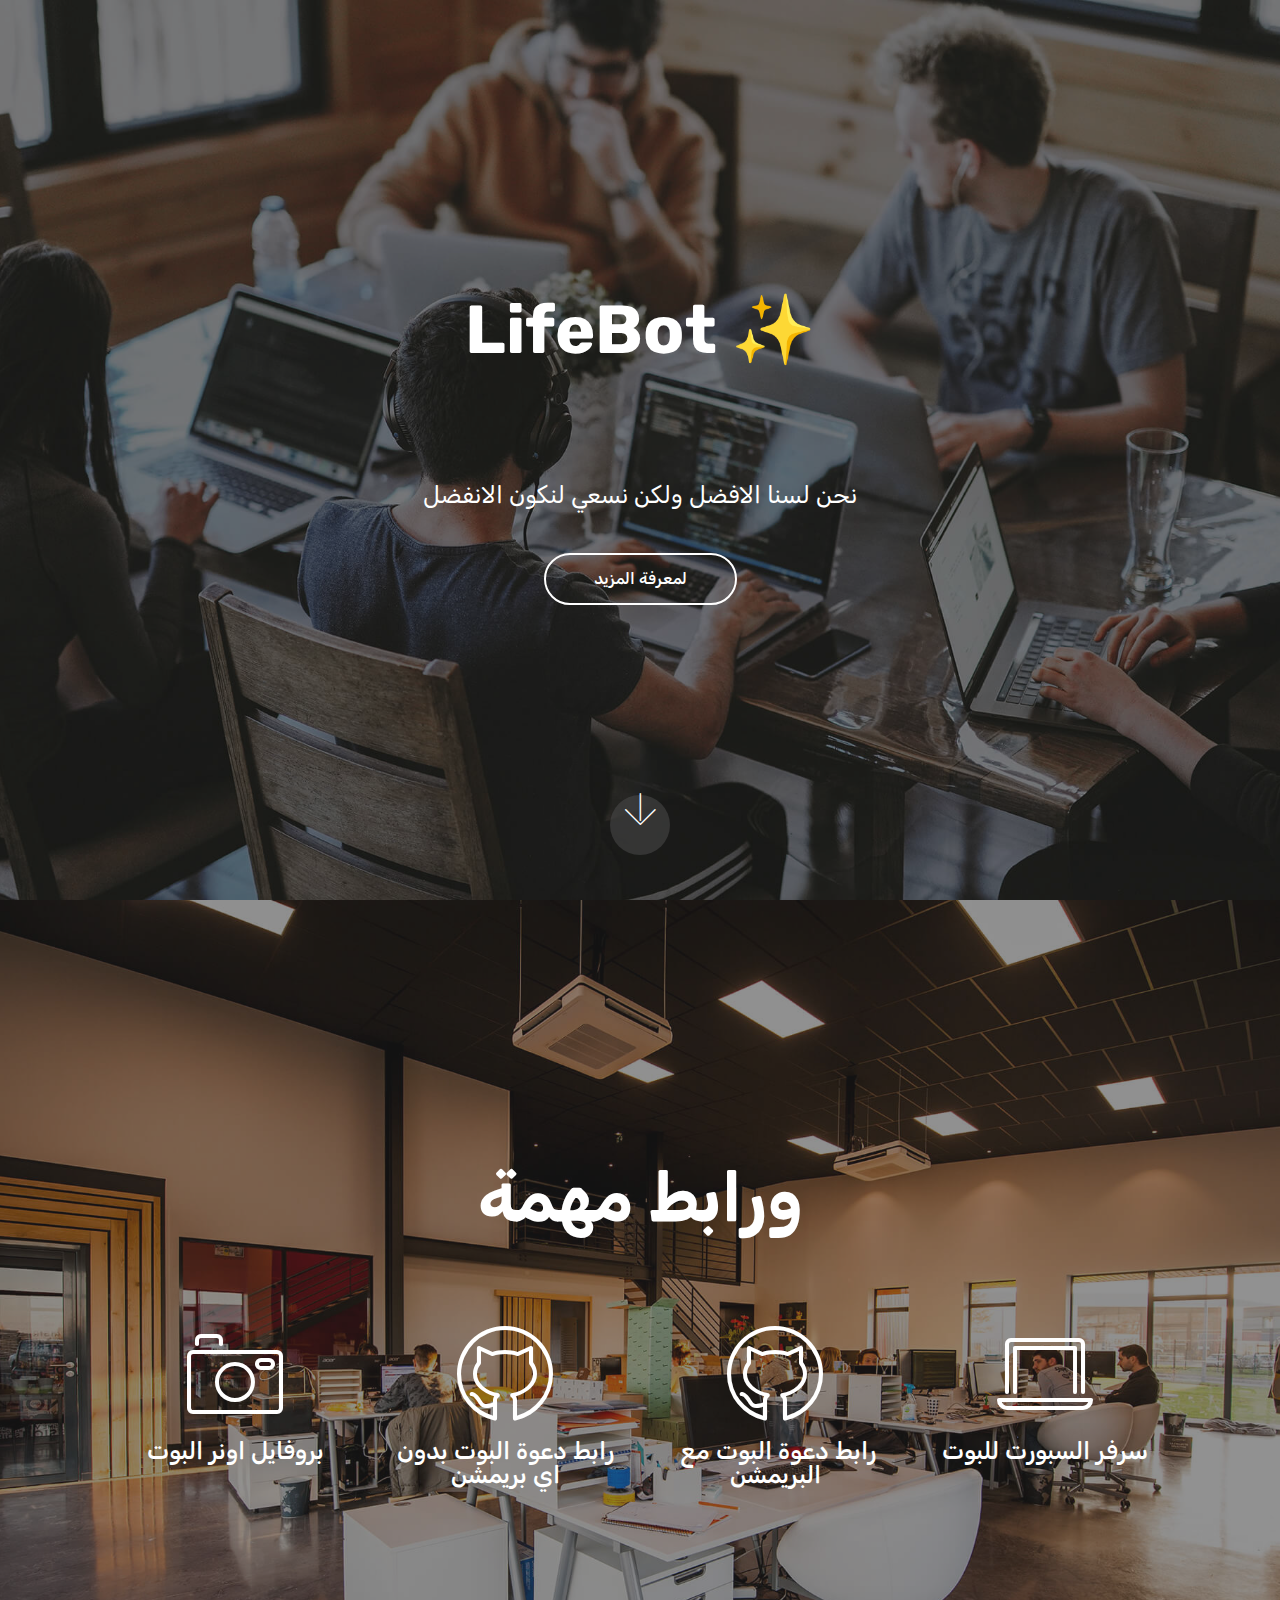
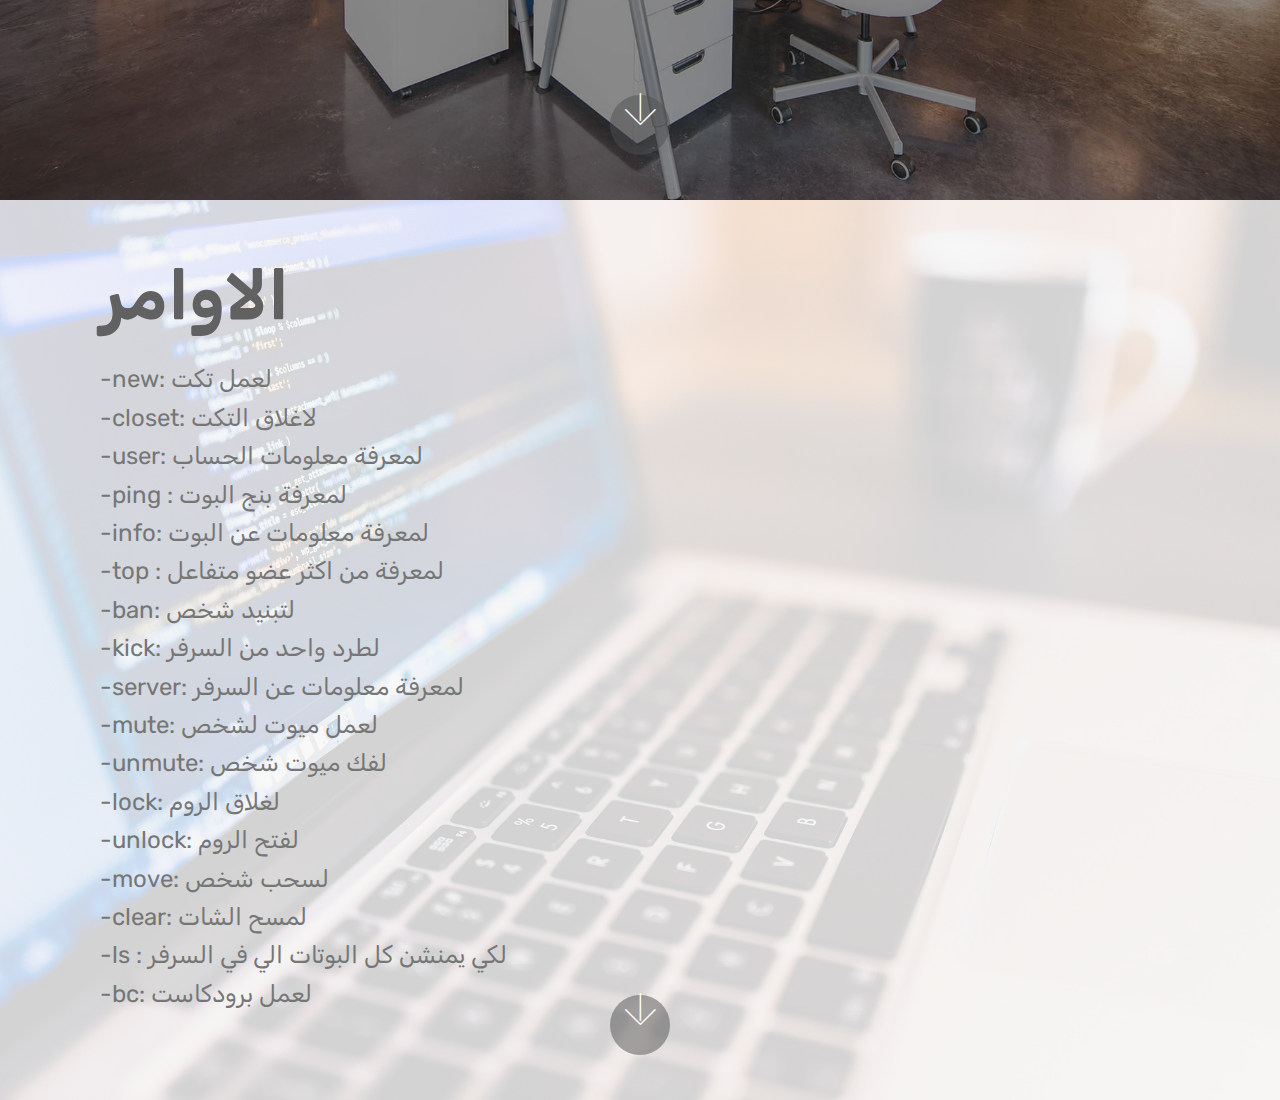
==== index.html @ 0a2ff7d6 "create github pages" ====
<!DOCTYPE html>
<html  >
<head>
  <!-- Site made with Mobirise Website Builder v4.12.4, https://mobirise.com -->
  <meta charset="UTF-8">
  <meta http-equiv="X-UA-Compatible" content="IE=edge">
  <meta name="generator" content="Mobirise v4.12.4, mobirise.com">
  <meta name="viewport" content="width=device-width, initial-scale=1, minimum-scale=1">
  <link rel="shortcut icon" href="assets/images/logo4.png" type="image/x-icon">
  <meta name="description" content="">
  
  
  <title>Home</title>
  <link rel="stylesheet" href="assets/web/assets/mobirise-icons/mobirise-icons.css">
  <link rel="stylesheet" href="assets/bootstrap/css/bootstrap.min.css">
  <link rel="stylesheet" href="assets/bootstrap/css/bootstrap-grid.min.css">
  <link rel="stylesheet" href="assets/bootstrap/css/bootstrap-reboot.min.css">
  <link rel="stylesheet" href="assets/tether/tether.min.css">
  <link rel="stylesheet" href="assets/theme/css/style.css">
  <link rel="preload" as="style" href="assets/mobirise/css/mbr-additional.css"><link rel="stylesheet" href="assets/mobirise/css/mbr-additional.css" type="text/css">
  
  
  
</head>
<body>
  <section class="cid-s3S6bmQqO7 mbr-fullscreen mbr-parallax-background" id="header2-0">

    

    <div class="mbr-overlay" style="opacity: 0.5; background-color: rgb(35, 35, 35);"></div>

    <div class="container align-center">
        <div class="row justify-content-md-center">
            <div class="mbr-white col-md-10">
                <h1 class="mbr-section-title mbr-bold pb-3 mbr-fonts-style display-1">LifeBot ✨
<div><br></div></h1>
                
                <p class="mbr-text pb-3 mbr-fonts-style display-5">نحن لسنا الافضل ولكن نسعي لنكون الانفضل</p>
                <div class="mbr-section-btn"><a class="btn btn-md btn-white-outline display-4" href="https://discord.bots.gg/bots/726767045848465469">لمعرفة المزيد</a></div>
            </div>
        </div>
    </div>
    <div class="mbr-arrow hidden-sm-down" aria-hidden="true">
        <a href="#next">
            <i class="mbri-down mbr-iconfont"></i>
        </a>
    </div>
</section>

<section class="engine"><a href="https://mobirise.info/g">how to build your own site for free</a></section><section class="header12 cid-s3S7OE3vG3 mbr-fullscreen mbr-parallax-background" id="header12-3">

    

    <div class="mbr-overlay" style="opacity: 0.5; background-color: rgb(35, 35, 35);">
    </div>

    <div class="container  ">
            <div class="media-container">
                <div class="col-md-12 align-center">
                    <h1 class="mbr-section-title pb-3 mbr-white mbr-bold mbr-fonts-style display-1">ورابط مهمة</h1>
                    
                    

                    <div class="icons-media-container mbr-white">
                        <div class="card col-12 col-md-6 col-lg-3">
                            <div class="icon-block">
                            <a href="https://discord.bio/p/fdghdfghgdhfdfgd">
                                <span class="mbr-iconfont mbri-camera"></span>
                            </a>
                            </div>
                            <h5 class="mbr-fonts-style display-5">
                                بروفايل اونر البوت</h5>
                        </div>

                        <div class="card col-12 col-md-6 col-lg-3">
                            <div class="icon-block">
                                <a href="https://discord.com/oauth2/authorize?client_id=726767045848465469&permissions=502594167&scope=bot">
                                    <span class="mbr-iconfont mbri-github"></span>
                                </a>
                            </div>
                            <h5 class="mbr-fonts-style display-5">رابط دعوة البوت بدون اي بريمشن
<div><br></div></h5>
                        </div>

                        <div class="card col-12 col-md-6 col-lg-3">
                            <div class="icon-block">
                                <a href="https://discord.com/oauth2/authorize?client_id=726767045848465469&permissions=8&scope=bot">
                                    <span class="mbr-iconfont mbri-github"></span>
                                </a>
                            </div>
                            <h5 class="mbr-fonts-style display-5">&nbsp;رابط دعوة البوت  مع البريمشن 
<div><br></div></h5>
                        </div>

                        <div class="card col-12 col-md-6 col-lg-3">
                            <div class="icon-block">
                                <a href="https://discord.gg/pyYzsMq">
                                    <span class="mbr-iconfont mbri-laptop"></span>
                                </a>
                            </div>
                            <h5 class="mbr-fonts-style display-5">سرفر السبورت للبوت</h5>
                        </div>
                    </div>
                </div>
            </div>
    </div>

    <div class="mbr-arrow hidden-sm-down" aria-hidden="true">
        <a href="#next">
            <i class="mbri-down mbr-iconfont"></i>
        </a>
    </div>
</section>

<section class="header9 cid-s3VFL0XAov mbr-fullscreen mbr-parallax-background" id="header9-4">

    

    <div class="mbr-overlay" style="opacity: 0.8; background-color: rgb(255, 255, 255);">
    </div>

    <div class="container">
        <div class="media-container-column mbr-white col-lg-8 col-md-10">
            <h1 class="mbr-section-title align-left mbr-bold pb-3 mbr-fonts-style display-1">
                الاوامر</h1>
            
            <p class="mbr-text align-left pb-3 mbr-fonts-style display-5">-new: لعمل تكت
<br>-closet: لاغلاق التكت
<br>-user: لمعرفة معلومات الحساب
<br>-ping : لمعرفة بنج البوت
<br>-info: لمعرفة معلومات عن البوت
<br>-top : لمعرفة من اكثر عضو متفاعل
<br>-ban: لتبنيد شخص 
<br>-kick: لطرد واحد من السرفر
<br>-server: لمعرفة معلومات عن السرفر
<br>-mute: لعمل ميوت لشخص
<br>-unmute: لفك ميوت شخص
<br>-lock: لغلاق الروم
<br>-unlock: لفتح الروم
<br>-move: لسحب شخص
<br>-clear: لمسح الشات
<br>-ls : لكي يمنشن كل البوتات الي في السرفر
<br>-bc: لعمل برودكاست&nbsp;<br></p>
            
        </div>
    </div>

    <div class="mbr-arrow hidden-sm-down" aria-hidden="true">
        <a href="#next">
            <i class="mbri-down mbr-iconfont"></i>
        </a>
    </div>
</section>


  <script src="assets/web/assets/jquery/jquery.min.js"></script>
  <script src="assets/popper/popper.min.js"></script>
  <script src="assets/bootstrap/js/bootstrap.min.js"></script>
  <script src="assets/tether/tether.min.js"></script>
  <script src="assets/smoothscroll/smooth-scroll.js"></script>
  <script src="assets/parallax/jarallax.min.js"></script>
  <script src="assets/vimeoplayer/jquery.mb.vimeo_player.js"></script>
  <script src="assets/theme/js/script.js"></script>
  
  
</body>
</html>
---- assets/web/assets/mobirise-icons/mobirise-icons.css ----
@font-face {
  font-family: 'MobiriseIcons';
  src:  url('mobirise-icons.eot?spat4u');
  src:  url('mobirise-icons.eot?spat4u#iefix') format('embedded-opentype'),
    url('mobirise-icons.ttf?spat4u') format('truetype'),
    url('mobirise-icons.woff?spat4u') format('woff'),
    url('mobirise-icons.svg?spat4u#MobiriseIcons') format('svg');
  font-weight: normal;
  font-style: normal;
  font-display: swap;
}

[class^="mbri-"], [class*=" mbri-"] {
  /* use !important to prevent issues with browser extensions that change fonts */
  font-family: MobiriseIcons !important;
  speak: none;
  font-style: normal;
  font-weight: normal;
  font-variant: normal;
  text-transform: none;
  line-height: 1;

  /* Better Font Rendering =========== */
  -webkit-font-smoothing: antialiased;
  -moz-osx-font-smoothing: grayscale;
}

.mbri-add-submenu:before {
  content: "\e900";
}
.mbri-alert:before {
  content: "\e901";
}
.mbri-align-center:before {
  content: "\e902";
}
.mbri-align-justify:before {
  content: "\e903";
}
.mbri-align-left:before {
  content: "\e904";
}
.mbri-align-right:before {
  content: "\e905";
}
.mbri-android:before {
  content: "\e906";
}
.mbri-apple:before {
  content: "\e907";
}
.mbri-arrow-down:before {
  content: "\e908";
}
.mbri-arrow-next:before {
  content: "\e909";
}
.mbri-arrow-prev:before {
  content: "\e90a";
}
.mbri-arrow-up:before {
  content: "\e90b";
}
.mbri-bold:before {
  content: "\e90c";
}
.mbri-bookmark:before {
  content: "\e90d";
}
.mbri-bootstrap:before {
  content: "\e90e";
}
.mbri-briefcase:before {
  content: "\e90f";
}
.mbri-browse:before {
  content: "\e910";
}
.mbri-bulleted-list:before {
  content: "\e911";
}
.mbri-calendar:before {
  content: "\e912";
}
.mbri-camera:before {
  content: "\e913";
}
.mbri-cart-add:before {
  content: "\e914";
}
.mbri-cart-full:before {
  content: "\e915";
}
.mbri-cash:before {
  content: "\e916";
}
.mbri-change-style:before {
  content: "\e917";
}
.mbri-chat:before {
  content: "\e918";
}
.mbri-clock:before {
  content: "\e919";
}
.mbri-close:before {
  content: "\e91a";
}
.mbri-cloud:before {
  content: "\e91b";
}
.mbri-code:before {
  content: "\e91c";
}
.mbri-contact-form:before {
  content: "\e91d";
}
.mbri-credit-card:before {
  content: "\e91e";
}
.mbri-cursor-click:before {
  content: "\e91f";
}
.mbri-cust-feedback:before {
  content: "\e920";
}
.mbri-database:before {
  content: "\e921";
}
.mbri-delivery:before {
  content: "\e922";
}
.mbri-desktop:before {
  content: "\e923";
}
.mbri-devices:before {
  content: "\e924";
}
.mbri-down:before {
  content: "\e925";
}
.mbri-download:before {
  content: "\e989";
}
.mbri-drag-n-drop:before {
  content: "\e927";
}
.mbri-drag-n-drop2:before {
  content: "\e928";
}
.mbri-edit:before {
  content: "\e929";
}
.mbri-edit2:before {
  content: "\e92a";
}
.mbri-error:before {
  content: "\e92b";
}
.mbri-extension:before {
  content: "\e92c";
}
.mbri-features:before {
  content: "\e92d";
}
.mbri-file:before {
  content: "\e92e";
}
.mbri-flag:before {
  content: "\e92f";
}
.mbri-folder:before {
  content: "\e930";
}
.mbri-gift:before {
  content: "\e931";
}
.mbri-github:before {
  content: "\e932";
}
.mbri-globe:before {
  content: "\e933";
}
.mbri-globe-2:before {
  content: "\e934";
}
.mbri-growing-chart:before {
  content: "\e935";
}
.mbri-hearth:before {
  content: "\e936";
}
.mbri-help:before {
  content: "\e937";
}
.mbri-home:before {
  content: "\e938";
}
.mbri-hot-cup:before {
  content: "\e939";
}
.mbri-idea:before {
  content: "\e93a";
}
.mbri-image-gallery:before {
  content: "\e93b";
}
.mbri-image-slider:before {
  content: "\e93c";
}
.mbri-info:before {
  content: "\e93d";
}
.mbri-italic:before {
  content: "\e93e";
}
.mbri-key:before {
  content: "\e93f";
}
.mbri-laptop:before {
  content: "\e940";
}
.mbri-layers:before {
  content: "\e941";
}
.mbri-left-right:before {
  content: "\e942";
}
.mbri-left:before {
  content: "\e943";
}
.mbri-letter:before {
  content: "\e944";
}
.mbri-like:before {
  content: "\e945";
}
.mbri-link:before {
  content: "\e946";
}
.mbri-lock:before {
  content: "\e947";
}
.mbri-login:before {
  content: "\e948";
}
.mbri-logout:before {
  content: "\e949";
}
.mbri-magic-stick:before {
  content: "\e94a";
}
.mbri-map-pin:before {
  content: "\e94b";
}
.mbri-menu:before {
  content: "\e94c";
}
.mbri-mobile:before {
  content: "\e94d";
}
.mbri-mobile2:before {
  content: "\e94e";
}
.mbri-mobirise:before {
  content: "\e94f";
}
.mbri-more-horizontal:before {
  content: "\e950";
}
.mbri-more-vertical:before {
  content: "\e951";
}
.mbri-music:before {
  content: "\e952";
}
.mbri-new-file:before {
  content: "\e953";
}
.mbri-numbered-list:before {
  content: "\e954";
}
.mbri-opened-folder:before {
  content: "\e955";
}
.mbri-pages:before {
  content: "\e956";
}
.mbri-paper-plane:before {
  content: "\e957";
}
.mbri-paperclip:before {
  content: "\e958";
}
.mbri-photo:before {
  content: "\e959";
}
.mbri-photos:before {
  content: "\e95a";
}
.mbri-pin:before {
  content: "\e95b";
}
.mbri-play:before {
  content: "\e95c";
}
.mbri-plus:before {
  content: "\e95d";
}
.mbri-preview:before {
  content: "\e95e";
}
.mbri-print:before {
  content: "\e95f";
}
.mbri-protect:before {
  content: "\e960";
}
.mbri-question:before {
  content: "\e961";
}
.mbri-quote-left:before {
  content: "\e962";
}
.mbri-quote-right:before {
  content: "\e963";
}
.mbri-refresh:before {
  content: "\e964";
}
.mbri-responsive:before {
  content: "\e965";
}
.mbri-right:before {
  content: "\e966";
}
.mbri-rocket:before {
  content: "\e967";
}
.mbri-sad-face:before {
  content: "\e968";
}
.mbri-sale:before {
  content: "\e969";
}
.mbri-save:before {
  content: "\e96a";
}
.mbri-search:before {
  content: "\e96b";
}
.mbri-setting:before {
  content: "\e96c";
}
.mbri-setting2:before {
  content: "\e96d";
}
.mbri-setting3:before {
  content: "\e96e";
}
.mbri-share:before {
  content: "\e96f";
}
.mbri-shopping-bag:before {
  content: "\e970";
}
.mbri-shopping-basket:before {
  content: "\e971";
}
.mbri-shopping-cart:before {
  content: "\e972";
}
.mbri-sites:before {
  content: "\e973";
}
.mbri-smile-face:before {
  content: "\e974";
}
.mbri-speed:before {
  content: "\e975";
}
.mbri-star:before {
  content: "\e976";
}
.mbri-success:before {
  content: "\e977";
}
.mbri-sun:before {
  content: "\e978";
}
.mbri-sun2:before {
  content: "\e979";
}
.mbri-tablet:before {
  content: "\e97a";
}
.mbri-tablet-vertical:before {
  content: "\e97b";
}
.mbri-target:before {
  content: "\e97c";
}
.mbri-timer:before {
  content: "\e97d";
}
.mbri-to-ftp:before {
  content: "\e97e";
}
.mbri-to-local-drive:before {
  content: "\e97f";
}
.mbri-touch-swipe:before {
  content: "\e980";
}
.mbri-touch:before {
  content: "\e981";
}
.mbri-trash:before {
  content: "\e982";
}
.mbri-underline:before {
  content: "\e983";
}
.mbri-unlink:before {
  content: "\e984";
}
.mbri-unlock:before {
  content: "\e985";
}
.mbri-up-down:before {
  content: "\e986";
}
.mbri-up:before {
  content: "\e987";
}
.mbri-update:before {
  content: "\e988";
}
.mbri-upload:before {
 content: "\e926"; 
}
.mbri-user:before {
  content: "\e98a";
}
.mbri-user2:before {
  content: "\e98b";
}
.mbri-users:before {
  content: "\e98c";
}
.mbri-video:before {
  content: "\e98d";
}
.mbri-video-play:before {
  content: "\e98e";
}
.mbri-watch:before {
  content: "\e98f";
}
.mbri-website-theme:before {
  content: "\e990";
}
.mbri-wifi:before {
  content: "\e991";
}
.mbri-windows:before {
  content: "\e992";
}
.mbri-zoom-out:before {
  content: "\e993";
}
.mbri-redo:before {
  content: "\e994";
}
.mbri-undo:before {
  content: "\e995";
}
---- assets/theme/css/style.css ----
/*!
 * Mobirise v4 theme (https://mobirise.com/)
 * Copyright 2017 Mobirise
 */
section {
  background-color: #eeeeee;
}

.form-control:focus {
  box-shadow: none;
}

:focus {
  outline: none;
}

body {
  font-style: normal;
  line-height: 1.5;
}

section,
.container,
.container-fluid {
  position: relative;
  word-wrap: break-word;
}

a.mbr-iconfont:hover {
  text-decoration: none;
}

.article .lead p,
.article .lead ul,
.article .lead ol,
.article .lead pre,
.article .lead blockquote {
  margin-bottom: 0;
}

ul,
ol,
pre,
blockquote {
  margin-bottom: 2.3125rem;
}

pre {
  background: #f4f4f4;
  padding: 10px 24px;
  white-space: pre-wrap;
}

.inactive {
  -webkit-user-select: none;
  -moz-user-select: none;
  -ms-user-select: none;
  user-select: none;
  pointer-events: none;
  -webkit-user-drag: none;
  user-drag: none;
}

.mbr-section__comments .row {
  justify-content: center;
  -webkit-justify-content: center;
}

a {
  font-style: normal;
  font-weight: 400;
  cursor: pointer;
}

a, a:hover {
  text-decoration: none;
}

figure {
  margin-bottom: 0;
}

body {
  color: #232323;
}

h1,
h2,
h3,
h4,
h5,
h6,
.h1,
.h2,
.h3,
.h4,
.h5,
.h6,
.display-1,
.display-2,
.display-3,
.display-4 {
  line-height: 1;
  word-break: break-word;
  word-wrap: break-word;
}

.mbr-section-title {
  font-style: normal;
  line-height: 1.2;
}

.mbr-section-subtitle {
  line-height: 1.3;
}

.mbr-text {
  font-style: normal;
  line-height: 1.6;
}

b,
strong {
  font-weight: bold;
}

blockquote {
  padding: 10px 0 10px 20px;
  position: relative;
  border-left: 2px solid;
  border-color: #ff3366;
}

input:-webkit-autofill, input:-webkit-autofill:hover, input:-webkit-autofill:focus, input:-webkit-autofill:active {
  transition-delay: 9999s;
  transition-property: background-color, color;
}

textarea[type='hidden'] {
  display: none;
}

body {
  position: relative;
}

section {
  background-position: 50% 50%;
  background-repeat: no-repeat;
  background-size: cover;
}

section .mbr-background-video,
section .mbr-background-video-preview {
  position: absolute;
  bottom: 0;
  left: 0;
  right: 0;
  top: 0;
}

.hidden {
  visibility: hidden;
}

.mbr-z-index20 {
  z-index: 20;
}

/*! Base colors */
.mbr-white {
  color: #ffffff;
}

.mbr-black {
  color: #000000;
}

.mbr-bg-white {
  background-color: #ffffff;
}

.mbr-bg-black {
  background-color: #000000;
}

/*! Text-aligns */
.align-left {
  text-align: left;
}

.align-center {
  text-align: center;
}

.align-right {
  text-align: right;
}

@media (max-width: 767px) {
  .align-left,
  .align-center,
  .align-right,
  .mbr-section-btn,
  .mbr-section-title {
    text-align: center;
  }
}

/*! Font-weight  */
.mbr-light {
  font-weight: 300;
}

.mbr-regular {
  font-weight: 400;
}

.mbr-semibold {
  font-weight: 500;
}

.mbr-bold {
  font-weight: 700;
}

/*! Media  */
.media-size-item {
  -moz-flex: 1 1 auto;
  -o-flex: 1 1 auto;
  flex: 1 1 auto;
}

.media-content {
  flex-basis: 100%;
}

.media-container-row {
  display: flex;
  flex-direction: row;
  flex-wrap: wrap;
  justify-content: center;
  align-content: center;
  align-items: start;
}

.media-container-row .media-size-item {
  width: 400px;
}

.media-container-column {
  display: flex;
  flex-direction: column;
  flex-wrap: wrap;
  justify-content: center;
  align-content: center;
  align-items: stretch;
}

.media-container-column > * {
  width: 100%;
}

@media (min-width: 992px) {
  .media-container-row {
    flex-wrap: nowrap;
  }
}

figure {
  overflow: hidden;
}

figure[mbr-media-size] {
  transition: width 0.1s;
}

.mbr-figure img,
.mbr-figure iframe {
  display: block;
  width: 100%;
}

.card {
  background-color: transparent;
  border: none;
}

.card-box {
  width: 100%;
}

.card-img {
  text-align: center;
  flex-shrink: 0;
  -webkit-flex-shrink: 0;
}

.media {
  max-width: 100%;
  margin: 0 auto;
}

.mbr-figure {
  -ms-grid-row-align: center;
  align-self: center;
}

.media-container > div {
  max-width: 100%;
}

.mbr-figure img,
.card-img img {
  width: 100%;
}

@media (max-width: 991px) {
  .media-size-item {
    width: auto !important;
  }
  .media {
    width: auto;
  }
  .mbr-figure {
    width: 100% !important;
  }
}

/*! Buttons */
.btn {
  font-weight: 500;
  border-width: 2px;
  font-style: normal;
  letter-spacing: 1px;
  margin: .4rem .8rem;
  white-space: normal;
  transition: all .3s ease-in-out;
  display: inline-flex;
  align-items: center;
  justify-content: center;
  word-break: break-word;
  -webkit-align-items: center;
  -webkit-justify-content: center;
  display: -webkit-inline-flex;
}

.btn-sm {
  font-weight: 500;
  letter-spacing: 1px;
  transition: all .3s ease-in-out;
}

.btn-md {
  font-weight: 500;
  letter-spacing: 1px;
  margin: .4rem .8rem !important;
  transition: all .3s ease-in-out;
}

.btn-lg {
  font-weight: 500;
  letter-spacing: 1px;
  margin: .4rem .8rem !important;
  transition: all .3s ease-in-out;
}

.mbr-section-btn {
  margin-left: -0.25rem;
  margin-right: -0.25rem;
  font-size: 0;
}

nav .mbr-section-btn {
  margin-left: 0rem;
  margin-right: 0rem;
}

.btn-form {
  border-radius: 0;
}

.btn-form:hover {
  cursor: pointer;
}

/*! Btn icon margin */
.btn .mbr-iconfont,
.btn.btn-sm .mbr-iconfont {
  cursor: pointer;
  margin-right: 0.5rem;
}

.btn.btn-md .mbr-iconfont,
.btn.btn-md .mbr-iconfont {
  margin-right: 0.8rem;
}

.mbr-regular {
  font-weight: 400;
}

.mbr-semibold {
  font-weight: 500;
}

.mbr-bold {
  font-weight: 700;
}

[type='submit'] {
  -webkit-appearance: none;
}

/*! Full-screen */
.mbr-fullscreen .mbr-overlay {
  min-height: 100vh;
}

.mbr-fullscreen {
  display: flex;
  display: -moz-flex;
  display: -ms-flex;
  display: -o-flex;
  align-items: center;
  -webkit-align-items: center;
  min-height: 100vh;
  padding-top: 3rem;
  padding-bottom: 3rem;
}

/*! Map */
.map {
  height: 25rem;
  position: relative;
}

.map iframe {
  width: 100%;
  height: 100%;
}

.mbr-overlay {
  background-color: #000;
  bottom: 0;
  left: 0;
  opacity: .5;
  position: absolute;
  right: 0;
  top: 0;
  z-index: 0;
  pointer-events: none;
}

/* Form */
blockquote {
  font-style: italic;
  padding: 10px 0 10px 20px;
  font-size: 1.09rem;
  position: relative;
  border-width: 3px;
}

.form-control {
  background-color: #f5f5f5;
  box-shadow: none;
  color: #565656;
  line-height: 1.43;
  min-height: 3.5em;
  padding: 1.07em .5em;
}

.form-control, .form-control:focus {
  border: 1px solid #e8e8e8;
}

.form-active .form-control:invalid {
  border-color: red;
}

.form-control-label {
  position: relative;
  cursor: pointer;
  margin-bottom: .357em;
  padding: 0;
}

.alert {
  color: #ffffff;
  border-radius: 0;
  border: 0;
  font-size: .875rem;
  line-height: 1.5;
  margin-bottom: 1.875rem;
  padding: 1.25rem;
  position: relative;
}

.alert.alert-form::after {
  background-color: inherit;
  bottom: -7px;
  content: "";
  display: block;
  height: 14px;
  left: 50%;
  margin-left: -7px;
  position: absolute;
  transform: rotate(45deg);
  width: 14px;
  -webkit-transform: rotate(45deg);
}

.form-asterisk {
  font-family: initial;
  position: absolute;
  top: -2px;
  font-weight: normal;
}

/*! Scroll to top arrow */
#scrollToTop a i:before {
  content: '';
  position: absolute;
  height: 40%;
  top: 25%;
  background: #fff;
  width: 2px;
  left: calc(50% - 1px);
}

#scrollToTop a i:after {
  content: '';
  position: absolute;
  display: block;
  border-top: 2px solid #fff;
  border-right: 2px solid #fff;
  width: 40%;
  height: 40%;
  left: 30%;
  bottom: 30%;
  transform: rotate(135deg);
  -webkit-transform: rotate(135deg);
}

.mbr-arrow-up {
  bottom: 25px;
  right: 90px;
  position: fixed;
  text-align: right;
  z-index: 5000;
  color: #ffffff;
  font-size: 32px;
  transform: rotate(180deg);
  -webkit-transform: rotate(180deg);
}

.mbr-arrow-up a {
  background: rgba(0, 0, 0, 0.2);
  border-radius: 3px;
  color: #fff;
  display: inline-block;
  height: 60px;
  width: 60px;
  outline-style: none !important;
  position: relative;
  text-decoration: none;
  transition: all 0.3s ease-in-out;
  cursor: pointer;
  text-align: center;
}

.mbr-arrow-up a:hover {
  background-color: rgba(0, 0, 0, 0.4);
}

.mbr-arrow-up a i {
  line-height: 60px;
}

.mbr-arrow-up-icon {
  display: block;
  color: #fff;
}

.mbr-arrow-up-icon::before {
  content: '\203a';
  display: inline-block;
  font-family: serif;
  font-size: 32px;
  line-height: 1;
  font-style: normal;
  position: relative;
  top: 6px;
  left: -4px;
  -webkit-transform: rotate(-90deg);
  transform: rotate(-90deg);
}

/*! Arrow Down */
.mbr-arrow {
  position: absolute;
  bottom: 45px;
  left: 50%;
  width: 60px;
  height: 60px;
  cursor: pointer;
  background-color: rgba(80, 80, 80, 0.5);
  border-radius: 50%;
  -webkit-transform: translateX(-50%);
  transform: translateX(-50%);
}

.mbr-arrow > a {
  display: inline-block;
  text-decoration: none;
  outline-style: none;
  -webkit-animation: arrowdown 1.7s ease-in-out infinite;
  animation: arrowdown 1.7s ease-in-out infinite;
}

.mbr-arrow > a > i {
  position: absolute;
  top: -2px;
  left: 15px;
  font-size: 2rem;
}

@keyframes arrowdown {
  0% {
    transform: translateY(0px);
    -webkit-transform: translateY(0px);
  }
  50% {
    transform: translateY(-5px);
    -webkit-transform: translateY(-5px);
  }
  100% {
    transform: translateY(0px);
    -webkit-transform: translateY(0px);
  }
}

@-webkit-keyframes arrowdown {
  0% {
    transform: translateY(0px);
    -webkit-transform: translateY(0px);
  }
  50% {
    transform: translateY(-5px);
    -webkit-transform: translateY(-5px);
  }
  100% {
    transform: translateY(0px);
    -webkit-transform: translateY(0px);
  }
}

@media (max-width: 500px) {
  .mbr-arrow-up {
    left: 50%;
    right: auto;
    transform: translateX(-50%) rotate(180deg);
    -webkit-transform: translateX(-50%) rotate(180deg);
  }
}

/*Gradients animation*/
@keyframes gradient-animation {
  from {
    background-position: 0% 100%;
    -webkit-animation-timing-function: ease-in-out;
            animation-timing-function: ease-in-out;
  }
  to {
    background-position: 100% 0%;
    -webkit-animation-timing-function: ease-in-out;
            animation-timing-function: ease-in-out;
  }
}

@-webkit-keyframes gradient-animation {
  from {
    background-position: 0% 100%;
    -webkit-animation-timing-function: ease-in-out;
            animation-timing-function: ease-in-out;
  }
  to {
    background-position: 100% 0%;
    -webkit-animation-timing-function: ease-in-out;
            animation-timing-function: ease-in-out;
  }
}

.bg-gradient {
  background-size: 200% 200%;
  animation: gradient-animation 5s infinite alternate;
  -webkit-animation: gradient-animation 5s infinite alternate;
}

.menu .navbar-brand {
  display: -webkit-flex;
}

.menu .navbar-brand span {
  display: flex;
  display: -webkit-flex;
}

.menu .navbar-brand .navbar-caption-wrap {
  display: -webkit-flex;
}

.menu .navbar-brand .navbar-logo img {
  display: -webkit-flex;
}

@media (min-width: 768px) and (max-width: 1023px) {
  .menu .navbar-toggleable-sm .navbar-nav {
    display: -ms-flexbox;
  }
}

@media (max-width: 1023px) {
  .menu .navbar-collapse {
    max-height: 93.5vh;
  }
  .menu .navbar-collapse.show {
    overflow: auto;
  }
}

@media (min-width: 1024px) {
  .menu .navbar-nav.nav-dropdown {
    display: -webkit-flex;
  }
  .menu .navbar-toggleable-sm .navbar-collapse {
    display: -webkit-flex !important;
  }
  .menu .collapsed .navbar-collapse {
    max-height: 93.5vh;
  }
  .menu .collapsed .navbar-collapse.show {
    overflow: auto;
  }
}

@media (max-width: 767px) {
  .menu .navbar-collapse {
    max-height: 80vh;
  }
}

/* Others*/
.note-check a[data-value=Rubik] {
  font-style: normal;
}

.mbr-arrow a {
  color: #ffffff;
}

@media (max-width: 767px) {
  .mbr-arrow {
    display: none;
  }
}

.navbar {
  display: -webkit-flex;
  -webkit-flex-wrap: wrap;
  -webkit-align-items: center;
  -webkit-justify-content: space-between;
}

.navbar-collapse {
  -webkit-flex-basis: 100%;
  -webkit-flex-grow: 1;
  -webkit-align-items: center;
}

.nav-dropdown .link {
  padding: 0.667em 1.667em !important;
  margin: 0 !important;
}

.nav {
  display: -webkit-flex;
  -webkit-flex-wrap: wrap;
}

.row {
  display: -webkit-flex;
  -webkit-flex-wrap: wrap;
}

.justify-content-center {
  -webkit-justify-content: center;
}

.form-inline {
  display: -webkit-flex;
  -webkit-align-items: center;
}

.card-wrapper {
  -webkit-flex: 1;
}

.carousel-control {
  z-index: 10;
  display: -webkit-flex;
  -webkit-align-items: center;
  -webkit-justify-content: center;
}

.carousel-controls {
  display: -webkit-flex;
}

.media {
  display: -webkit-flex;
}

.form-group:focus {
  outline: none;
}

.jq-selectbox__select {
  padding: 1.07em 0.5em;
  position: absolute;
  top: 0;
  left: 0;
  width: 100%;
}

.jq-selectbox__dropdown {
  position: absolute;
  top: 100%;
  left: 0 !important;
  width: 100% !important;
}

.jq-selectbox__trigger-arrow {
  -webkit-transform: translateY(-50%);
          transform: translateY(-50%);
}

.jq-selectbox li {
  padding: 1.07em 0.5em;
}

input[type='range'] {
  padding-left: 0 !important;
  padding-right: 0 !important;
}

.modal-dialog,
.modal-content {
  height: 100%;
}

.modal-dialog .carousel-inner {
  height: calc(100vh - 1.75rem);
}

@media (max-width: 575px) {
  .modal-dialog .carousel-inner {
    height: calc(100vh - 1rem);
  }
}

.carousel-item {
  text-align: center;
}

.carousel-item img {
  margin: auto;
}

.navbar-toggler {
  align-self: flex-start;
  padding: 0.25rem 0.75rem;
  font-size: 1.25rem;
  line-height: 1;
  background: transparent;
  border: 1px solid transparent;
  border-radius: 0.25rem;
}

.navbar-toggler:focus,
.navbar-toggler:hover {
  text-decoration: none;
}

.navbar-toggler-icon {
  display: inline-block;
  width: 1.5em;
  height: 1.5em;
  vertical-align: middle;
  content: '';
  background: no-repeat center center;
  background-size: 100% 100%;
}

.navbar-toggler-left {
  position: absolute;
  left: 1rem;
}

.navbar-toggler-right {
  position: absolute;
  right: 1rem;
}

@media (max-width: 575px) {
  .navbar-toggleable .navbar-nav .dropdown-menu {
    position: static;
    float: none;
  }
  .navbar-toggleable > .container {
    padding-right: 0;
    padding-left: 0;
  }
}

@media (min-width: 576px) {
  .navbar-toggleable {
    flex-direction: row;
    flex-wrap: nowrap;
    align-items: center;
  }
  .navbar-toggleable .navbar-nav {
    flex-direction: row;
  }
  .navbar-toggleable .navbar-nav .nav-link {
    padding-right: 0.5rem;
    padding-left: 0.5rem;
  }
  .navbar-toggleable > .container {
    display: flex;
    flex-wrap: nowrap;
    align-items: center;
  }
  .navbar-toggleable .navbar-collapse {
    display: flex !important;
    width: 100%;
  }
  .navbar-toggleable .navbar-toggler {
    display: none;
  }
}

@media (max-width: 767px) {
  .navbar-toggleable-sm .navbar-nav .dropdown-menu {
    position: static;
    float: none;
  }
  .navbar-toggleable-sm > .container {
    padding-right: 0;
    padding-left: 0;
  }
}

@media (min-width: 768px) {
  .navbar-toggleable-sm {
    flex-direction: row;
    flex-wrap: nowrap;
    align-items: center;
  }
  .navbar-toggleable-sm .navbar-nav {
    flex-direction: row;
  }
  .navbar-toggleable-sm .navbar-nav .nav-link {
    padding-right: 0.5rem;
    padding-left: 0.5rem;
  }
  .navbar-toggleable-sm > .container {
    display: flex;
    flex-wrap: nowrap;
    align-items: center;
  }
  .navbar-toggleable-sm .navbar-collapse {
    display: none;
    width: 100%;
  }
  .navbar-toggleable-sm .navbar-toggler {
    display: none;
  }
}

@media (max-width: 1023px) {
  .navbar-toggleable-md .navbar-nav .dropdown-menu {
    position: static;
    float: none;
  }
  .navbar-toggleable-md > .container {
    padding-right: 0;
    padding-left: 0;
  }
}

@media (min-width: 1024px) {
  .navbar-toggleable-md {
    flex-direction: row;
    flex-wrap: nowrap;
    align-items: center;
  }
  .navbar-toggleable-md .navbar-nav {
    flex-direction: row;
  }
  .navbar-toggleable-md .navbar-nav .nav-link {
    padding-right: 0.5rem;
    padding-left: 0.5rem;
  }
  .navbar-toggleable-md > .container {
    display: flex;
    flex-wrap: nowrap;
    align-items: center;
  }
  .navbar-toggleable-md .navbar-collapse {
    display: flex !important;
    width: 100%;
  }
  .navbar-toggleable-md .navbar-toggler {
    display: none;
  }
}

@media (max-width: 1199px) {
  .navbar-toggleable-lg .navbar-nav .dropdown-menu {
    position: static;
    float: none;
  }
  .navbar-toggleable-lg > .container {
    padding-right: 0;
    padding-left: 0;
  }
}

@media (min-width: 1200px) {
  .navbar-toggleable-lg {
    flex-direction: row;
    flex-wrap: nowrap;
    align-items: center;
  }
  .navbar-toggleable-lg .navbar-nav {
    flex-direction: row;
  }
  .navbar-toggleable-lg .navbar-nav .nav-link {
    padding-right: 0.5rem;
    padding-left: 0.5rem;
  }
  .navbar-toggleable-lg > .container {
    display: flex;
    flex-wrap: nowrap;
    align-items: center;
  }
  .navbar-toggleable-lg .navbar-collapse {
    display: flex !important;
    width: 100%;
  }
  .navbar-toggleable-lg .navbar-toggler {
    display: none;
  }
}

.navbar-toggleable-xl {
  flex-direction: row;
  flex-wrap: nowrap;
  align-items: center;
}

.navbar-toggleable-xl .navbar-nav .dropdown-menu {
  position: static;
  float: none;
}

.navbar-toggleable-xl > .container {
  padding-right: 0;
  padding-left: 0;
}

.navbar-toggleable-xl .navbar-nav {
  flex-direction: row;
}

.navbar-toggleable-xl .navbar-nav .nav-link {
  padding-right: 0.5rem;
  padding-left: 0.5rem;
}

.navbar-toggleable-xl > .container {
  display: flex;
  flex-wrap: nowrap;
  align-items: center;
}

.navbar-toggleable-xl .navbar-collapse {
  display: flex !important;
  width: 100%;
}

.navbar-toggleable-xl .navbar-toggler {
  display: none;
}

.card-img {
  width: auto;
}

.menu .navbar.collapsed:not(.beta-menu) {
  flex-direction: column;
}

.carousel-item.active,
.carousel-item-next,
.carousel-item-prev {
  display: flex;
}

.note-air-layout .dropup .dropdown-menu,
.note-air-layout .navbar-fixed-bottom .dropdown .dropdown-menu {
  bottom: initial !important;
}

html,
body {
  height: auto;
  min-height: 100vh;
}

.dropup .dropdown-toggle::after {
  display: none;
}
.engine {
	position: absolute;
	text-indent: -2400px;
	text-align: center;
	padding: 0;
	top: 0;
	left: -2400px;
}
---- assets/mobirise/css/mbr-additional.css ----
@import url(https://fonts.googleapis.com/css?family=Rubik:300,300i,400,400i,500,500i,700,700i,900,900i&display=swap);





body {
  font-family: Rubik;
}
.display-1 {
  font-family: 'Rubik', sans-serif;
  font-size: 4.25rem;
  font-display: swap;
}
.display-1 > .mbr-iconfont {
  font-size: 6.8rem;
}
.display-2 {
  font-family: 'Rubik', sans-serif;
  font-size: 3rem;
  font-display: swap;
}
.display-2 > .mbr-iconfont {
  font-size: 4.8rem;
}
.display-4 {
  font-family: 'Rubik', sans-serif;
  font-size: 1rem;
  font-display: swap;
}
.display-4 > .mbr-iconfont {
  font-size: 1.6rem;
}
.display-5 {
  font-family: 'Rubik', sans-serif;
  font-size: 1.5rem;
  font-display: swap;
}
.display-5 > .mbr-iconfont {
  font-size: 2.4rem;
}
.display-7 {
  font-family: 'Rubik', sans-serif;
  font-size: 1rem;
  font-display: swap;
}
.display-7 > .mbr-iconfont {
  font-size: 1.6rem;
}
/* ---- Fluid typography for mobile devices ---- */
/* 1.4 - font scale ratio ( bootstrap == 1.42857 ) */
/* 100vw - current viewport width */
/* (48 - 20)  48 == 48rem == 768px, 20 == 20rem == 320px(minimal supported viewport) */
/* 0.65 - min scale variable, may vary */
@media (max-width: 768px) {
  .display-1 {
    font-size: 3.4rem;
    font-size: calc( 2.1374999999999997rem + (4.25 - 2.1374999999999997) * ((100vw - 20rem) / (48 - 20)));
    line-height: calc( 1.4 * (2.1374999999999997rem + (4.25 - 2.1374999999999997) * ((100vw - 20rem) / (48 - 20))));
  }
  .display-2 {
    font-size: 2.4rem;
    font-size: calc( 1.7rem + (3 - 1.7) * ((100vw - 20rem) / (48 - 20)));
    line-height: calc( 1.4 * (1.7rem + (3 - 1.7) * ((100vw - 20rem) / (48 - 20))));
  }
  .display-4 {
    font-size: 0.8rem;
    font-size: calc( 1rem + (1 - 1) * ((100vw - 20rem) / (48 - 20)));
    line-height: calc( 1.4 * (1rem + (1 - 1) * ((100vw - 20rem) / (48 - 20))));
  }
  .display-5 {
    font-size: 1.2rem;
    font-size: calc( 1.175rem + (1.5 - 1.175) * ((100vw - 20rem) / (48 - 20)));
    line-height: calc( 1.4 * (1.175rem + (1.5 - 1.175) * ((100vw - 20rem) / (48 - 20))));
  }
}
/* Buttons */
.btn {
  padding: 1rem 3rem;
  border-radius: 3px;
}
.btn-sm {
  padding: 0.6rem 1.5rem;
  border-radius: 3px;
}
.btn-md {
  padding: 1rem 3rem;
  border-radius: 3px;
}
.btn-lg {
  padding: 1.2rem 3.2rem;
  border-radius: 3px;
}
.bg-primary {
  background-color: #149dcc !important;
}
.bg-success {
  background-color: #f7ed4a !important;
}
.bg-info {
  background-color: #82786e !important;
}
.bg-warning {
  background-color: #879a9f !important;
}
.bg-danger {
  background-color: #b1a374 !important;
}
.btn-primary,
.btn-primary:active {
  background-color: #149dcc !important;
  border-color: #149dcc !important;
  color: #ffffff !important;
}
.btn-primary:hover,
.btn-primary:focus,
.btn-primary.focus,
.btn-primary.active {
  color: #ffffff !important;
  background-color: #0d6786 !important;
  border-color: #0d6786 !important;
}
.btn-primary.disabled,
.btn-primary:disabled {
  color: #ffffff !important;
  background-color: #0d6786 !important;
  border-color: #0d6786 !important;
}
.btn-secondary,
.btn-secondary:active {
  background-color: #ff3366 !important;
  border-color: #ff3366 !important;
  color: #ffffff !important;
}
.btn-secondary:hover,
.btn-secondary:focus,
.btn-secondary.focus,
.btn-secondary.active {
  color: #ffffff !important;
  background-color: #e50039 !important;
  border-color: #e50039 !important;
}
.btn-secondary.disabled,
.btn-secondary:disabled {
  color: #ffffff !important;
  background-color: #e50039 !important;
  border-color: #e50039 !important;
}
.btn-info,
.btn-info:active {
  background-color: #82786e !important;
  border-color: #82786e !important;
  color: #ffffff !important;
}
.btn-info:hover,
.btn-info:focus,
.btn-info.focus,
.btn-info.active {
  color: #ffffff !important;
  background-color: #59524b !important;
  border-color: #59524b !important;
}
.btn-info.disabled,
.btn-info:disabled {
  color: #ffffff !important;
  background-color: #59524b !important;
  border-color: #59524b !important;
}
.btn-success,
.btn-success:active {
  background-color: #f7ed4a !important;
  border-color: #f7ed4a !important;
  color: #3f3c03 !important;
}
.btn-success:hover,
.btn-success:focus,
.btn-success.focus,
.btn-success.active {
  color: #3f3c03 !important;
  background-color: #eadd0a !important;
  border-color: #eadd0a !important;
}
.btn-success.disabled,
.btn-success:disabled {
  color: #3f3c03 !important;
  background-color: #eadd0a !important;
  border-color: #eadd0a !important;
}
.btn-warning,
.btn-warning:active {
  background-color: #879a9f !important;
  border-color: #879a9f !important;
  color: #ffffff !important;
}
.btn-warning:hover,
.btn-warning:focus,
.btn-warning.focus,
.btn-warning.active {
  color: #ffffff !important;
  background-color: #617479 !important;
  border-color: #617479 !important;
}
.btn-warning.disabled,
.btn-warning:disabled {
  color: #ffffff !important;
  background-color: #617479 !important;
  border-color: #617479 !important;
}
.btn-danger,
.btn-danger:active {
  background-color: #b1a374 !important;
  border-color: #b1a374 !important;
  color: #ffffff !important;
}
.btn-danger:hover,
.btn-danger:focus,
.btn-danger.focus,
.btn-danger.active {
  color: #ffffff !important;
  background-color: #8b7d4e !important;
  border-color: #8b7d4e !important;
}
.btn-danger.disabled,
.btn-danger:disabled {
  color: #ffffff !important;
  background-color: #8b7d4e !important;
  border-color: #8b7d4e !important;
}
.btn-white {
  color: #333333 !important;
}
.btn-white,
.btn-white:active {
  background-color: #ffffff !important;
  border-color: #ffffff !important;
  color: #808080 !important;
}
.btn-white:hover,
.btn-white:focus,
.btn-white.focus,
.btn-white.active {
  color: #808080 !important;
  background-color: #d9d9d9 !important;
  border-color: #d9d9d9 !important;
}
.btn-white.disabled,
.btn-white:disabled {
  color: #808080 !important;
  background-color: #d9d9d9 !important;
  border-color: #d9d9d9 !important;
}
.btn-black,
.btn-black:active {
  background-color: #333333 !important;
  border-color: #333333 !important;
  color: #ffffff !important;
}
.btn-black:hover,
.btn-black:focus,
.btn-black.focus,
.btn-black.active {
  color: #ffffff !important;
  background-color: #0d0d0d !important;
  border-color: #0d0d0d !important;
}
.btn-black.disabled,
.btn-black:disabled {
  color: #ffffff !important;
  background-color: #0d0d0d !important;
  border-color: #0d0d0d !important;
}
.btn-primary-outline,
.btn-primary-outline:active {
  background: none;
  border-color: #0b566f;
  color: #0b566f;
}
.btn-primary-outline:hover,
.btn-primary-outline:focus,
.btn-primary-outline.focus,
.btn-primary-outline.active {
  color: #ffffff;
  background-color: #149dcc;
  border-color: #149dcc;
}
.btn-primary-outline.disabled,
.btn-primary-outline:disabled {
  color: #ffffff !important;
  background-color: #149dcc !important;
  border-color: #149dcc !important;
}
.btn-secondary-outline,
.btn-secondary-outline:active {
  background: none;
  border-color: #cc0033;
  color: #cc0033;
}
.btn-secondary-outline:hover,
.btn-secondary-outline:focus,
.btn-secondary-outline.focus,
.btn-secondary-outline.active {
  color: #ffffff;
  background-color: #ff3366;
  border-color: #ff3366;
}
.btn-secondary-outline.disabled,
.btn-secondary-outline:disabled {
  color: #ffffff !important;
  background-color: #ff3366 !important;
  border-color: #ff3366 !important;
}
.btn-info-outline,
.btn-info-outline:active {
  background: none;
  border-color: #4b453f;
  color: #4b453f;
}
.btn-info-outline:hover,
.btn-info-outline:focus,
.btn-info-outline.focus,
.btn-info-outline.active {
  color: #ffffff;
  background-color: #82786e;
  border-color: #82786e;
}
.btn-info-outline.disabled,
.btn-info-outline:disabled {
  color: #ffffff !important;
  background-color: #82786e !important;
  border-color: #82786e !important;
}
.btn-success-outline,
.btn-success-outline:active {
  background: none;
  border-color: #d2c609;
  color: #d2c609;
}
.btn-success-outline:hover,
.btn-success-outline:focus,
.btn-success-outline.focus,
.btn-success-outline.active {
  color: #3f3c03;
  background-color: #f7ed4a;
  border-color: #f7ed4a;
}
.btn-success-outline.disabled,
.btn-success-outline:disabled {
  color: #3f3c03 !important;
  background-color: #f7ed4a !important;
  border-color: #f7ed4a !important;
}
.btn-warning-outline,
.btn-warning-outline:active {
  background: none;
  border-color: #55666b;
  color: #55666b;
}
.btn-warning-outline:hover,
.btn-warning-outline:focus,
.btn-warning-outline.focus,
.btn-warning-outline.active {
  color: #ffffff;
  background-color: #879a9f;
  border-color: #879a9f;
}
.btn-warning-outline.disabled,
.btn-warning-outline:disabled {
  color: #ffffff !important;
  background-color: #879a9f !important;
  border-color: #879a9f !important;
}
.btn-danger-outline,
.btn-danger-outline:active {
  background: none;
  border-color: #7a6e45;
  color: #7a6e45;
}
.btn-danger-outline:hover,
.btn-danger-outline:focus,
.btn-danger-outline.focus,
.btn-danger-outline.active {
  color: #ffffff;
  background-color: #b1a374;
  border-color: #b1a374;
}
.btn-danger-outline.disabled,
.btn-danger-outline:disabled {
  color: #ffffff !important;
  background-color: #b1a374 !important;
  border-color: #b1a374 !important;
}
.btn-black-outline,
.btn-black-outline:active {
  background: none;
  border-color: #000000;
  color: #000000;
}
.btn-black-outline:hover,
.btn-black-outline:focus,
.btn-black-outline.focus,
.btn-black-outline.active {
  color: #ffffff;
  background-color: #333333;
  border-color: #333333;
}
.btn-black-outline.disabled,
.btn-black-outline:disabled {
  color: #ffffff !important;
  background-color: #333333 !important;
  border-color: #333333 !important;
}
.btn-white-outline,
.btn-white-outline:active,
.btn-white-outline.active {
  background: none;
  border-color: #ffffff;
  color: #ffffff;
}
.btn-white-outline:hover,
.btn-white-outline:focus,
.btn-white-outline.focus {
  color: #333333;
  background-color: #ffffff;
  border-color: #ffffff;
}
.text-primary {
  color: #149dcc !important;
}
.text-secondary {
  color: #ff3366 !important;
}
.text-success {
  color: #f7ed4a !important;
}
.text-info {
  color: #82786e !important;
}
.text-warning {
  color: #879a9f !important;
}
.text-danger {
  color: #b1a374 !important;
}
.text-white {
  color: #ffffff !important;
}
.text-black {
  color: #000000 !important;
}
a.text-primary:hover,
a.text-primary:focus {
  color: #0b566f !important;
}
a.text-secondary:hover,
a.text-secondary:focus {
  color: #cc0033 !important;
}
a.text-success:hover,
a.text-success:focus {
  color: #d2c609 !important;
}
a.text-info:hover,
a.text-info:focus {
  color: #4b453f !important;
}
a.text-warning:hover,
a.text-warning:focus {
  color: #55666b !important;
}
a.text-danger:hover,
a.text-danger:focus {
  color: #7a6e45 !important;
}
a.text-white:hover,
a.text-white:focus {
  color: #b3b3b3 !important;
}
a.text-black:hover,
a.text-black:focus {
  color: #4d4d4d !important;
}
.alert-success {
  background-color: #70c770;
}
.alert-info {
  background-color: #82786e;
}
.alert-warning {
  background-color: #879a9f;
}
.alert-danger {
  background-color: #b1a374;
}
.mbr-section-btn a.btn:not(.btn-form) {
  border-radius: 100px;
}
.mbr-section-btn a.btn:not(.btn-form):hover,
.mbr-section-btn a.btn:not(.btn-form):focus {
  box-shadow: none !important;
}
.mbr-section-btn a.btn:not(.btn-form):hover,
.mbr-section-btn a.btn:not(.btn-form):focus {
  box-shadow: 0 10px 40px 0 rgba(0, 0, 0, 0.2) !important;
  -webkit-box-shadow: 0 10px 40px 0 rgba(0, 0, 0, 0.2) !important;
}
.mbr-gallery-filter li a {
  border-radius: 100px !important;
}
.mbr-gallery-filter li.active .btn {
  background-color: #149dcc;
  border-color: #149dcc;
  color: #ffffff;
}
.mbr-gallery-filter li.active .btn:focus {
  box-shadow: none;
}
.nav-tabs .nav-link {
  border-radius: 100px !important;
}
a,
a:hover {
  color: #149dcc;
}
.mbr-plan-header.bg-primary .mbr-plan-subtitle,
.mbr-plan-header.bg-primary .mbr-plan-price-desc {
  color: #b4e6f8;
}
.mbr-plan-header.bg-success .mbr-plan-subtitle,
.mbr-plan-header.bg-success .mbr-plan-price-desc {
  color: #ffffff;
}
.mbr-plan-header.bg-info .mbr-plan-subtitle,
.mbr-plan-header.bg-info .mbr-plan-price-desc {
  color: #beb8b2;
}
.mbr-plan-header.bg-warning .mbr-plan-subtitle,
.mbr-plan-header.bg-warning .mbr-plan-price-desc {
  color: #ced6d8;
}
.mbr-plan-header.bg-danger .mbr-plan-subtitle,
.mbr-plan-header.bg-danger .mbr-plan-price-desc {
  color: #dfd9c6;
}
/* Scroll to top button*/
.scrollToTop_wraper {
  display: none;
}
.form-control {
  font-family: 'Rubik', sans-serif;
  font-size: 1rem;
  font-display: swap;
}
.form-control > .mbr-iconfont {
  font-size: 1.6rem;
}
blockquote {
  border-color: #149dcc;
}
/* Forms */
.mbr-form .btn {
  margin: .4rem 0;
}
.mbr-form .input-group-btn a.btn {
  border-radius: 100px !important;
}
.mbr-form .input-group-btn a.btn:hover {
  box-shadow: 0 10px 40px 0 rgba(0, 0, 0, 0.2);
}
.mbr-form .input-group-btn button[type="submit"] {
  border-radius: 100px !important;
  padding: 1rem 3rem;
}
.mbr-form .input-group-btn button[type="submit"]:hover {
  box-shadow: 0 10px 40px 0 rgba(0, 0, 0, 0.2);
}
.form2 .form-control {
  border-top-left-radius: 100px;
  border-bottom-left-radius: 100px;
}
.form2 .input-group-btn a.btn {
  border-top-left-radius: 0 !important;
  border-bottom-left-radius: 0 !important;
}
.form2 .input-group-btn button[type="submit"] {
  border-top-left-radius: 0 !important;
  border-bottom-left-radius: 0 !important;
}
.form3 input[type="email"] {
  border-radius: 100px !important;
}
@media (max-width: 349px) {
  .form2 input[type="email"] {
    border-radius: 100px !important;
  }
  .form2 .input-group-btn a.btn {
    border-radius: 100px !important;
  }
  .form2 .input-group-btn button[type="submit"] {
    border-radius: 100px !important;
  }
}
@media (max-width: 767px) {
  .btn {
    font-size: .75rem !important;
  }
  .btn .mbr-iconfont {
    font-size: 1rem !important;
  }
}
/* Footer */
.mbr-footer-content li::before,
.mbr-footer .mbr-contacts li::before {
  background: #149dcc;
}
.mbr-footer-content li a:hover,
.mbr-footer .mbr-contacts li a:hover {
  color: #149dcc;
}
.footer3 input[type="email"],
.footer4 input[type="email"] {
  border-radius: 100px !important;
}
.footer3 .input-group-btn a.btn,
.footer4 .input-group-btn a.btn {
  border-radius: 100px !important;
}
.footer3 .input-group-btn button[type="submit"],
.footer4 .input-group-btn button[type="submit"] {
  border-radius: 100px !important;
}
/* Headers*/
.header13 .form-inline input[type="email"],
.header14 .form-inline input[type="email"] {
  border-radius: 100px;
}
.header13 .form-inline input[type="text"],
.header14 .form-inline input[type="text"] {
  border-radius: 100px;
}
.header13 .form-inline input[type="tel"],
.header14 .form-inline input[type="tel"] {
  border-radius: 100px;
}
.header13 .form-inline a.btn,
.header14 .form-inline a.btn {
  border-radius: 100px;
}
.header13 .form-inline button,
.header14 .form-inline button {
  border-radius: 100px !important;
}
@media screen and (-ms-high-contrast: active), (-ms-high-contrast: none) {
  .card-wrapper {
    flex: auto !important;
  }
}
.jq-selectbox li:hover,
.jq-selectbox li.selected {
  background-color: #149dcc;
  color: #ffffff;
}
.jq-selectbox .jq-selectbox__trigger-arrow,
.jq-number__spin.minus:after,
.jq-number__spin.plus:after {
  transition: 0.4s;
  border-top-color: currentColor;
  border-bottom-color: currentColor;
}
.jq-selectbox:hover .jq-selectbox__trigger-arrow,
.jq-number__spin.minus:hover:after,
.jq-number__spin.plus:hover:after {
  border-top-color: #149dcc;
  border-bottom-color: #149dcc;
}
.xdsoft_datetimepicker .xdsoft_calendar td.xdsoft_default,
.xdsoft_datetimepicker .xdsoft_calendar td.xdsoft_current,
.xdsoft_datetimepicker .xdsoft_timepicker .xdsoft_time_box > div > div.xdsoft_current {
  color: #ffffff !important;
  background-color: #149dcc !important;
  box-shadow: none !important;
}
.xdsoft_datetimepicker .xdsoft_calendar td:hover,
.xdsoft_datetimepicker .xdsoft_timepicker .xdsoft_time_box > div > div:hover {
  color: #ffffff !important;
  background: #ff3366 !important;
  box-shadow: none !important;
}
.lazy-bg {
  background-image: none !important;
}
.lazy-placeholder:not(section),
.lazy-none {
  display: block;
  position: relative;
  padding-bottom: 56.25%;
}
iframe.lazy-placeholder,
.lazy-placeholder:after {
  content: '';
  position: absolute;
  width: 100px;
  height: 100px;
  background: transparent no-repeat center;
  background-size: contain;
  top: 50%;
  left: 50%;
  transform: translateX(-50%) translateY(-50%);
  background-image: url("data:image/svg+xml;charset=UTF-8,%3csvg width='32' height='32' viewBox='0 0 64 64' xmlns='http://www.w3.org/2000/svg' stroke='%23149dcc' %3e%3cg fill='none' fill-rule='evenodd'%3e%3cg transform='translate(16 16)' stroke-width='2'%3e%3ccircle stroke-opacity='.5' cx='16' cy='16' r='16'/%3e%3cpath d='M32 16c0-9.94-8.06-16-16-16'%3e%3canimateTransform attributeName='transform' type='rotate' from='0 16 16' to='360 16 16' dur='1s' repeatCount='indefinite'/%3e%3c/path%3e%3c/g%3e%3c/g%3e%3c/svg%3e");
}
section.lazy-placeholder:after {
  opacity: 0.3;
}
.cid-s3S6bmQqO7 {
  background-image: url("../../../assets/images/background4.jpg");
}
.cid-s3S7OE3vG3 {
  background-image: url("../../../assets/images/background1.jpg");
}
.cid-s3S7OE3vG3 .icons-media-container {
  display: flex;
  -webkit-justify-content: center;
  justify-content: center;
  -webkit-flex-direction: row;
  flex-direction: row;
  -webkit-flex-wrap: wrap;
  flex-wrap: wrap;
  padding-top: 4rem;
}
.cid-s3S7OE3vG3 .icons-media-container .mbr-iconfont {
  font-size: 96px;
  color: #ffffff;
}
.cid-s3S7OE3vG3 .icons-media-container .icon-block {
  padding-bottom: 1rem;
}
.cid-s3S7OE3vG3 .mbr-text {
  color: #ffffff;
}
.cid-s3S7OE3vG3 .card {
  padding-bottom: 1.5rem;
}
.cid-s3VFL0XAov {
  background-image: url("../../../assets/images/mbr.jpg");
}
.cid-s3VFL0XAov h1 {
  color: #616161;
}
.cid-s3VFL0XAov h2,
.cid-s3VFL0XAov h3,
.cid-s3VFL0XAov p {
  color: #767676;
}
.cid-s3VFL0XAov .mbr-section-subtitle {
  font-style: italic;
}
---- assets/mobirise/css/mbr-additional.css ----
@import url(https://fonts.googleapis.com/css?family=Rubik:300,300i,400,400i,500,500i,700,700i,900,900i&display=swap);





body {
  font-family: Rubik;
}
.display-1 {
  font-family: 'Rubik', sans-serif;
  font-size: 4.25rem;
  font-display: swap;
}
.display-1 > .mbr-iconfont {
  font-size: 6.8rem;
}
.display-2 {
  font-family: 'Rubik', sans-serif;
  font-size: 3rem;
  font-display: swap;
}
.display-2 > .mbr-iconfont {
  font-size: 4.8rem;
}
.display-4 {
  font-family: 'Rubik', sans-serif;
  font-size: 1rem;
  font-display: swap;
}
.display-4 > .mbr-iconfont {
  font-size: 1.6rem;
}
.display-5 {
  font-family: 'Rubik', sans-serif;
  font-size: 1.5rem;
  font-display: swap;
}
.display-5 > .mbr-iconfont {
  font-size: 2.4rem;
}
.display-7 {
  font-family: 'Rubik', sans-serif;
  font-size: 1rem;
  font-display: swap;
}
.display-7 > .mbr-iconfont {
  font-size: 1.6rem;
}
/* ---- Fluid typography for mobile devices ---- */
/* 1.4 - font scale ratio ( bootstrap == 1.42857 ) */
/* 100vw - current viewport width */
/* (48 - 20)  48 == 48rem == 768px, 20 == 20rem == 320px(minimal supported viewport) */
/* 0.65 - min scale variable, may vary */
@media (max-width: 768px) {
  .display-1 {
    font-size: 3.4rem;
    font-size: calc( 2.1374999999999997rem + (4.25 - 2.1374999999999997) * ((100vw - 20rem) / (48 - 20)));
    line-height: calc( 1.4 * (2.1374999999999997rem + (4.25 - 2.1374999999999997) * ((100vw - 20rem) / (48 - 20))));
  }
  .display-2 {
    font-size: 2.4rem;
    font-size: calc( 1.7rem + (3 - 1.7) * ((100vw - 20rem) / (48 - 20)));
    line-height: calc( 1.4 * (1.7rem + (3 - 1.7) * ((100vw - 20rem) / (48 - 20))));
  }
  .display-4 {
    font-size: 0.8rem;
    font-size: calc( 1rem + (1 - 1) * ((100vw - 20rem) / (48 - 20)));
    line-height: calc( 1.4 * (1rem + (1 - 1) * ((100vw - 20rem) / (48 - 20))));
  }
  .display-5 {
    font-size: 1.2rem;
    font-size: calc( 1.175rem + (1.5 - 1.175) * ((100vw - 20rem) / (48 - 20)));
    line-height: calc( 1.4 * (1.175rem + (1.5 - 1.175) * ((100vw - 20rem) / (48 - 20))));
  }
}
/* Buttons */
.btn {
  padding: 1rem 3rem;
  border-radius: 3px;
}
.btn-sm {
  padding: 0.6rem 1.5rem;
  border-radius: 3px;
}
.btn-md {
  padding: 1rem 3rem;
  border-radius: 3px;
}
.btn-lg {
  padding: 1.2rem 3.2rem;
  border-radius: 3px;
}
.bg-primary {
  background-color: #149dcc !important;
}
.bg-success {
  background-color: #f7ed4a !important;
}
.bg-info {
  background-color: #82786e !important;
}
.bg-warning {
  background-color: #879a9f !important;
}
.bg-danger {
  background-color: #b1a374 !important;
}
.btn-primary,
.btn-primary:active {
  background-color: #149dcc !important;
  border-color: #149dcc !important;
  color: #ffffff !important;
}
.btn-primary:hover,
.btn-primary:focus,
.btn-primary.focus,
.btn-primary.active {
  color: #ffffff !important;
  background-color: #0d6786 !important;
  border-color: #0d6786 !important;
}
.btn-primary.disabled,
.btn-primary:disabled {
  color: #ffffff !important;
  background-color: #0d6786 !important;
  border-color: #0d6786 !important;
}
.btn-secondary,
.btn-secondary:active {
  background-color: #ff3366 !important;
  border-color: #ff3366 !important;
  color: #ffffff !important;
}
.btn-secondary:hover,
.btn-secondary:focus,
.btn-secondary.focus,
.btn-secondary.active {
  color: #ffffff !important;
  background-color: #e50039 !important;
  border-color: #e50039 !important;
}
.btn-secondary.disabled,
.btn-secondary:disabled {
  color: #ffffff !important;
  background-color: #e50039 !important;
  border-color: #e50039 !important;
}
.btn-info,
.btn-info:active {
  background-color: #82786e !important;
  border-color: #82786e !important;
  color: #ffffff !important;
}
.btn-info:hover,
.btn-info:focus,
.btn-info.focus,
.btn-info.active {
  color: #ffffff !important;
  background-color: #59524b !important;
  border-color: #59524b !important;
}
.btn-info.disabled,
.btn-info:disabled {
  color: #ffffff !important;
  background-color: #59524b !important;
  border-color: #59524b !important;
}
.btn-success,
.btn-success:active {
  background-color: #f7ed4a !important;
  border-color: #f7ed4a !important;
  color: #3f3c03 !important;
}
.btn-success:hover,
.btn-success:focus,
.btn-success.focus,
.btn-success.active {
  color: #3f3c03 !important;
  background-color: #eadd0a !important;
  border-color: #eadd0a !important;
}
.btn-success.disabled,
.btn-success:disabled {
  color: #3f3c03 !important;
  background-color: #eadd0a !important;
  border-color: #eadd0a !important;
}
.btn-warning,
.btn-warning:active {
  background-color: #879a9f !important;
  border-color: #879a9f !important;
  color: #ffffff !important;
}
.btn-warning:hover,
.btn-warning:focus,
.btn-warning.focus,
.btn-warning.active {
  color: #ffffff !important;
  background-color: #617479 !important;
  border-color: #617479 !important;
}
.btn-warning.disabled,
.btn-warning:disabled {
  color: #ffffff !important;
  background-color: #617479 !important;
  border-color: #617479 !important;
}
.btn-danger,
.btn-danger:active {
  background-color: #b1a374 !important;
  border-color: #b1a374 !important;
  color: #ffffff !important;
}
.btn-danger:hover,
.btn-danger:focus,
.btn-danger.focus,
.btn-danger.active {
  color: #ffffff !important;
  background-color: #8b7d4e !important;
  border-color: #8b7d4e !important;
}
.btn-danger.disabled,
.btn-danger:disabled {
  color: #ffffff !important;
  background-color: #8b7d4e !important;
  border-color: #8b7d4e !important;
}
.btn-white {
  color: #333333 !important;
}
.btn-white,
.btn-white:active {
  background-color: #ffffff !important;
  border-color: #ffffff !important;
  color: #808080 !important;
}
.btn-white:hover,
.btn-white:focus,
.btn-white.focus,
.btn-white.active {
  color: #808080 !important;
  background-color: #d9d9d9 !important;
  border-color: #d9d9d9 !important;
}
.btn-white.disabled,
.btn-white:disabled {
  color: #808080 !important;
  background-color: #d9d9d9 !important;
  border-color: #d9d9d9 !important;
}
.btn-black,
.btn-black:active {
  background-color: #333333 !important;
  border-color: #333333 !important;
  color: #ffffff !important;
}
.btn-black:hover,
.btn-black:focus,
.btn-black.focus,
.btn-black.active {
  color: #ffffff !important;
  background-color: #0d0d0d !important;
  border-color: #0d0d0d !important;
}
.btn-black.disabled,
.btn-black:disabled {
  color: #ffffff !important;
  background-color: #0d0d0d !important;
  border-color: #0d0d0d !important;
}
.btn-primary-outline,
.btn-primary-outline:active {
  background: none;
  border-color: #0b566f;
  color: #0b566f;
}
.btn-primary-outline:hover,
.btn-primary-outline:focus,
.btn-primary-outline.focus,
.btn-primary-outline.active {
  color: #ffffff;
  background-color: #149dcc;
  border-color: #149dcc;
}
.btn-primary-outline.disabled,
.btn-primary-outline:disabled {
  color: #ffffff !important;
  background-color: #149dcc !important;
  border-color: #149dcc !important;
}
.btn-secondary-outline,
.btn-secondary-outline:active {
  background: none;
  border-color: #cc0033;
  color: #cc0033;
}
.btn-secondary-outline:hover,
.btn-secondary-outline:focus,
.btn-secondary-outline.focus,
.btn-secondary-outline.active {
  color: #ffffff;
  background-color: #ff3366;
  border-color: #ff3366;
}
.btn-secondary-outline.disabled,
.btn-secondary-outline:disabled {
  color: #ffffff !important;
  background-color: #ff3366 !important;
  border-color: #ff3366 !important;
}
.btn-info-outline,
.btn-info-outline:active {
  background: none;
  border-color: #4b453f;
  color: #4b453f;
}
.btn-info-outline:hover,
.btn-info-outline:focus,
.btn-info-outline.focus,
.btn-info-outline.active {
  color: #ffffff;
  background-color: #82786e;
  border-color: #82786e;
}
.btn-info-outline.disabled,
.btn-info-outline:disabled {
  color: #ffffff !important;
  background-color: #82786e !important;
  border-color: #82786e !important;
}
.btn-success-outline,
.btn-success-outline:active {
  background: none;
  border-color: #d2c609;
  color: #d2c609;
}
.btn-success-outline:hover,
.btn-success-outline:focus,
.btn-success-outline.focus,
.btn-success-outline.active {
  color: #3f3c03;
  background-color: #f7ed4a;
  border-color: #f7ed4a;
}
.btn-success-outline.disabled,
.btn-success-outline:disabled {
  color: #3f3c03 !important;
  background-color: #f7ed4a !important;
  border-color: #f7ed4a !important;
}
.btn-warning-outline,
.btn-warning-outline:active {
  background: none;
  border-color: #55666b;
  color: #55666b;
}
.btn-warning-outline:hover,
.btn-warning-outline:focus,
.btn-warning-outline.focus,
.btn-warning-outline.active {
  color: #ffffff;
  background-color: #879a9f;
  border-color: #879a9f;
}
.btn-warning-outline.disabled,
.btn-warning-outline:disabled {
  color: #ffffff !important;
  background-color: #879a9f !important;
  border-color: #879a9f !important;
}
.btn-danger-outline,
.btn-danger-outline:active {
  background: none;
  border-color: #7a6e45;
  color: #7a6e45;
}
.btn-danger-outline:hover,
.btn-danger-outline:focus,
.btn-danger-outline.focus,
.btn-danger-outline.active {
  color: #ffffff;
  background-color: #b1a374;
  border-color: #b1a374;
}
.btn-danger-outline.disabled,
.btn-danger-outline:disabled {
  color: #ffffff !important;
  background-color: #b1a374 !important;
  border-color: #b1a374 !important;
}
.btn-black-outline,
.btn-black-outline:active {
  background: none;
  border-color: #000000;
  color: #000000;
}
.btn-black-outline:hover,
.btn-black-outline:focus,
.btn-black-outline.focus,
.btn-black-outline.active {
  color: #ffffff;
  background-color: #333333;
  border-color: #333333;
}
.btn-black-outline.disabled,
.btn-black-outline:disabled {
  color: #ffffff !important;
  background-color: #333333 !important;
  border-color: #333333 !important;
}
.btn-white-outline,
.btn-white-outline:active,
.btn-white-outline.active {
  background: none;
  border-color: #ffffff;
  color: #ffffff;
}
.btn-white-outline:hover,
.btn-white-outline:focus,
.btn-white-outline.focus {
  color: #333333;
  background-color: #ffffff;
  border-color: #ffffff;
}
.text-primary {
  color: #149dcc !important;
}
.text-secondary {
  color: #ff3366 !important;
}
.text-success {
  color: #f7ed4a !important;
}
.text-info {
  color: #82786e !important;
}
.text-warning {
  color: #879a9f !important;
}
.text-danger {
  color: #b1a374 !important;
}
.text-white {
  color: #ffffff !important;
}
.text-black {
  color: #000000 !important;
}
a.text-primary:hover,
a.text-primary:focus {
  color: #0b566f !important;
}
a.text-secondary:hover,
a.text-secondary:focus {
  color: #cc0033 !important;
}
a.text-success:hover,
a.text-success:focus {
  color: #d2c609 !important;
}
a.text-info:hover,
a.text-info:focus {
  color: #4b453f !important;
}
a.text-warning:hover,
a.text-warning:focus {
  color: #55666b !important;
}
a.text-danger:hover,
a.text-danger:focus {
  color: #7a6e45 !important;
}
a.text-white:hover,
a.text-white:focus {
  color: #b3b3b3 !important;
}
a.text-black:hover,
a.text-black:focus {
  color: #4d4d4d !important;
}
.alert-success {
  background-color: #70c770;
}
.alert-info {
  background-color: #82786e;
}
.alert-warning {
  background-color: #879a9f;
}
.alert-danger {
  background-color: #b1a374;
}
.mbr-section-btn a.btn:not(.btn-form) {
  border-radius: 100px;
}
.mbr-section-btn a.btn:not(.btn-form):hover,
.mbr-section-btn a.btn:not(.btn-form):focus {
  box-shadow: none !important;
}
.mbr-section-btn a.btn:not(.btn-form):hover,
.mbr-section-btn a.btn:not(.btn-form):focus {
  box-shadow: 0 10px 40px 0 rgba(0, 0, 0, 0.2) !important;
  -webkit-box-shadow: 0 10px 40px 0 rgba(0, 0, 0, 0.2) !important;
}
.mbr-gallery-filter li a {
  border-radius: 100px !important;
}
.mbr-gallery-filter li.active .btn {
  background-color: #149dcc;
  border-color: #149dcc;
  color: #ffffff;
}
.mbr-gallery-filter li.active .btn:focus {
  box-shadow: none;
}
.nav-tabs .nav-link {
  border-radius: 100px !important;
}
a,
a:hover {
  color: #149dcc;
}
.mbr-plan-header.bg-primary .mbr-plan-subtitle,
.mbr-plan-header.bg-primary .mbr-plan-price-desc {
  color: #b4e6f8;
}
.mbr-plan-header.bg-success .mbr-plan-subtitle,
.mbr-plan-header.bg-success .mbr-plan-price-desc {
  color: #ffffff;
}
.mbr-plan-header.bg-info .mbr-plan-subtitle,
.mbr-plan-header.bg-info .mbr-plan-price-desc {
  color: #beb8b2;
}
.mbr-plan-header.bg-warning .mbr-plan-subtitle,
.mbr-plan-header.bg-warning .mbr-plan-price-desc {
  color: #ced6d8;
}
.mbr-plan-header.bg-danger .mbr-plan-subtitle,
.mbr-plan-header.bg-danger .mbr-plan-price-desc {
  color: #dfd9c6;
}
/* Scroll to top button*/
.scrollToTop_wraper {
  display: none;
}
.form-control {
  font-family: 'Rubik', sans-serif;
  font-size: 1rem;
  font-display: swap;
}
.form-control > .mbr-iconfont {
  font-size: 1.6rem;
}
blockquote {
  border-color: #149dcc;
}
/* Forms */
.mbr-form .btn {
  margin: .4rem 0;
}
.mbr-form .input-group-btn a.btn {
  border-radius: 100px !important;
}
.mbr-form .input-group-btn a.btn:hover {
  box-shadow: 0 10px 40px 0 rgba(0, 0, 0, 0.2);
}
.mbr-form .input-group-btn button[type="submit"] {
  border-radius: 100px !important;
  padding: 1rem 3rem;
}
.mbr-form .input-group-btn button[type="submit"]:hover {
  box-shadow: 0 10px 40px 0 rgba(0, 0, 0, 0.2);
}
.form2 .form-control {
  border-top-left-radius: 100px;
  border-bottom-left-radius: 100px;
}
.form2 .input-group-btn a.btn {
  border-top-left-radius: 0 !important;
  border-bottom-left-radius: 0 !important;
}
.form2 .input-group-btn button[type="submit"] {
  border-top-left-radius: 0 !important;
  border-bottom-left-radius: 0 !important;
}
.form3 input[type="email"] {
  border-radius: 100px !important;
}
@media (max-width: 349px) {
  .form2 input[type="email"] {
    border-radius: 100px !important;
  }
  .form2 .input-group-btn a.btn {
    border-radius: 100px !important;
  }
  .form2 .input-group-btn button[type="submit"] {
    border-radius: 100px !important;
  }
}
@media (max-width: 767px) {
  .btn {
    font-size: .75rem !important;
  }
  .btn .mbr-iconfont {
    font-size: 1rem !important;
  }
}
/* Footer */
.mbr-footer-content li::before,
.mbr-footer .mbr-contacts li::before {
  background: #149dcc;
}
.mbr-footer-content li a:hover,
.mbr-footer .mbr-contacts li a:hover {
  color: #149dcc;
}
.footer3 input[type="email"],
.footer4 input[type="email"] {
  border-radius: 100px !important;
}
.footer3 .input-group-btn a.btn,
.footer4 .input-group-btn a.btn {
  border-radius: 100px !important;
}
.footer3 .input-group-btn button[type="submit"],
.footer4 .input-group-btn button[type="submit"] {
  border-radius: 100px !important;
}
/* Headers*/
.header13 .form-inline input[type="email"],
.header14 .form-inline input[type="email"] {
  border-radius: 100px;
}
.header13 .form-inline input[type="text"],
.header14 .form-inline input[type="text"] {
  border-radius: 100px;
}
.header13 .form-inline input[type="tel"],
.header14 .form-inline input[type="tel"] {
  border-radius: 100px;
}
.header13 .form-inline a.btn,
.header14 .form-inline a.btn {
  border-radius: 100px;
}
.header13 .form-inline button,
.header14 .form-inline button {
  border-radius: 100px !important;
}
@media screen and (-ms-high-contrast: active), (-ms-high-contrast: none) {
  .card-wrapper {
    flex: auto !important;
  }
}
.jq-selectbox li:hover,
.jq-selectbox li.selected {
  background-color: #149dcc;
  color: #ffffff;
}
.jq-selectbox .jq-selectbox__trigger-arrow,
.jq-number__spin.minus:after,
.jq-number__spin.plus:after {
  transition: 0.4s;
  border-top-color: currentColor;
  border-bottom-color: currentColor;
}
.jq-selectbox:hover .jq-selectbox__trigger-arrow,
.jq-number__spin.minus:hover:after,
.jq-number__spin.plus:hover:after {
  border-top-color: #149dcc;
  border-bottom-color: #149dcc;
}
.xdsoft_datetimepicker .xdsoft_calendar td.xdsoft_default,
.xdsoft_datetimepicker .xdsoft_calendar td.xdsoft_current,
.xdsoft_datetimepicker .xdsoft_timepicker .xdsoft_time_box > div > div.xdsoft_current {
  color: #ffffff !important;
  background-color: #149dcc !important;
  box-shadow: none !important;
}
.xdsoft_datetimepicker .xdsoft_calendar td:hover,
.xdsoft_datetimepicker .xdsoft_timepicker .xdsoft_time_box > div > div:hover {
  color: #ffffff !important;
  background: #ff3366 !important;
  box-shadow: none !important;
}
.lazy-bg {
  background-image: none !important;
}
.lazy-placeholder:not(section),
.lazy-none {
  display: block;
  position: relative;
  padding-bottom: 56.25%;
}
iframe.lazy-placeholder,
.lazy-placeholder:after {
  content: '';
  position: absolute;
  width: 100px;
  height: 100px;
  background: transparent no-repeat center;
  background-size: contain;
  top: 50%;
  left: 50%;
  transform: translateX(-50%) translateY(-50%);
  background-image: url("data:image/svg+xml;charset=UTF-8,%3csvg width='32' height='32' viewBox='0 0 64 64' xmlns='http://www.w3.org/2000/svg' stroke='%23149dcc' %3e%3cg fill='none' fill-rule='evenodd'%3e%3cg transform='translate(16 16)' stroke-width='2'%3e%3ccircle stroke-opacity='.5' cx='16' cy='16' r='16'/%3e%3cpath d='M32 16c0-9.94-8.06-16-16-16'%3e%3canimateTransform attributeName='transform' type='rotate' from='0 16 16' to='360 16 16' dur='1s' repeatCount='indefinite'/%3e%3c/path%3e%3c/g%3e%3c/g%3e%3c/svg%3e");
}
section.lazy-placeholder:after {
  opacity: 0.3;
}
.cid-s3S6bmQqO7 {
  background-image: url("../../../assets/images/background4.jpg");
}
.cid-s3S7OE3vG3 {
  background-image: url("../../../assets/images/background1.jpg");
}
.cid-s3S7OE3vG3 .icons-media-container {
  display: flex;
  -webkit-justify-content: center;
  justify-content: center;
  -webkit-flex-direction: row;
  flex-direction: row;
  -webkit-flex-wrap: wrap;
  flex-wrap: wrap;
  padding-top: 4rem;
}
.cid-s3S7OE3vG3 .icons-media-container .mbr-iconfont {
  font-size: 96px;
  color: #ffffff;
}
.cid-s3S7OE3vG3 .icons-media-container .icon-block {
  padding-bottom: 1rem;
}
.cid-s3S7OE3vG3 .mbr-text {
  color: #ffffff;
}
.cid-s3S7OE3vG3 .card {
  padding-bottom: 1.5rem;
}
.cid-s3VFL0XAov {
  background-image: url("../../../assets/images/mbr.jpg");
}
.cid-s3VFL0XAov h1 {
  color: #616161;
}
.cid-s3VFL0XAov h2,
.cid-s3VFL0XAov h3,
.cid-s3VFL0XAov p {
  color: #767676;
}
.cid-s3VFL0XAov .mbr-section-subtitle {
  font-style: italic;
}
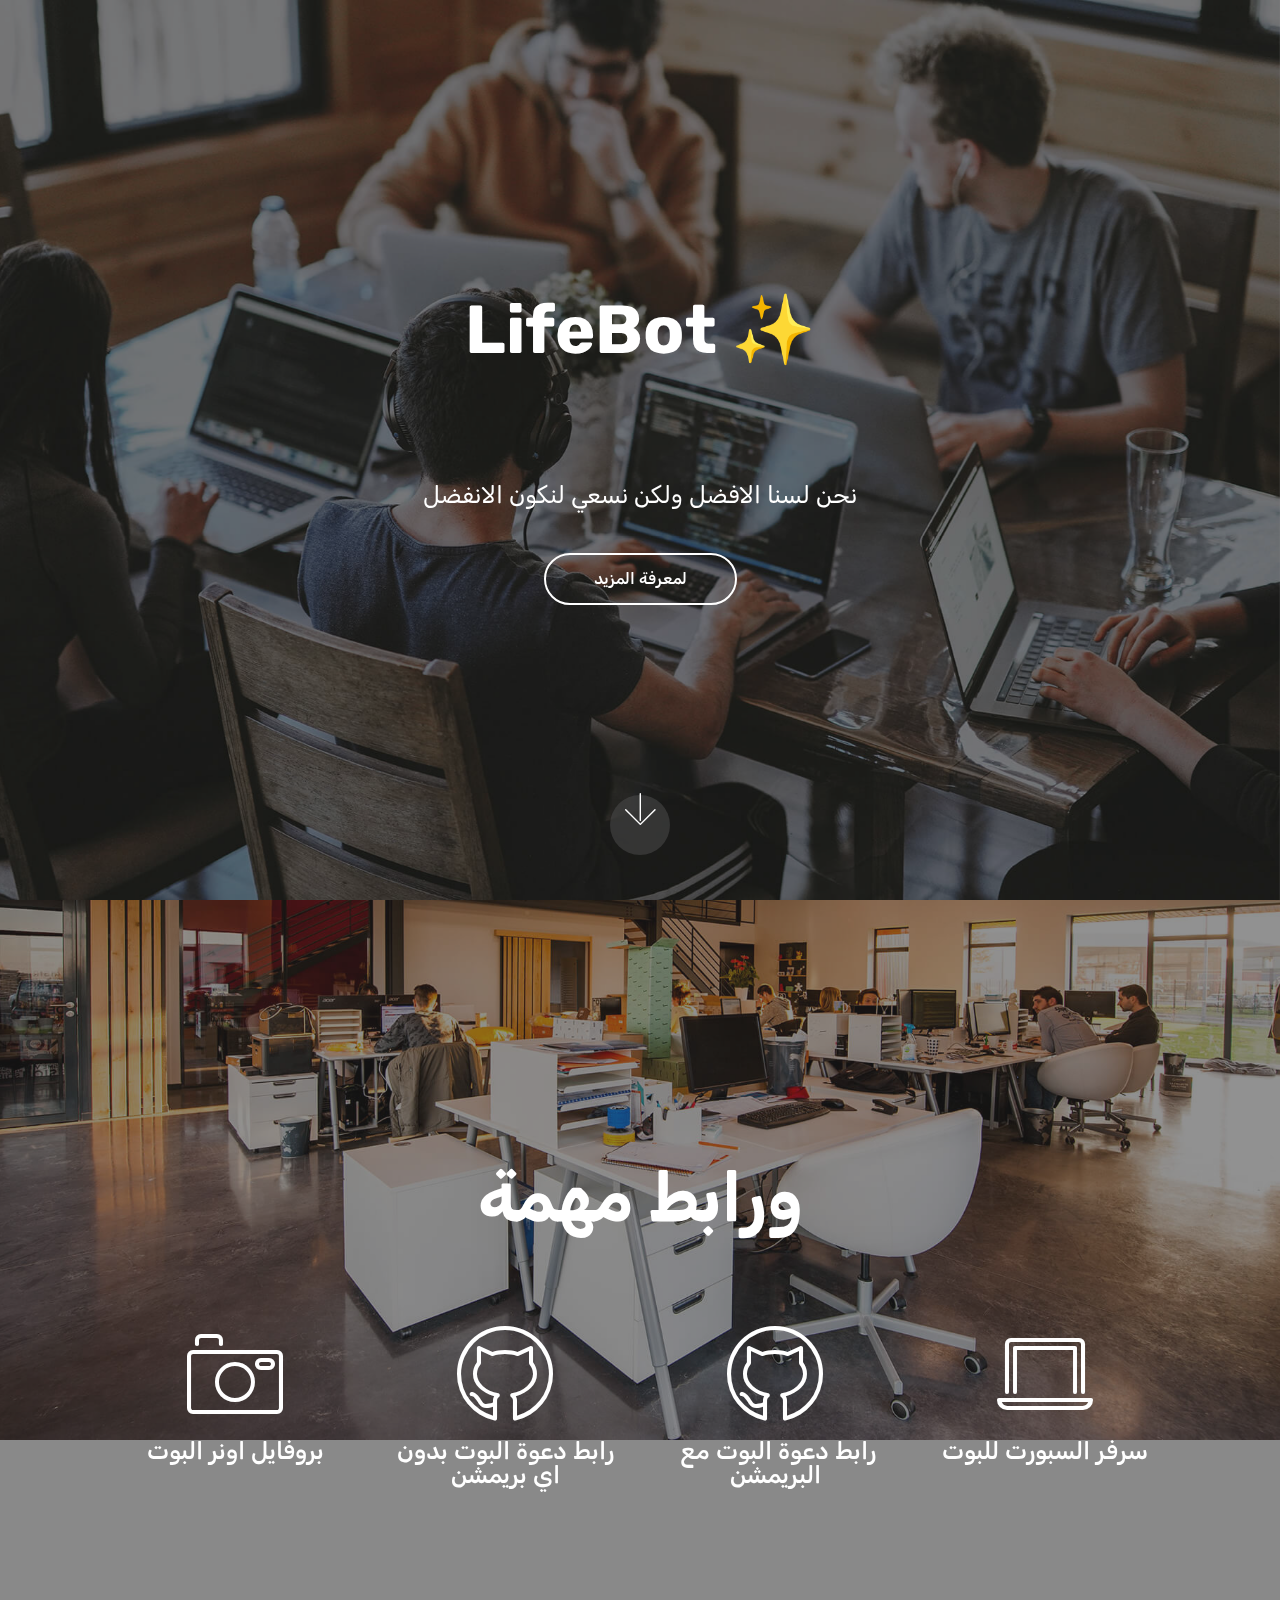
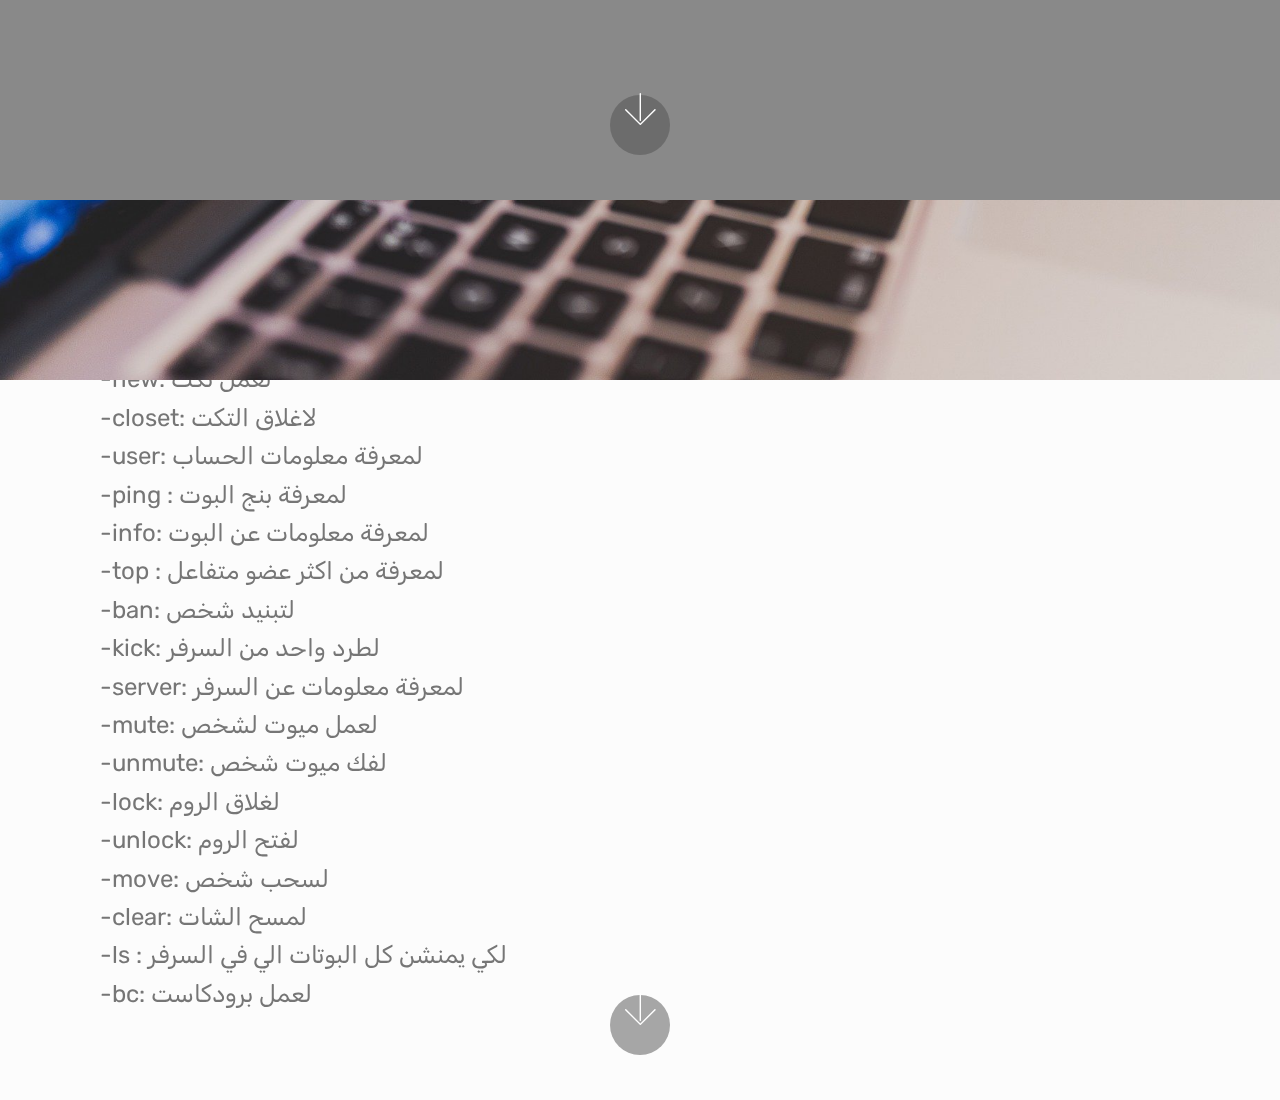
==== commit 29ab6ba0: "create github pages" ====
--- a/index.html
+++ b/index.html
@@ -47,7 +47,7 @@
     </div>
 </section>
 
-<section class="engine"><a href="https://mobirise.info/g">how to build your own site for free</a></section><section class="header12 cid-s3S7OE3vG3 mbr-fullscreen mbr-parallax-background" id="header12-3">
+<section class="engine"><a href="https://mobirise.info/r">free bootstrap template</a></section><section class="header12 cid-s3S7OE3vG3 mbr-fullscreen mbr-parallax-background" id="header12-3">
 
     
 
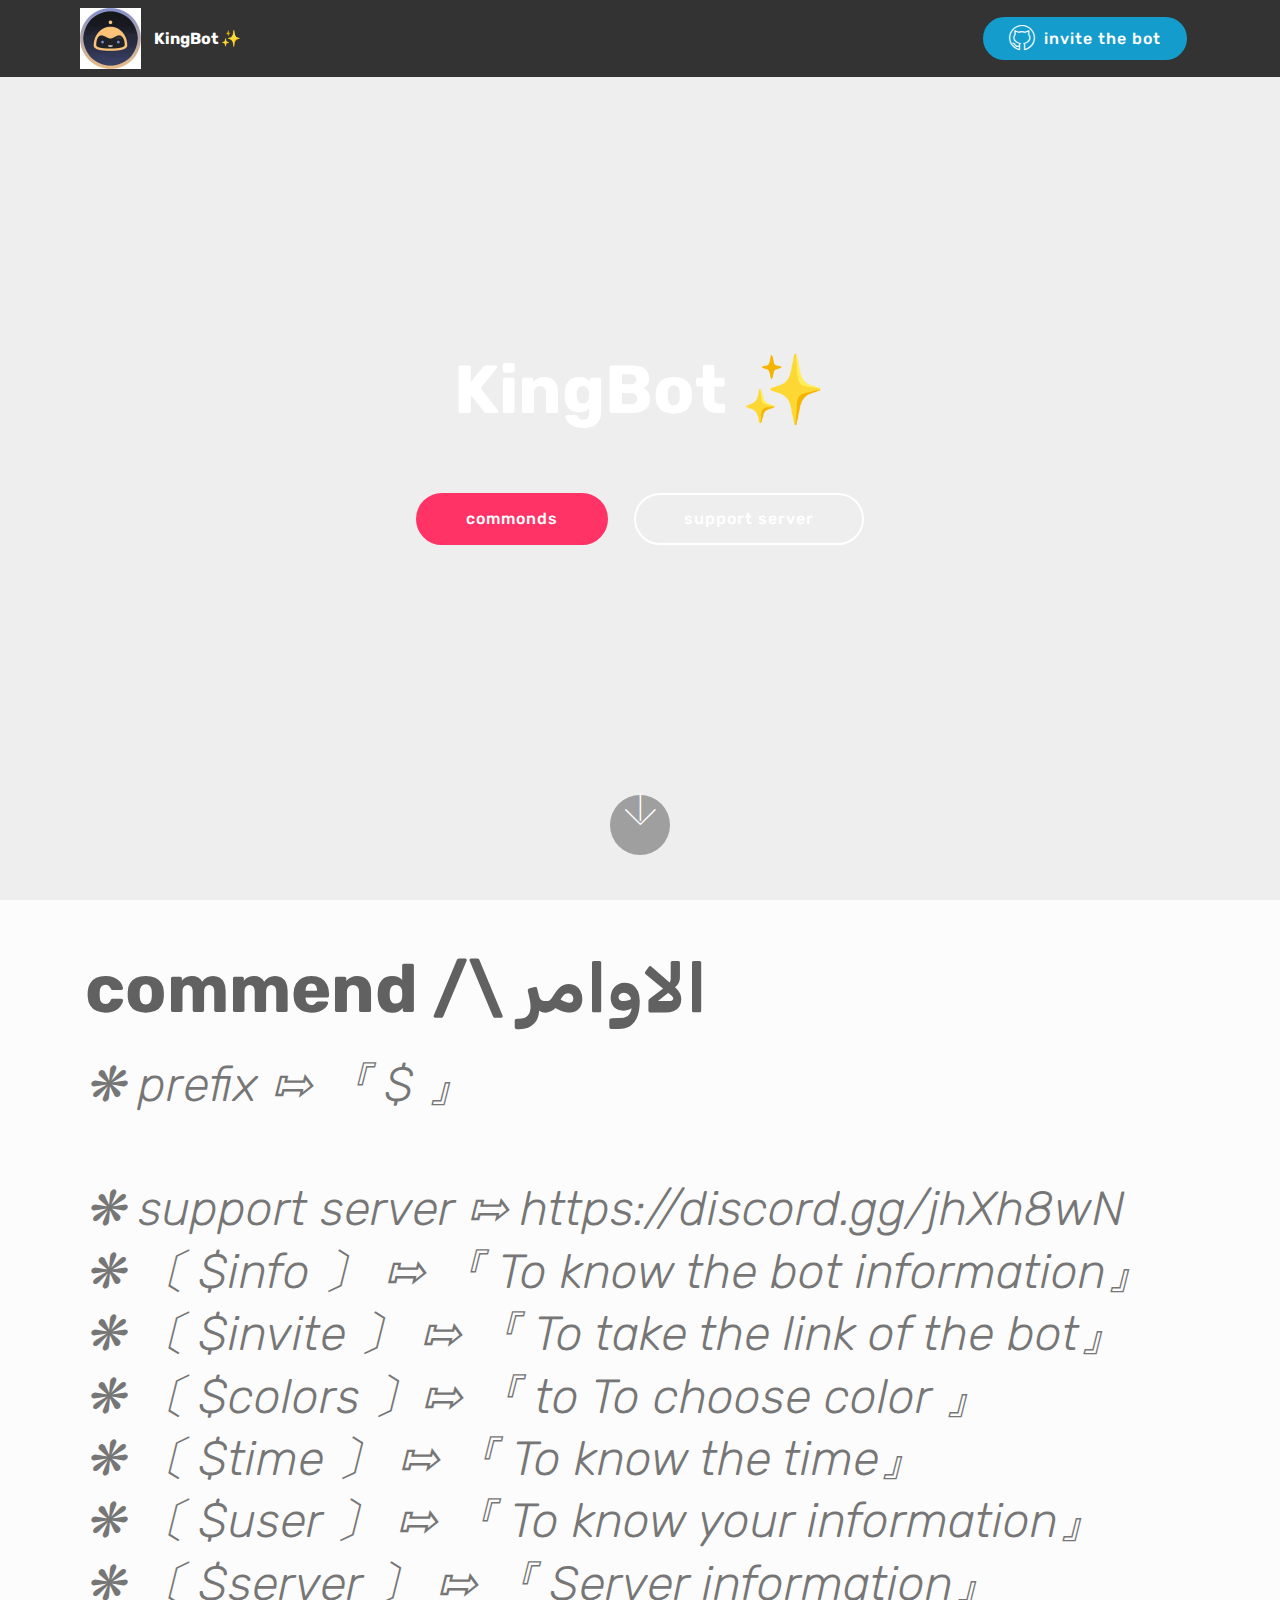
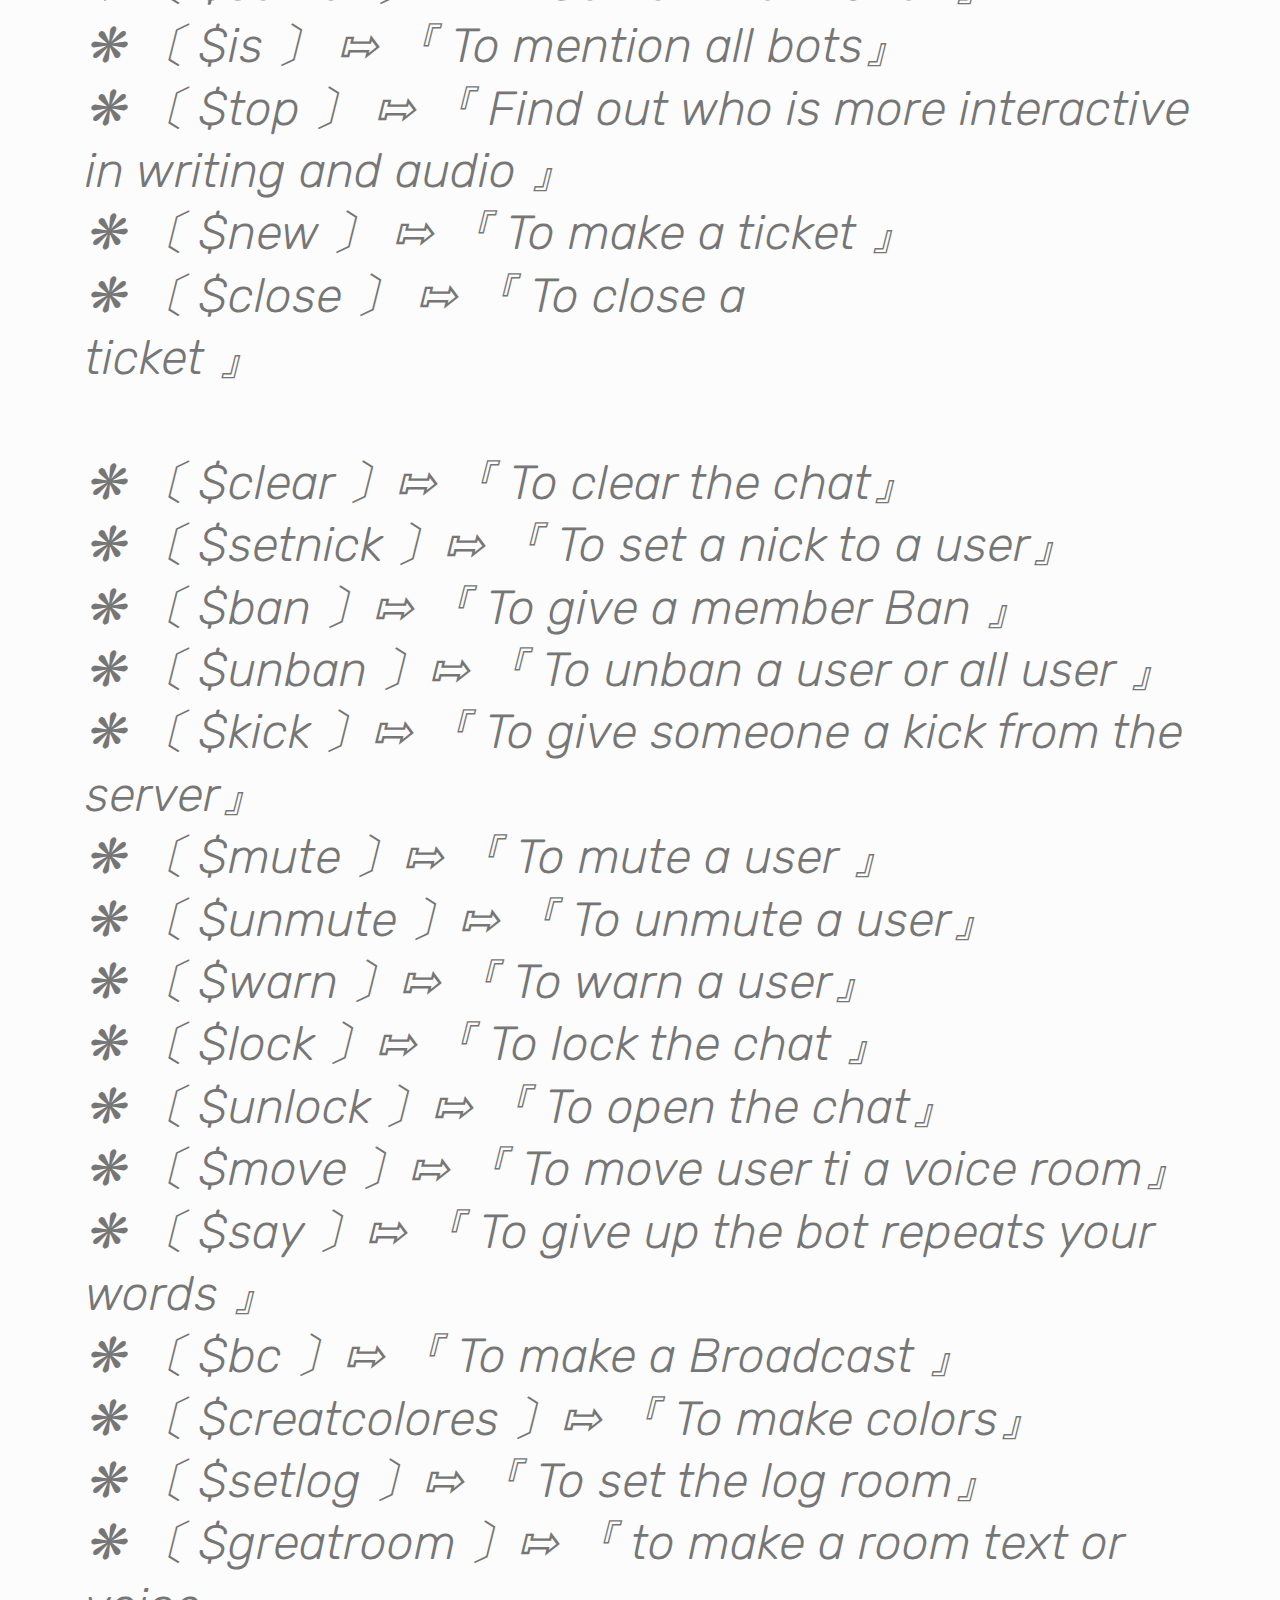
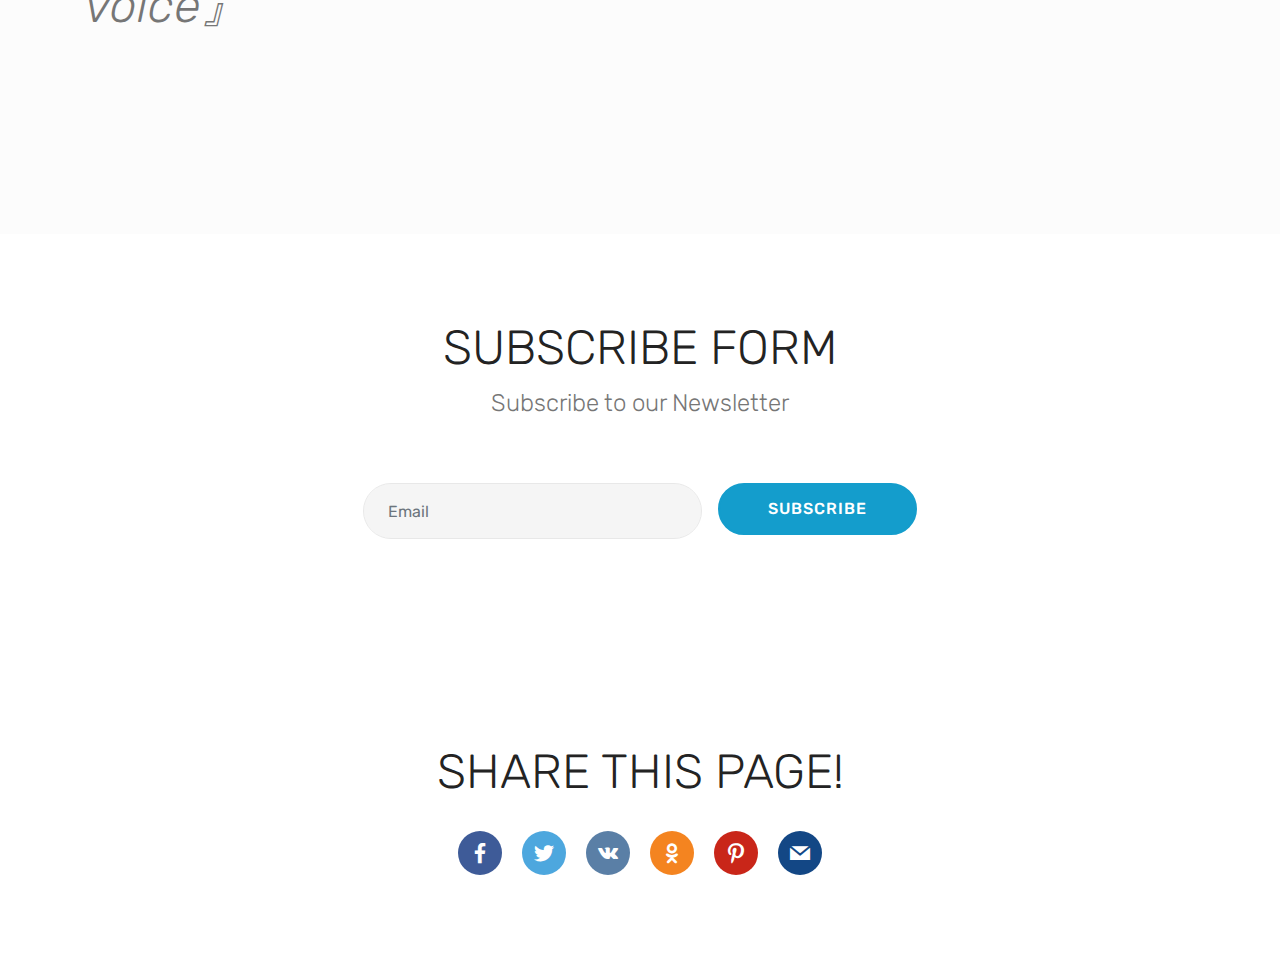
==== commit 543146a6: "create github pages" ====
--- a/index.html
+++ b/index.html
@@ -6,7 +6,7 @@
   <meta http-equiv="X-UA-Compatible" content="IE=edge">
   <meta name="generator" content="Mobirise v4.12.4, mobirise.com">
   <meta name="viewport" content="width=device-width, initial-scale=1, minimum-scale=1">
-  <link rel="shortcut icon" href="assets/images/logo4.png" type="image/x-icon">
+  <link rel="shortcut icon" href="assets/images/c557eeddf9e904e874ffd32c8b21b62d-122x122.png" type="image/x-icon">
   <meta name="description" content="">
   
   
@@ -15,7 +15,9 @@
   <link rel="stylesheet" href="assets/bootstrap/css/bootstrap.min.css">
   <link rel="stylesheet" href="assets/bootstrap/css/bootstrap-grid.min.css">
   <link rel="stylesheet" href="assets/bootstrap/css/bootstrap-reboot.min.css">
+  <link rel="stylesheet" href="assets/dropdown/css/style.css">
   <link rel="stylesheet" href="assets/tether/tether.min.css">
+  <link rel="stylesheet" href="assets/socicon/css/styles.css">
   <link rel="stylesheet" href="assets/theme/css/style.css">
   <link rel="preload" as="style" href="assets/mobirise/css/mbr-additional.css"><link rel="stylesheet" href="assets/mobirise/css/mbr-additional.css" type="text/css">
   
@@ -23,20 +25,56 @@
   
 </head>
 <body>
-  <section class="cid-s3S6bmQqO7 mbr-fullscreen mbr-parallax-background" id="header2-0">
-
-    
-
-    <div class="mbr-overlay" style="opacity: 0.5; background-color: rgb(35, 35, 35);"></div>
+  <section class="menu cid-qTkzRZLJNu" once="menu" id="menu1-0">
+
+    
+
+    <nav class="navbar navbar-expand beta-menu navbar-dropdown align-items-center navbar-fixed-top navbar-toggleable-sm">
+        <button class="navbar-toggler navbar-toggler-right" type="button" data-toggle="collapse" data-target="#navbarSupportedContent" aria-controls="navbarSupportedContent" aria-expanded="false" aria-label="Toggle navigation">
+            <div class="hamburger">
+                <span></span>
+                <span></span>
+                <span></span>
+                <span></span>
+            </div>
+        </button>
+        <div class="menu-logo">
+            <div class="navbar-brand">
+                <span class="navbar-logo">
+                    <a href="https://discord.gg/jhXh8wN">
+                         <img src="assets/images/c557eeddf9e904e874ffd32c8b21b62d-122x122.png" alt="Mobirise" title="" style="height: 3.8rem;">
+                    </a>
+                </span>
+                <span class="navbar-caption-wrap"><a class="navbar-caption text-white display-4" href="https://discord.gg/jhXh8wN">
+                        KingBot ✨
+
+                    </a></span>
+            </div>
+        </div>
+        <div class="collapse navbar-collapse" id="navbarSupportedContent">
+            
+            <div class="navbar-buttons mbr-section-btn"><a class="btn btn-sm btn-primary display-4" href="https://discord.com/api/oauth2/authorize?client_id=735301450917216276&permissions=8&scope=bot" target="_blank"><span class="mbri-github mbr-iconfont mbr-iconfont-btn"></span>
+                    
+                    invite the bot</a></div>
+        </div>
+    </nav>
+</section>
+
+<section class="engine"><a href="https://mobirise.info/f">easy web creator</a></section><section class="cid-qTkA127IK8 mbr-fullscreen" data-bg-video="https://www.youtube.com/watch?v=L_LUpnjgPso" id="header2-1">
+
+    
+
+    
 
     <div class="container align-center">
         <div class="row justify-content-md-center">
             <div class="mbr-white col-md-10">
-                <h1 class="mbr-section-title mbr-bold pb-3 mbr-fonts-style display-1">LifeBot ✨
-<div><br></div></h1>
+                <h1 class="mbr-section-title mbr-bold pb-3 mbr-fonts-style display-1">KingBot ✨
+</h1>
                 
-                <p class="mbr-text pb-3 mbr-fonts-style display-5">نحن لسنا الافضل ولكن نسعي لنكون الانفضل</p>
-                <div class="mbr-section-btn"><a class="btn btn-md btn-white-outline display-4" href="https://discord.bots.gg/bots/726767045848465469">لمعرفة المزيد</a></div>
+                <p class="mbr-text pb-3 mbr-fonts-style display-5"></p>
+                <div class="mbr-section-btn"><a class="btn btn-md btn-secondary display-4" href="index.html#header9-6" target="_blank">commonds</a>
+                    <a class="btn btn-md btn-white-outline display-4" href="https://discord.gg/jhXh8wN" target="_blank">support server</a></div>
             </div>
         </div>
     </div>
@@ -47,108 +85,157 @@
     </div>
 </section>
 
-<section class="engine"><a href="https://mobirise.info/r">free bootstrap template</a></section><section class="header12 cid-s3S7OE3vG3 mbr-fullscreen mbr-parallax-background" id="header12-3">
-
-    
-
-    <div class="mbr-overlay" style="opacity: 0.5; background-color: rgb(35, 35, 35);">
-    </div>
-
-    <div class="container  ">
-            <div class="media-container">
-                <div class="col-md-12 align-center">
-                    <h1 class="mbr-section-title pb-3 mbr-white mbr-bold mbr-fonts-style display-1">ورابط مهمة</h1>
-                    
-                    
-
-                    <div class="icons-media-container mbr-white">
-                        <div class="card col-12 col-md-6 col-lg-3">
-                            <div class="icon-block">
-                            <a href="https://discord.bio/p/fdghdfghgdhfdfgd">
-                                <span class="mbr-iconfont mbri-camera"></span>
-                            </a>
-                            </div>
-                            <h5 class="mbr-fonts-style display-5">
-                                بروفايل اونر البوت</h5>
-                        </div>
-
-                        <div class="card col-12 col-md-6 col-lg-3">
-                            <div class="icon-block">
-                                <a href="https://discord.com/oauth2/authorize?client_id=726767045848465469&permissions=502594167&scope=bot">
-                                    <span class="mbr-iconfont mbri-github"></span>
-                                </a>
-                            </div>
-                            <h5 class="mbr-fonts-style display-5">رابط دعوة البوت بدون اي بريمشن
-<div><br></div></h5>
-                        </div>
-
-                        <div class="card col-12 col-md-6 col-lg-3">
-                            <div class="icon-block">
-                                <a href="https://discord.com/oauth2/authorize?client_id=726767045848465469&permissions=8&scope=bot">
-                                    <span class="mbr-iconfont mbri-github"></span>
-                                </a>
-                            </div>
-                            <h5 class="mbr-fonts-style display-5">&nbsp;رابط دعوة البوت  مع البريمشن 
-<div><br></div></h5>
-                        </div>
-
-                        <div class="card col-12 col-md-6 col-lg-3">
-                            <div class="icon-block">
-                                <a href="https://discord.gg/pyYzsMq">
-                                    <span class="mbr-iconfont mbri-laptop"></span>
-                                </a>
-                            </div>
-                            <h5 class="mbr-fonts-style display-5">سرفر السبورت للبوت</h5>
+<section class="header9 cid-s5uurT2ToM mbr-fullscreen" data-bg-video="https://www.youtube.com/watch?v=L_LUpnjgPso" id="header9-6">
+
+    
+
+    <div class="mbr-overlay" style="opacity: 0.8; background-color: rgb(255, 255, 255);">
+    </div>
+
+    <div class="container">
+        <div class="media-container-column mbr-white">
+            <h1 class="mbr-section-title align-left mbr-bold pb-3 mbr-fonts-style display-1">
+                commend /\ الاوامر</h1>
+            <h3 class="mbr-section-subtitle align-left mbr-light pb-3 mbr-fonts-style display-2">❋  prefix ⇰ 『 $ 』
+<div>&nbsp;
+</div><div>❋  support server ⇰ https://discord.gg/jhXh8wN
+</div><div>
+</div><div>❋ 〔 $info 〕 ⇰ 『 To know the bot information』
+</div><div>
+</div><div>❋ 〔 $invite 〕 ⇰ 『 To take the link of the bot』
+</div><div>
+</div><div>❋ 〔 $colors 〕⇰ 『 to To choose color 』
+</div><div>
+</div><div>❋ 〔 $time 〕 ⇰ 『 To know the time』
+</div><div>
+</div><div>❋ 〔 $user 〕 ⇰ 『 To know your information』
+</div><div>
+</div><div>❋ 〔 $server 〕 ⇰ 『 Server information』
+</div><div>
+</div><div>❋ 〔 $is 〕 ⇰ 『 To mention all bots』
+</div><div>
+</div><div>❋ 〔 $top 〕 ⇰ 『 Find out who is more interactive in writing and audio 』
+</div><div>
+</div><div>❋ 〔 $new 〕 ⇰ 『 To make a ticket 』
+</div><div>
+</div><div>❋ 〔 $close 〕 ⇰ 『 To close a</div><div>ticket 』
+</div><br><div>❋ 〔 $clear 〕⇰ 『 To clear the chat』
+</div><div>
+</div><div>❋ 〔 $setnick 〕⇰ 『 To set a nick to a user』
+</div><div>
+</div><div>❋ 〔 $ban 〕⇰ 『 To give a member Ban 』
+</div><div>
+</div><div>❋ 〔 $unban 〕⇰ 『 To unban a user or all user 』
+</div><div>
+</div><div>❋ 〔 $kick 〕⇰ 『 To give someone a kick from the server』
+</div><div>
+</div><div>❋ 〔 $mute 〕⇰ 『 To mute a user 』
+</div><div>
+</div><div>❋ 〔 $unmute 〕⇰ 『 To unmute a user』
+</div><div>
+</div><div>❋ 〔 $warn 〕⇰ 『 To warn a user』
+</div><div>
+</div><div>❋ 〔 $lock 〕⇰ 『 To lock the chat 』
+</div><div>
+</div><div>❋ 〔 $unlock 〕⇰ 『 To open the chat』
+</div><div>
+</div><div>❋ 〔 $move 〕⇰ 『 To move user ti a voice room』
+</div><div>
+</div><div>❋ 〔 $say 〕⇰ 『 To give up the bot repeats your words 』
+</div><div>
+</div><div>❋ 〔 $bc 〕⇰ 『 To make a Broadcast 』
+</div><div>
+</div><div>❋ 〔 $creatcolores 〕⇰ 『 To make colors』
+</div><div>
+</div><div>❋ 〔 $setlog 〕⇰ 『 To set the log room』
+</div><div>
+</div><div>❋ 〔 $greatroom 〕⇰ 『 to make a room text or voice』
+</div><div><br></div><div><br></div></h3>
+            
+            
+        </div>
+    </div>
+
+    
+</section>
+
+<section class="mbr-section form3 cid-s5uwS0i9cs" id="form3-7">
+
+    
+
+    
+
+    <div class="container">
+        <div class="row justify-content-center">
+            <div class="title col-12 col-lg-8">
+                <h2 class="align-center pb-2 mbr-fonts-style display-2">
+                    SUBSCRIBE FORM
+                </h2>
+                <h3 class="mbr-section-subtitle align-center pb-5 mbr-light mbr-fonts-style display-5">
+                    Subscribe to our Newsletter
+                </h3>
+            </div>
+        </div>
+
+        <div class="row py-2 justify-content-center">
+            <div class="col-12 col-lg-6  col-md-8 " data-form-type="formoid">
+                <!---Formbuilder Form--->
+                <form action="https://mobirise.com/" method="POST" class="mbr-form form-with-styler" data-form-title="Mobirise Form"><input type="hidden" name="email" data-form-email="true" value="pZ+QsTTbFEy3zlwps+wZjfa9rqxtIJGEws7DATQVAhpYO51Vf7XV34NmdVE3Qy+57WonxiVzzS3Xs454oPkgTLfy2WucCHT97fcXVA3XwYl4cClXvzN5VeKFGJQMw7QV">
+                    <div class="row">
+                        <div hidden="hidden" data-form-alert="" class="alert alert-success col-12">Thanks for filling out the form!</div>
+                        <div hidden="hidden" data-form-alert-danger="" class="alert alert-danger col-12">
                         </div>
                     </div>
+                    <div class="dragArea row">
+                        <div class="form-group col" data-for="email">
+                            <input type="email" name="email" placeholder="Email" data-form-field="Email" required="required" class="form-control display-7" id="email-form3-7">
+                        </div>
+                        <div class="col-auto input-group-btn">
+                            <button type="submit" class="btn btn-primary  display-4">SUBSCRIBE</button>
+                        </div>
+                    </div>
+                </form><!---Formbuilder Form--->
+            </div>
+        </div>
+    </div>
+</section>
+
+<section class="cid-s5uwTYH4KD" id="social-buttons3-8">
+    
+    
+
+    
+
+    <div class="container">
+        <div class="media-container-row">
+            <div class="col-md-8 align-center">
+                <h2 class="pb-3 mbr-section-title mbr-fonts-style display-2">
+                    SHARE THIS PAGE!
+                </h2>
+                <div>
+                    <div class="mbr-social-likes">
+                        <span class="btn btn-social socicon-bg-facebook facebook mx-2" title="Share link on Facebook">
+                            <i class="socicon socicon-facebook"></i>
+                        </span>
+                        <span class="btn btn-social twitter socicon-bg-twitter mx-2" title="Share link on Twitter">
+                            <i class="socicon socicon-twitter"></i>
+                        </span>
+                        <span class="btn btn-social vkontakte socicon-bg-vkontakte mx-2" title="Share link on VKontakte">
+                            <i class="socicon socicon-vkontakte"></i>
+                        </span>
+                        <span class="btn btn-social odnoklassniki socicon-bg-odnoklassniki mx-2" title="Share link on Odnoklassniki">
+                            <i class="socicon socicon-odnoklassniki"></i>
+                        </span>
+                        <span class="btn btn-social pinterest socicon-bg-pinterest mx-2" title="Share link on Pinterest">
+                            <i class="socicon socicon-pinterest"></i>
+                        </span>
+                        <span class="btn btn-social mailru socicon-bg-mail mx-2" title="Share link on Mailru">
+                            <i class="socicon socicon-mail"></i>
+                        </span>
+                    </div>
                 </div>
             </div>
-    </div>
-
-    <div class="mbr-arrow hidden-sm-down" aria-hidden="true">
-        <a href="#next">
-            <i class="mbri-down mbr-iconfont"></i>
-        </a>
-    </div>
-</section>
-
-<section class="header9 cid-s3VFL0XAov mbr-fullscreen mbr-parallax-background" id="header9-4">
-
-    
-
-    <div class="mbr-overlay" style="opacity: 0.8; background-color: rgb(255, 255, 255);">
-    </div>
-
-    <div class="container">
-        <div class="media-container-column mbr-white col-lg-8 col-md-10">
-            <h1 class="mbr-section-title align-left mbr-bold pb-3 mbr-fonts-style display-1">
-                الاوامر</h1>
-            
-            <p class="mbr-text align-left pb-3 mbr-fonts-style display-5">-new: لعمل تكت
-<br>-closet: لاغلاق التكت
-<br>-user: لمعرفة معلومات الحساب
-<br>-ping : لمعرفة بنج البوت
-<br>-info: لمعرفة معلومات عن البوت
-<br>-top : لمعرفة من اكثر عضو متفاعل
-<br>-ban: لتبنيد شخص 
-<br>-kick: لطرد واحد من السرفر
-<br>-server: لمعرفة معلومات عن السرفر
-<br>-mute: لعمل ميوت لشخص
-<br>-unmute: لفك ميوت شخص
-<br>-lock: لغلاق الروم
-<br>-unlock: لفتح الروم
-<br>-move: لسحب شخص
-<br>-clear: لمسح الشات
-<br>-ls : لكي يمنشن كل البوتات الي في السرفر
-<br>-bc: لعمل برودكاست&nbsp;<br></p>
-            
-        </div>
-    </div>
-
-    <div class="mbr-arrow hidden-sm-down" aria-hidden="true">
-        <a href="#next">
-            <i class="mbri-down mbr-iconfont"></i>
-        </a>
+        </div>
     </div>
 </section>
 
@@ -156,11 +243,16 @@
   <script src="assets/web/assets/jquery/jquery.min.js"></script>
   <script src="assets/popper/popper.min.js"></script>
   <script src="assets/bootstrap/js/bootstrap.min.js"></script>
+  <script src="assets/touchswipe/jquery.touch-swipe.min.js"></script>
+  <script src="assets/smoothscroll/smooth-scroll.js"></script>
+  <script src="assets/dropdown/js/nav-dropdown.js"></script>
+  <script src="assets/dropdown/js/navbar-dropdown.js"></script>
   <script src="assets/tether/tether.min.js"></script>
-  <script src="assets/smoothscroll/smooth-scroll.js"></script>
-  <script src="assets/parallax/jarallax.min.js"></script>
+  <script src="assets/ytplayer/jquery.mb.ytplayer.min.js"></script>
   <script src="assets/vimeoplayer/jquery.mb.vimeo_player.js"></script>
+  <script src="assets/sociallikes/social-likes.js"></script>
   <script src="assets/theme/js/script.js"></script>
+  <script src="assets/formoid/formoid.min.js"></script>
   
   
 </body>
--- a/assets/dropdown/css/style.css
+++ b/assets/dropdown/css/style.css
@@ -0,0 +1,265 @@
+.navbar-dropdown {
+  left: 0;
+  padding: 0;
+  position: absolute;
+  right: 0;
+  top: 0;
+  transition: all 0.45s ease;
+  z-index: 1030;
+  background: #282828; }
+  .navbar-dropdown .navbar-logo {
+    margin-right: 0.8rem;
+    transition: margin 0.3s ease-in-out;
+    vertical-align: middle; }
+    .navbar-dropdown .navbar-logo img {
+      height: 3.125rem;
+      transition: all 0.3s ease-in-out; }
+    .navbar-dropdown .navbar-logo.mbr-iconfont {
+      font-size: 3.125rem;
+      line-height: 3.125rem; }
+  .navbar-dropdown .navbar-caption {
+    font-weight: 700;
+    white-space: normal;
+    vertical-align: -4px;
+    line-height: 3.125rem !important; }
+    .navbar-dropdown .navbar-caption, .navbar-dropdown .navbar-caption:hover {
+      color: inherit;
+      text-decoration: none; }
+  .navbar-dropdown .mbr-iconfont + .navbar-caption {
+    vertical-align: -1px; }
+  .navbar-dropdown.navbar-fixed-top {
+    position: fixed; }
+  .navbar-dropdown .navbar-brand span {
+    vertical-align: -4px; }
+  .navbar-dropdown.bg-color.transparent {
+    background: none; }
+  .navbar-dropdown.navbar-short .navbar-brand {
+    padding: 0.625rem 0; }
+    .navbar-dropdown.navbar-short .navbar-brand span {
+      vertical-align: -1px; }
+  .navbar-dropdown.navbar-short .navbar-caption {
+    line-height: 2.375rem !important;
+    vertical-align: -2px; }
+  .navbar-dropdown.navbar-short .navbar-logo {
+    margin-right: 0.5rem; }
+    .navbar-dropdown.navbar-short .navbar-logo img {
+      height: 2.375rem; }
+    .navbar-dropdown.navbar-short .navbar-logo.mbr-iconfont {
+      font-size: 2.375rem;
+      line-height: 2.375rem; }
+  .navbar-dropdown.navbar-short .mbr-table-cell {
+    height: 3.625rem; }
+  .navbar-dropdown .navbar-close {
+    left: 0.6875rem;
+    position: fixed;
+    top: 0.75rem;
+    z-index: 1000; }
+  .navbar-dropdown .hamburger-icon {
+    content: "";
+    display: inline-block;
+    vertical-align: middle;
+    width: 16px;
+    -webkit-box-shadow: 0 -6px 0 1px #282828,0 0 0 1px #282828,0 6px 0 1px #282828;
+    -moz-box-shadow: 0 -6px 0 1px #282828,0 0 0 1px #282828,0 6px 0 1px #282828;
+    box-shadow: 0 -6px 0 1px #282828,0 0 0 1px #282828,0 6px 0 1px #282828; }
+
+.dropdown-menu .dropdown-toggle[data-toggle="dropdown-submenu"]::after {
+  border-bottom: 0.35em solid transparent;
+  border-left: 0.35em solid;
+  border-right: 0;
+  border-top: 0.35em solid transparent;
+  margin-left: 0.3rem; }
+
+.dropdown-menu .dropdown-item:focus {
+  outline: 0; }
+
+.nav-dropdown {
+  font-size: 0.75rem;
+  font-weight: 500;
+  height: auto !important; }
+  .nav-dropdown .nav-btn {
+    padding-left: 1rem; }
+  .nav-dropdown .link {
+    margin: .667em 1.667em;
+    font-weight: 500;
+    padding: 0;
+    transition: color .2s ease-in-out; }
+    .nav-dropdown .link.dropdown-toggle {
+      margin-right: 2.583em; }
+      .nav-dropdown .link.dropdown-toggle::after {
+        margin-left: .25rem;
+        border-top: 0.35em solid;
+        border-right: 0.35em solid transparent;
+        border-left: 0.35em solid transparent;
+        border-bottom: 0; }
+      .nav-dropdown .link.dropdown-toggle[aria-expanded="true"] {
+        margin: 0;
+        padding: 0.667em 3.263em  0.667em 1.667em; }
+  .nav-dropdown .link::after,
+  .nav-dropdown .dropdown-item::after {
+    color: inherit; }
+  .nav-dropdown .btn {
+    font-size: 0.75rem;
+    font-weight: 700;
+    letter-spacing: 0;
+    margin-bottom: 0;
+    padding-left: 1.25rem;
+    padding-right: 1.25rem; }
+  .nav-dropdown .dropdown-menu {
+    border-radius: 0;
+    border: 0;
+    left: 0;
+    margin: 0;
+    padding-bottom: 1.25rem;
+    padding-top: 1.25rem;
+    position: relative; }
+  .nav-dropdown .dropdown-submenu {
+    margin-left: 0.125rem;
+    top: 0; }
+  .nav-dropdown .dropdown-item {
+    font-weight: 500;
+    line-height: 2;
+    padding: 0.3846em 4.615em 0.3846em 1.5385em;
+    position: relative;
+    transition: color .2s ease-in-out, background-color .2s ease-in-out; }
+    .nav-dropdown .dropdown-item::after {
+      margin-top: -0.3077em;
+      position: absolute;
+      right: 1.1538em;
+      top: 50%; }
+    .nav-dropdown .dropdown-item:focus, .nav-dropdown .dropdown-item:hover {
+      background: none; }
+
+@media (max-width: 767px) {
+  .nav-dropdown.navbar-toggleable-sm {
+    bottom: 0;
+    display: none;
+    left: 0;
+    overflow-x: hidden;
+    position: fixed;
+    top: 0;
+    transform: translateX(-100%);
+    -ms-transform: translateX(-100%);
+    -webkit-transform: translateX(-100%);
+    width: 18.75rem;
+    z-index: 999; } }
+.nav-dropdown.navbar-toggleable-xl {
+  bottom: 0;
+  display: none;
+  left: 0;
+  overflow-x: hidden;
+  position: fixed;
+  top: 0;
+  transform: translateX(-100%);
+  -ms-transform: translateX(-100%);
+  -webkit-transform: translateX(-100%);
+  width: 18.75rem;
+  z-index: 999; }
+
+.nav-dropdown-sm {
+  display: block !important;
+  overflow-x: hidden;
+  overflow: auto;
+  padding-top: 3.875rem; }
+  .nav-dropdown-sm::after {
+    content: "";
+    display: block;
+    height: 3rem;
+    width: 100%; }
+  .nav-dropdown-sm.collapse.in ~ .navbar-close {
+    display: block !important; }
+  .nav-dropdown-sm.collapsing, .nav-dropdown-sm.collapse.in {
+    transform: translateX(0);
+    -ms-transform: translateX(0);
+    -webkit-transform: translateX(0);
+    transition: all 0.25s ease-out;
+    -webkit-transition: all 0.25s ease-out;
+    background: #282828; }
+  .nav-dropdown-sm.collapsing[aria-expanded="false"] {
+    transform: translateX(-100%);
+    -ms-transform: translateX(-100%);
+    -webkit-transform: translateX(-100%); }
+  .nav-dropdown-sm .nav-item {
+    display: block;
+    margin-left: 0 !important;
+    padding-left: 0; }
+  .nav-dropdown-sm .link,
+  .nav-dropdown-sm .dropdown-item {
+    border-top: 1px dotted rgba(255, 255, 255, 0.1);
+    font-size: 0.8125rem;
+    line-height: 1.6;
+    margin: 0 !important;
+    padding: 0.875rem 2.4rem 0.875rem 1.5625rem !important;
+    position: relative;
+    white-space: normal; }
+    .nav-dropdown-sm .link:focus, .nav-dropdown-sm .link:hover,
+    .nav-dropdown-sm .dropdown-item:focus,
+    .nav-dropdown-sm .dropdown-item:hover {
+      background: rgba(0, 0, 0, 0.2) !important;
+      color: #c0a375; }
+  .nav-dropdown-sm .nav-btn {
+    position: relative;
+    padding: 1.5625rem 1.5625rem 0 1.5625rem; }
+    .nav-dropdown-sm .nav-btn::before {
+      border-top: 1px dotted rgba(255, 255, 255, 0.1);
+      content: "";
+      left: 0;
+      position: absolute;
+      top: 0;
+      width: 100%; }
+    .nav-dropdown-sm .nav-btn + .nav-btn {
+      padding-top: 0.625rem; }
+      .nav-dropdown-sm .nav-btn + .nav-btn::before {
+        display: none; }
+  .nav-dropdown-sm .btn {
+    padding: 0.625rem 0; }
+  .nav-dropdown-sm .dropdown-toggle[data-toggle="dropdown-submenu"]::after {
+    margin-left: .25rem;
+    border-top: 0.35em solid;
+    border-right: 0.35em solid transparent;
+    border-left: 0.35em solid transparent;
+    border-bottom: 0; }
+  .nav-dropdown-sm .dropdown-toggle[data-toggle="dropdown-submenu"][aria-expanded="true"]::after {
+    border-top: 0;
+    border-right: 0.35em solid transparent;
+    border-left: 0.35em solid transparent;
+    border-bottom: 0.35em solid; }
+  .nav-dropdown-sm .dropdown-menu {
+    margin: 0;
+    padding: 0;
+    position: relative;
+    top: 0;
+    left: 0;
+    width: 100%;
+    border: 0;
+    float: none;
+    border-radius: 0;
+    background: none; }
+  .nav-dropdown-sm .dropdown-submenu {
+    left: 100%;
+    margin-left: 0.125rem;
+    margin-top: -1.25rem;
+    top: 0; }
+
+.navbar-toggleable-sm .nav-dropdown .dropdown-menu {
+  position: absolute; }
+
+.navbar-toggleable-sm .nav-dropdown .dropdown-submenu {
+  left: 100%;
+  margin-left: 0.125rem;
+  margin-top: -1.25rem;
+  top: 0; }
+
+.navbar-toggleable-sm.opened .nav-dropdown .dropdown-menu {
+  position: relative; }
+
+.navbar-toggleable-sm.opened .nav-dropdown .dropdown-submenu {
+  left: 0;
+  margin-left: 00rem;
+  margin-top: 0rem;
+  top: 0; }
+
+.is-builder .nav-dropdown.collapsing {
+  transition: none !important; }
+
+/*# sourceMappingURL=style.css.map */
--- a/assets/socicon/css/styles.css
+++ b/assets/socicon/css/styles.css
@@ -0,0 +1,933 @@
+@charset "UTF-8";
+
+@font-face {
+  font-family: 'Socicon';
+  src:  url('../fonts/socicon.eot');
+  src:  url('../fonts/socicon.eot?#iefix') format('embedded-opentype'),
+    url('../fonts/socicon.woff2') format('woff2'),
+    url('../fonts/socicon.ttf') format('truetype'),
+    url('../fonts/socicon.woff') format('woff'),
+    url('../fonts/socicon.svg#socicon') format('svg');
+  font-weight: normal;
+  font-style: normal;
+}
+
+[data-icon]:before {
+  font-family: "socicon" !important;
+  content: attr(data-icon);
+  font-style: normal !important;
+  font-weight: normal !important;
+  font-variant: normal !important;
+  text-transform: none !important;
+  speak: none;
+  line-height: 1;
+  -webkit-font-smoothing: antialiased;
+  -moz-osx-font-smoothing: grayscale;
+}
+
+[class^="socicon-"], [class*=" socicon-"] {
+  /* use !important to prevent issues with browser extensions that change fonts */
+  font-family: 'Socicon' !important;
+  speak: none;
+  font-style: normal;
+  font-weight: normal;
+  font-variant: normal;
+  text-transform: none;
+  line-height: 1;
+
+  /* Better Font Rendering =========== */
+  -webkit-font-smoothing: antialiased;
+  -moz-osx-font-smoothing: grayscale;
+}
+
+.socicon-eitaa:before {
+  content: "\e97c";
+}
+.socicon-soroush:before {
+  content: "\e97d";
+}
+.socicon-bale:before {
+  content: "\e97e";
+}
+.socicon-zazzle:before {
+  content: "\e97b";
+}
+.socicon-society6:before {
+  content: "\e97a";
+}
+.socicon-redbubble:before {
+  content: "\e979";
+}
+.socicon-avvo:before {
+  content: "\e978";
+}
+.socicon-stitcher:before {
+  content: "\e977";
+}
+.socicon-googlehangouts:before {
+  content: "\e974";
+}
+.socicon-dlive:before {
+  content: "\e975";
+}
+.socicon-vsco:before {
+  content: "\e976";
+}
+.socicon-flipboard:before {
+  content: "\e973";
+}
+.socicon-ubuntu:before {
+  content: "\e958";
+}
+.socicon-artstation:before {
+  content: "\e959";
+}
+.socicon-invision:before {
+  content: "\e95a";
+}
+.socicon-torial:before {
+  content: "\e95b";
+}
+.socicon-collectorz:before {
+  content: "\e95c";
+}
+.socicon-seenthis:before {
+  content: "\e95d";
+}
+.socicon-googleplaymusic:before {
+  content: "\e95e";
+}
+.socicon-debian:before {
+  content: "\e95f";
+}
+.socicon-filmfreeway:before {
+  content: "\e960";
+}
+.socicon-gnome:before {
+  content: "\e961";
+}
+.socicon-itchio:before {
+  content: "\e962";
+}
+.socicon-jamendo:before {
+  content: "\e963";
+}
+.socicon-mix:before {
+  content: "\e964";
+}
+.socicon-sharepoint:before {
+  content: "\e965";
+}
+.socicon-tinder:before {
+  content: "\e966";
+}
+.socicon-windguru:before {
+  content: "\e967";
+}
+.socicon-cdbaby:before {
+  content: "\e968";
+}
+.socicon-elementaryos:before {
+  content: "\e969";
+}
+.socicon-stage32:before {
+  content: "\e96a";
+}
+.socicon-tiktok:before {
+  content: "\e96b";
+}
+.socicon-gitter:before {
+  content: "\e96c";
+}
+.socicon-letterboxd:before {
+  content: "\e96d";
+}
+.socicon-threema:before {
+  content: "\e96e";
+}
+.socicon-splice:before {
+  content: "\e96f";
+}
+.socicon-metapop:before {
+  content: "\e970";
+}
+.socicon-naver:before {
+  content: "\e971";
+}
+.socicon-remote:before {
+  content: "\e972";
+}
+.socicon-internet:before {
+  content: "\e957";
+}
+.socicon-moddb:before {
+  content: "\e94b";
+}
+.socicon-indiedb:before {
+  content: "\e94c";
+}
+.socicon-traxsource:before {
+  content: "\e94d";
+}
+.socicon-gamefor:before {
+  content: "\e94e";
+}
+.socicon-pixiv:before {
+  content: "\e94f";
+}
+.socicon-myanimelist:before {
+  content: "\e950";
+}
+.socicon-blackberry:before {
+  content: "\e951";
+}
+.socicon-wickr:before {
+  content: "\e952";
+}
+.socicon-spip:before {
+  content: "\e953";
+}
+.socicon-napster:before {
+  content: "\e954";
+}
+.socicon-beatport:before {
+  content: "\e955";
+}
+.socicon-hackerone:before {
+  content: "\e956";
+}
+.socicon-hackernews:before {
+  content: "\e946";
+}
+.socicon-smashwords:before {
+  content: "\e947";
+}
+.socicon-kobo:before {
+  content: "\e948";
+}
+.socicon-bookbub:before {
+  content: "\e949";
+}
+.socicon-mailru:before {
+  content: "\e94a";
+}
+.socicon-gitlab:before {
+  content: "\e945";
+}
+.socicon-instructables:before {
+  content: "\e944";
+}
+.socicon-portfolio:before {
+  content: "\e943";
+}
+.socicon-codered:before {
+  content: "\e940";
+}
+.socicon-origin:before {
+  content: "\e941";
+}
+.socicon-nextdoor:before {
+  content: "\e942";
+}
+.socicon-udemy:before {
+  content: "\e93f";
+}
+.socicon-livemaster:before {
+  content: "\e93e";
+}
+.socicon-crunchbase:before {
+  content: "\e93b";
+}
+.socicon-homefy:before {
+  content: "\e93c";
+}
+.socicon-calendly:before {
+  content: "\e93d";
+}
+.socicon-realtor:before {
+  content: "\e90f";
+}
+.socicon-tidal:before {
+  content: "\e910";
+}
+.socicon-qobuz:before {
+  content: "\e911";
+}
+.socicon-natgeo:before {
+  content: "\e912";
+}
+.socicon-mastodon:before {
+  content: "\e913";
+}
+.socicon-unsplash:before {
+  content: "\e914";
+}
+.socicon-homeadvisor:before {
+  content: "\e915";
+}
+.socicon-angieslist:before {
+  content: "\e916";
+}
+.socicon-codepen:before {
+  content: "\e917";
+}
+.socicon-slack:before {
+  content: "\e918";
+}
+.socicon-openaigym:before {
+  content: "\e919";
+}
+.socicon-logmein:before {
+  content: "\e91a";
+}
+.socicon-fiverr:before {
+  content: "\e91b";
+}
+.socicon-gotomeeting:before {
+  content: "\e91c";
+}
+.socicon-aliexpress:before {
+  content: "\e91d";
+}
+.socicon-guru:before {
+  content: "\e91e";
+}
+.socicon-appstore:before {
+  content: "\e91f";
+}
+.socicon-homes:before {
+  content: "\e920";
+}
+.socicon-zoom:before {
+  content: "\e921";
+}
+.socicon-alibaba:before {
+  content: "\e922";
+}
+.socicon-craigslist:before {
+  content: "\e923";
+}
+.socicon-wix:before {
+  content: "\e924";
+}
+.socicon-redfin:before {
+  content: "\e925";
+}
+.socicon-googlecalendar:before {
+  content: "\e926";
+}
+.socicon-shopify:before {
+  content: "\e927";
+}
+.socicon-freelancer:before {
+  content: "\e928";
+}
+.socicon-seedrs:before {
+  content: "\e929";
+}
+.socicon-bing:before {
+  content: "\e92a";
+}
+.socicon-doodle:before {
+  content: "\e92b";
+}
+.socicon-bonanza:before {
+  content: "\e92c";
+}
+.socicon-squarespace:before {
+  content: "\e92d";
+}
+.socicon-toptal:before {
+  content: "\e92e";
+}
+.socicon-gust:before {
+  content: "\e92f";
+}
+.socicon-ask:before {
+  content: "\e930";
+}
+.socicon-trulia:before {
+  content: "\e931";
+}
+.socicon-loomly:before {
+  content: "\e932";
+}
+.socicon-ghost:before {
+  content: "\e933";
+}
+.socicon-upwork:before {
+  content: "\e934";
+}
+.socicon-fundable:before {
+  content: "\e935";
+}
+.socicon-booking:before {
+  content: "\e936";
+}
+.socicon-googlemaps:before {
+  content: "\e937";
+}
+.socicon-zillow:before {
+  content: "\e938";
+}
+.socicon-niconico:before {
+  content: "\e939";
+}
+.socicon-toneden:before {
+  content: "\e93a";
+}
+.socicon-augment:before {
+  content: "\e908";
+}
+.socicon-bitbucket:before {
+  content: "\e909";
+}
+.socicon-fyuse:before {
+  content: "\e90a";
+}
+.socicon-yt-gaming:before {
+  content: "\e90b";
+}
+.socicon-sketchfab:before {
+  content: "\e90c";
+}
+.socicon-mobcrush:before {
+  content: "\e90d";
+}
+.socicon-microsoft:before {
+  content: "\e90e";
+}
+.socicon-pandora:before {
+  content: "\e907";
+}
+.socicon-messenger:before {
+  content: "\e906";
+}
+.socicon-gamewisp:before {
+  content: "\e905";
+}
+.socicon-bloglovin:before {
+  content: "\e904";
+}
+.socicon-tunein:before {
+  content: "\e903";
+}
+.socicon-gamejolt:before {
+  content: "\e901";
+}
+.socicon-trello:before {
+  content: "\e902";
+}
+.socicon-spreadshirt:before {
+  content: "\e900";
+}
+.socicon-500px:before {
+  content: "\e000";
+}
+.socicon-8tracks:before {
+  content: "\e001";
+}
+.socicon-airbnb:before {
+  content: "\e002";
+}
+.socicon-alliance:before {
+  content: "\e003";
+}
+.socicon-amazon:before {
+  content: "\e004";
+}
+.socicon-amplement:before {
+  content: "\e005";
+}
+.socicon-android:before {
+  content: "\e006";
+}
+.socicon-angellist:before {
+  content: "\e007";
+}
+.socicon-apple:before {
+  content: "\e008";
+}
+.socicon-appnet:before {
+  content: "\e009";
+}
+.socicon-baidu:before {
+  content: "\e00a";
+}
+.socicon-bandcamp:before {
+  content: "\e00b";
+}
+.socicon-battlenet:before {
+  content: "\e00c";
+}
+.socicon-mixer:before {
+  content: "\e00d";
+}
+.socicon-bebee:before {
+  content: "\e00e";
+}
+.socicon-bebo:before {
+  content: "\e00f";
+}
+.socicon-behance:before {
+  content: "\e010";
+}
+.socicon-blizzard:before {
+  content: "\e011";
+}
+.socicon-blogger:before {
+  content: "\e012";
+}
+.socicon-buffer:before {
+  content: "\e013";
+}
+.socicon-chrome:before {
+  content: "\e014";
+}
+.socicon-coderwall:before {
+  content: "\e015";
+}
+.socicon-curse:before {
+  content: "\e016";
+}
+.socicon-dailymotion:before {
+  content: "\e017";
+}
+.socicon-deezer:before {
+  content: "\e018";
+}
+.socicon-delicious:before {
+  content: "\e019";
+}
+.socicon-deviantart:before {
+  content: "\e01a";
+}
+.socicon-diablo:before {
+  content: "\e01b";
+}
+.socicon-digg:before {
+  content: "\e01c";
+}
+.socicon-discord:before {
+  content: "\e01d";
+}
+.socicon-disqus:before {
+  content: "\e01e";
+}
+.socicon-douban:before {
+  content: "\e01f";
+}
+.socicon-draugiem:before {
+  content: "\e020";
+}
+.socicon-dribbble:before {
+  content: "\e021";
+}
+.socicon-drupal:before {
+  content: "\e022";
+}
+.socicon-ebay:before {
+  content: "\e023";
+}
+.socicon-ello:before {
+  content: "\e024";
+}
+.socicon-endomodo:before {
+  content: "\e025";
+}
+.socicon-envato:before {
+  content: "\e026";
+}
+.socicon-etsy:before {
+  content: "\e027";
+}
+.socicon-facebook:before {
+  content: "\e028";
+}
+.socicon-feedburner:before {
+  content: "\e029";
+}
+.socicon-filmweb:before {
+  content: "\e02a";
+}
+.socicon-firefox:before {
+  content: "\e02b";
+}
+.socicon-flattr:before {
+  content: "\e02c";
+}
+.socicon-flickr:before {
+  content: "\e02d";
+}
+.socicon-formulr:before {
+  content: "\e02e";
+}
+.socicon-forrst:before {
+  content: "\e02f";
+}
+.socicon-foursquare:before {
+  content: "\e030";
+}
+.socicon-friendfeed:before {
+  content: "\e031";
+}
+.socicon-github:before {
+  content: "\e032";
+}
+.socicon-goodreads:before {
+  content: "\e033";
+}
+.socicon-google:before {
+  content: "\e034";
+}
+.socicon-googlescholar:before {
+  content: "\e035";
+}
+.socicon-googlegroups:before {
+  content: "\e036";
+}
+.socicon-googlephotos:before {
+  content: "\e037";
+}
+.socicon-googleplus:before {
+  content: "\e038";
+}
+.socicon-grooveshark:before {
+  content: "\e039";
+}
+.socicon-hackerrank:before {
+  content: "\e03a";
+}
+.socicon-hearthstone:before {
+  content: "\e03b";
+}
+.socicon-hellocoton:before {
+  content: "\e03c";
+}
+.socicon-heroes:before {
+  content: "\e03d";
+}
+.socicon-smashcast:before {
+  content: "\e03e";
+}
+.socicon-horde:before {
+  content: "\e03f";
+}
+.socicon-houzz:before {
+  content: "\e040";
+}
+.socicon-icq:before {
+  content: "\e041";
+}
+.socicon-identica:before {
+  content: "\e042";
+}
+.socicon-imdb:before {
+  content: "\e043";
+}
+.socicon-instagram:before {
+  content: "\e044";
+}
+.socicon-issuu:before {
+  content: "\e045";
+}
+.socicon-istock:before {
+  content: "\e046";
+}
+.socicon-itunes:before {
+  content: "\e047";
+}
+.socicon-keybase:before {
+  content: "\e048";
+}
+.socicon-lanyrd:before {
+  content: "\e049";
+}
+.socicon-lastfm:before {
+  content: "\e04a";
+}
+.socicon-line:before {
+  content: "\e04b";
+}
+.socicon-linkedin:before {
+  content: "\e04c";
+}
+.socicon-livejournal:before {
+  content: "\e04d";
+}
+.socicon-lyft:before {
+  content: "\e04e";
+}
+.socicon-macos:before {
+  content: "\e04f";
+}
+.socicon-mail:before {
+  content: "\e050";
+}
+.socicon-medium:before {
+  content: "\e051";
+}
+.socicon-meetup:before {
+  content: "\e052";
+}
+.socicon-mixcloud:before {
+  content: "\e053";
+}
+.socicon-modelmayhem:before {
+  content: "\e054";
+}
+.socicon-mumble:before {
+  content: "\e055";
+}
+.socicon-myspace:before {
+  content: "\e056";
+}
+.socicon-newsvine:before {
+  content: "\e057";
+}
+.socicon-nintendo:before {
+  content: "\e058";
+}
+.socicon-npm:before {
+  content: "\e059";
+}
+.socicon-odnoklassniki:before {
+  content: "\e05a";
+}
+.socicon-openid:before {
+  content: "\e05b";
+}
+.socicon-opera:before {
+  content: "\e05c";
+}
+.socicon-outlook:before {
+  content: "\e05d";
+}
+.socicon-overwatch:before {
+  content: "\e05e";
+}
+.socicon-patreon:before {
+  content: "\e05f";
+}
+.socicon-paypal:before {
+  content: "\e060";
+}
+.socicon-periscope:before {
+  content: "\e061";
+}
+.socicon-persona:before {
+  content: "\e062";
+}
+.socicon-pinterest:before {
+  content: "\e063";
+}
+.socicon-play:before {
+  content: "\e064";
+}
+.socicon-player:before {
+  content: "\e065";
+}
+.socicon-playstation:before {
+  content: "\e066";
+}
+.socicon-pocket:before {
+  content: "\e067";
+}
+.socicon-qq:before {
+  content: "\e068";
+}
+.socicon-quora:before {
+  content: "\e069";
+}
+.socicon-raidcall:before {
+  content: "\e06a";
+}
+.socicon-ravelry:before {
+  content: "\e06b";
+}
+.socicon-reddit:before {
+  content: "\e06c";
+}
+.socicon-renren:before {
+  content: "\e06d";
+}
+.socicon-researchgate:before {
+  content: "\e06e";
+}
+.socicon-residentadvisor:before {
+  content: "\e06f";
+}
+.socicon-reverbnation:before {
+  content: "\e070";
+}
+.socicon-rss:before {
+  content: "\e071";
+}
+.socicon-sharethis:before {
+  content: "\e072";
+}
+.socicon-skype:before {
+  content: "\e073";
+}
+.socicon-slideshare:before {
+  content: "\e074";
+}
+.socicon-smugmug:before {
+  content: "\e075";
+}
+.socicon-snapchat:before {
+  content: "\e076";
+}
+.socicon-songkick:before {
+  content: "\e077";
+}
+.socicon-soundcloud:before {
+  content: "\e078";
+}
+.socicon-spotify:before {
+  content: "\e079";
+}
+.socicon-stackexchange:before {
+  content: "\e07a";
+}
+.socicon-stackoverflow:before {
+  content: "\e07b";
+}
+.socicon-starcraft:before {
+  content: "\e07c";
+}
+.socicon-stayfriends:before {
+  content: "\e07d";
+}
+.socicon-steam:before {
+  content: "\e07e";
+}
+.socicon-storehouse:before {
+  content: "\e07f";
+}
+.socicon-strava:before {
+  content: "\e080";
+}
+.socicon-streamjar:before {
+  content: "\e081";
+}
+.socicon-stumbleupon:before {
+  content: "\e082";
+}
+.socicon-swarm:before {
+  content: "\e083";
+}
+.socicon-teamspeak:before {
+  content: "\e084";
+}
+.socicon-teamviewer:before {
+  content: "\e085";
+}
+.socicon-technorati:before {
+  content: "\e086";
+}
+.socicon-telegram:before {
+  content: "\e087";
+}
+.socicon-tripadvisor:before {
+  content: "\e088";
+}
+.socicon-tripit:before {
+  content: "\e089";
+}
+.socicon-triplej:before {
+  content: "\e08a";
+}
+.socicon-tumblr:before {
+  content: "\e08b";
+}
+.socicon-twitch:before {
+  content: "\e08c";
+}
+.socicon-twitter:before {
+  content: "\e08d";
+}
+.socicon-uber:before {
+  content: "\e08e";
+}
+.socicon-ventrilo:before {
+  content: "\e08f";
+}
+.socicon-viadeo:before {
+  content: "\e090";
+}
+.socicon-viber:before {
+  content: "\e091";
+}
+.socicon-viewbug:before {
+  content: "\e092";
+}
+.socicon-vimeo:before {
+  content: "\e093";
+}
+.socicon-vine:before {
+  content: "\e094";
+}
+.socicon-vkontakte:before {
+  content: "\e095";
+}
+.socicon-warcraft:before {
+  content: "\e096";
+}
+.socicon-wechat:before {
+  content: "\e097";
+}
+.socicon-weibo:before {
+  content: "\e098";
+}
+.socicon-whatsapp:before {
+  content: "\e099";
+}
+.socicon-wikipedia:before {
+  content: "\e09a";
+}
+.socicon-windows:before {
+  content: "\e09b";
+}
+.socicon-wordpress:before {
+  content: "\e09c";
+}
+.socicon-wykop:before {
+  content: "\e09d";
+}
+.socicon-xbox:before {
+  content: "\e09e";
+}
+.socicon-xing:before {
+  content: "\e09f";
+}
+.socicon-yahoo:before {
+  content: "\e0a0";
+}
+.socicon-yammer:before {
+  content: "\e0a1";
+}
+.socicon-yandex:before {
+  content: "\e0a2";
+}
+.socicon-yelp:before {
+  content: "\e0a3";
+}
+.socicon-younow:before {
+  content: "\e0a4";
+}
+.socicon-youtube:before {
+  content: "\e0a5";
+}
+.socicon-zapier:before {
+  content: "\e0a6";
+}
+.socicon-zerply:before {
+  content: "\e0a7";
+}
+.socicon-zomato:before {
+  content: "\e0a8";
+}
+.socicon-zynga:before {
+  content: "\e0a9";
+}
--- a/assets/mobirise/css/mbr-additional.css
+++ b/assets/mobirise/css/mbr-additional.css
@@ -710,46 +710,502 @@
 section.lazy-placeholder:after {
   opacity: 0.3;
 }
-.cid-s3S6bmQqO7 {
-  background-image: url("../../../assets/images/background4.jpg");
-}
-.cid-s3S7OE3vG3 {
-  background-image: url("../../../assets/images/background1.jpg");
-}
-.cid-s3S7OE3vG3 .icons-media-container {
+.cid-qTkzRZLJNu .navbar {
+  padding: .5rem 0;
+  background: #333333;
+  transition: none;
+  min-height: 77px;
+}
+.cid-qTkzRZLJNu .navbar-dropdown.bg-color.transparent.opened {
+  background: #333333;
+}
+.cid-qTkzRZLJNu a {
+  font-style: normal;
+}
+.cid-qTkzRZLJNu .nav-item span {
+  padding-right: 0.4em;
+  line-height: 0.5em;
+  vertical-align: text-bottom;
+  position: relative;
+  text-decoration: none;
+}
+.cid-qTkzRZLJNu .nav-item a {
   display: flex;
-  -webkit-justify-content: center;
+  align-items: center;
   justify-content: center;
-  -webkit-flex-direction: row;
-  flex-direction: row;
+  padding: 0.7rem 0 !important;
+  margin: 0rem .65rem !important;
+}
+.cid-qTkzRZLJNu .nav-item:focus,
+.cid-qTkzRZLJNu .nav-link:focus {
+  outline: none;
+}
+.cid-qTkzRZLJNu .btn {
+  padding: 0.4rem 1.5rem;
+  display: inline-flex;
+  align-items: center;
+}
+.cid-qTkzRZLJNu .btn .mbr-iconfont {
+  font-size: 1.6rem;
+}
+.cid-qTkzRZLJNu .menu-logo {
+  margin-right: auto;
+}
+.cid-qTkzRZLJNu .menu-logo .navbar-brand {
+  display: flex;
+  margin-left: 5rem;
+  padding: 0;
+  transition: padding .2s;
+  min-height: 3.8rem;
+  align-items: center;
+}
+.cid-qTkzRZLJNu .menu-logo .navbar-brand .navbar-caption-wrap {
+  display: -webkit-flex;
+  -webkit-align-items: center;
+  align-items: center;
+  word-break: break-word;
+  min-width: 7rem;
+  margin: .3rem 0;
+}
+.cid-qTkzRZLJNu .menu-logo .navbar-brand .navbar-caption-wrap .navbar-caption {
+  line-height: 1.2rem !important;
+  padding-right: 2rem;
+}
+.cid-qTkzRZLJNu .menu-logo .navbar-brand .navbar-logo {
+  font-size: 4rem;
+  transition: font-size 0.25s;
+}
+.cid-qTkzRZLJNu .menu-logo .navbar-brand .navbar-logo img {
+  display: flex;
+}
+.cid-qTkzRZLJNu .menu-logo .navbar-brand .navbar-logo .mbr-iconfont {
+  transition: font-size 0.25s;
+}
+.cid-qTkzRZLJNu .navbar-toggleable-sm .navbar-collapse {
+  justify-content: flex-end;
+  -webkit-justify-content: flex-end;
+  padding-right: 5rem;
+  width: auto;
+}
+.cid-qTkzRZLJNu .navbar-toggleable-sm .navbar-collapse .navbar-nav {
+  flex-wrap: wrap;
   -webkit-flex-wrap: wrap;
-  flex-wrap: wrap;
-  padding-top: 4rem;
-}
-.cid-s3S7OE3vG3 .icons-media-container .mbr-iconfont {
-  font-size: 96px;
-  color: #ffffff;
-}
-.cid-s3S7OE3vG3 .icons-media-container .icon-block {
+  padding-left: 0;
+}
+.cid-qTkzRZLJNu .navbar-toggleable-sm .navbar-collapse .navbar-nav .nav-item {
+  -webkit-align-self: center;
+  align-self: center;
+}
+.cid-qTkzRZLJNu .navbar-toggleable-sm .navbar-collapse .navbar-buttons {
+  padding-left: 0;
+  padding-bottom: 0;
+}
+.cid-qTkzRZLJNu .dropdown .dropdown-menu {
+  background: #333333;
+  display: none;
+  position: absolute;
+  min-width: 5rem;
+  padding-top: 1.4rem;
+  padding-bottom: 1.4rem;
+  text-align: left;
+}
+.cid-qTkzRZLJNu .dropdown .dropdown-menu .dropdown-item {
+  width: auto;
+  padding: 0.235em 1.5385em 0.235em 1.5385em !important;
+}
+.cid-qTkzRZLJNu .dropdown .dropdown-menu .dropdown-item::after {
+  right: 0.5rem;
+}
+.cid-qTkzRZLJNu .dropdown .dropdown-menu .dropdown-submenu {
+  margin: 0;
+}
+.cid-qTkzRZLJNu .dropdown.open > .dropdown-menu {
+  display: block;
+}
+.cid-qTkzRZLJNu .navbar-toggleable-sm.opened:after {
+  position: absolute;
+  width: 100vw;
+  height: 100vh;
+  content: '';
+  background-color: rgba(0, 0, 0, 0.1);
+  left: 0;
+  bottom: 0;
+  transform: translateY(100%);
+  -webkit-transform: translateY(100%);
+  z-index: 1000;
+}
+.cid-qTkzRZLJNu .navbar.navbar-short {
+  min-height: 60px;
+  transition: all .2s;
+}
+.cid-qTkzRZLJNu .navbar.navbar-short .navbar-toggler-right {
+  top: 20px;
+}
+.cid-qTkzRZLJNu .navbar.navbar-short .navbar-logo a {
+  font-size: 2.5rem !important;
+  line-height: 2.5rem;
+  transition: font-size 0.25s;
+}
+.cid-qTkzRZLJNu .navbar.navbar-short .navbar-logo a .mbr-iconfont {
+  font-size: 2.5rem !important;
+}
+.cid-qTkzRZLJNu .navbar.navbar-short .navbar-logo a img {
+  height: 3rem !important;
+}
+.cid-qTkzRZLJNu .navbar.navbar-short .navbar-brand {
+  min-height: 3rem;
+}
+.cid-qTkzRZLJNu button.navbar-toggler {
+  width: 31px;
+  height: 18px;
+  cursor: pointer;
+  transition: all .2s;
+  top: 1.5rem;
+  right: 1rem;
+}
+.cid-qTkzRZLJNu button.navbar-toggler:focus {
+  outline: none;
+}
+.cid-qTkzRZLJNu button.navbar-toggler .hamburger span {
+  position: absolute;
+  right: 0;
+  width: 30px;
+  height: 2px;
+  border-right: 5px;
+  background-color: #ffffff;
+}
+.cid-qTkzRZLJNu button.navbar-toggler .hamburger span:nth-child(1) {
+  top: 0;
+  transition: all .2s;
+}
+.cid-qTkzRZLJNu button.navbar-toggler .hamburger span:nth-child(2) {
+  top: 8px;
+  transition: all .15s;
+}
+.cid-qTkzRZLJNu button.navbar-toggler .hamburger span:nth-child(3) {
+  top: 8px;
+  transition: all .15s;
+}
+.cid-qTkzRZLJNu button.navbar-toggler .hamburger span:nth-child(4) {
+  top: 16px;
+  transition: all .2s;
+}
+.cid-qTkzRZLJNu nav.opened .hamburger span:nth-child(1) {
+  top: 8px;
+  width: 0;
+  opacity: 0;
+  right: 50%;
+  transition: all .2s;
+}
+.cid-qTkzRZLJNu nav.opened .hamburger span:nth-child(2) {
+  -webkit-transform: rotate(45deg);
+  transform: rotate(45deg);
+  transition: all .25s;
+}
+.cid-qTkzRZLJNu nav.opened .hamburger span:nth-child(3) {
+  -webkit-transform: rotate(-45deg);
+  transform: rotate(-45deg);
+  transition: all .25s;
+}
+.cid-qTkzRZLJNu nav.opened .hamburger span:nth-child(4) {
+  top: 8px;
+  width: 0;
+  opacity: 0;
+  right: 50%;
+  transition: all .2s;
+}
+.cid-qTkzRZLJNu .collapsed.navbar-expand {
+  flex-direction: column;
+}
+.cid-qTkzRZLJNu .collapsed .btn {
+  display: flex;
+}
+.cid-qTkzRZLJNu .collapsed .navbar-collapse {
+  display: none !important;
+  padding-right: 0 !important;
+}
+.cid-qTkzRZLJNu .collapsed .navbar-collapse.collapsing,
+.cid-qTkzRZLJNu .collapsed .navbar-collapse.show {
+  display: block !important;
+}
+.cid-qTkzRZLJNu .collapsed .navbar-collapse.collapsing .navbar-nav,
+.cid-qTkzRZLJNu .collapsed .navbar-collapse.show .navbar-nav {
+  display: block;
+  text-align: center;
+}
+.cid-qTkzRZLJNu .collapsed .navbar-collapse.collapsing .navbar-nav .nav-item,
+.cid-qTkzRZLJNu .collapsed .navbar-collapse.show .navbar-nav .nav-item {
+  clear: both;
+}
+.cid-qTkzRZLJNu .collapsed .navbar-collapse.collapsing .navbar-buttons,
+.cid-qTkzRZLJNu .collapsed .navbar-collapse.show .navbar-buttons {
+  text-align: center;
+}
+.cid-qTkzRZLJNu .collapsed .navbar-collapse.collapsing .navbar-buttons:last-child,
+.cid-qTkzRZLJNu .collapsed .navbar-collapse.show .navbar-buttons:last-child {
+  margin-bottom: 1rem;
+}
+.cid-qTkzRZLJNu .collapsed button.navbar-toggler {
+  display: block;
+}
+.cid-qTkzRZLJNu .collapsed .navbar-brand {
+  margin-left: 1rem !important;
+}
+.cid-qTkzRZLJNu .collapsed .navbar-toggleable-sm {
+  flex-direction: column;
+  -webkit-flex-direction: column;
+}
+.cid-qTkzRZLJNu .collapsed .dropdown .dropdown-menu {
+  width: 100%;
+  text-align: center;
+  position: relative;
+  opacity: 0;
+  display: block;
+  height: 0;
+  visibility: hidden;
+  padding: 0;
+  transition-duration: .5s;
+  transition-property: opacity,padding,height;
+}
+.cid-qTkzRZLJNu .collapsed .dropdown.open > .dropdown-menu {
+  position: relative;
+  opacity: 1;
+  height: auto;
+  padding: 1.4rem 0;
+  visibility: visible;
+}
+.cid-qTkzRZLJNu .collapsed .dropdown .dropdown-submenu {
+  left: 0;
+  text-align: center;
+  width: 100%;
+}
+.cid-qTkzRZLJNu .collapsed .dropdown .dropdown-toggle[data-toggle="dropdown-submenu"]::after {
+  margin-top: 0;
+  position: inherit;
+  right: 0;
+  top: 50%;
+  display: inline-block;
+  width: 0;
+  height: 0;
+  margin-left: .3em;
+  vertical-align: middle;
+  content: "";
+  border-top: .30em solid;
+  border-right: .30em solid transparent;
+  border-left: .30em solid transparent;
+}
+@media (max-width: 991px) {
+  .cid-qTkzRZLJNu .navbar-expand {
+    flex-direction: column;
+  }
+  .cid-qTkzRZLJNu img {
+    height: 3.8rem !important;
+  }
+  .cid-qTkzRZLJNu .btn {
+    display: flex;
+  }
+  .cid-qTkzRZLJNu button.navbar-toggler {
+    display: block;
+  }
+  .cid-qTkzRZLJNu .navbar-brand {
+    margin-left: 1rem !important;
+  }
+  .cid-qTkzRZLJNu .navbar-toggleable-sm {
+    flex-direction: column;
+    -webkit-flex-direction: column;
+  }
+  .cid-qTkzRZLJNu .navbar-collapse {
+    display: none !important;
+    padding-right: 0 !important;
+  }
+  .cid-qTkzRZLJNu .navbar-collapse.collapsing,
+  .cid-qTkzRZLJNu .navbar-collapse.show {
+    display: block !important;
+  }
+  .cid-qTkzRZLJNu .navbar-collapse.collapsing .navbar-nav,
+  .cid-qTkzRZLJNu .navbar-collapse.show .navbar-nav {
+    display: block;
+    text-align: center;
+  }
+  .cid-qTkzRZLJNu .navbar-collapse.collapsing .navbar-nav .nav-item,
+  .cid-qTkzRZLJNu .navbar-collapse.show .navbar-nav .nav-item {
+    clear: both;
+  }
+  .cid-qTkzRZLJNu .navbar-collapse.collapsing .navbar-buttons,
+  .cid-qTkzRZLJNu .navbar-collapse.show .navbar-buttons {
+    text-align: center;
+  }
+  .cid-qTkzRZLJNu .navbar-collapse.collapsing .navbar-buttons:last-child,
+  .cid-qTkzRZLJNu .navbar-collapse.show .navbar-buttons:last-child {
+    margin-bottom: 1rem;
+  }
+  .cid-qTkzRZLJNu .dropdown .dropdown-menu {
+    width: 100%;
+    text-align: center;
+    position: relative;
+    opacity: 0;
+    display: block;
+    height: 0;
+    visibility: hidden;
+    padding: 0;
+    transition-duration: .5s;
+    transition-property: opacity,padding,height;
+  }
+  .cid-qTkzRZLJNu .dropdown.open > .dropdown-menu {
+    position: relative;
+    opacity: 1;
+    height: auto;
+    padding: 1.4rem 0;
+    visibility: visible;
+  }
+  .cid-qTkzRZLJNu .dropdown .dropdown-submenu {
+    left: 0;
+    text-align: center;
+    width: 100%;
+  }
+  .cid-qTkzRZLJNu .dropdown .dropdown-toggle[data-toggle="dropdown-submenu"]::after {
+    margin-top: 0;
+    position: inherit;
+    right: 0;
+    top: 50%;
+    display: inline-block;
+    width: 0;
+    height: 0;
+    margin-left: .3em;
+    vertical-align: middle;
+    content: "";
+    border-top: .30em solid;
+    border-right: .30em solid transparent;
+    border-left: .30em solid transparent;
+  }
+}
+@media (min-width: 767px) {
+  .cid-qTkzRZLJNu .menu-logo {
+    flex-shrink: 0;
+  }
+}
+.cid-qTkzRZLJNu .navbar-collapse {
+  flex-basis: auto;
+}
+.cid-qTkzRZLJNu .nav-link:hover,
+.cid-qTkzRZLJNu .dropdown-item:hover {
+  color: #c1c1c1 !important;
+}
+.cid-s5uurT2ToM h1 {
+  color: #616161;
+}
+.cid-s5uurT2ToM h2,
+.cid-s5uurT2ToM h3,
+.cid-s5uurT2ToM p {
+  color: #767676;
+}
+.cid-s5uurT2ToM .mbr-section-subtitle {
+  font-style: italic;
+}
+.cid-s5uwS0i9cs {
+  padding-top: 90px;
+  padding-bottom: 90px;
+  background-color: #ffffff;
+}
+.cid-s5uwS0i9cs .mbr-section-subtitle {
+  color: #767676;
+}
+.cid-s5uwS0i9cs .formoid {
+  margin: auto;
+}
+.cid-s5uwS0i9cs .form-control {
+  padding-left: 1.5rem;
+  padding-right: 1.5rem;
+}
+.cid-s5uwS0i9cs .input-group-btn .btn {
+  padding-top: 1rem;
   padding-bottom: 1rem;
-}
-.cid-s3S7OE3vG3 .mbr-text {
-  color: #ffffff;
-}
-.cid-s3S7OE3vG3 .card {
-  padding-bottom: 1.5rem;
-}
-.cid-s3VFL0XAov {
-  background-image: url("../../../assets/images/mbr.jpg");
-}
-.cid-s3VFL0XAov h1 {
-  color: #616161;
-}
-.cid-s3VFL0XAov h2,
-.cid-s3VFL0XAov h3,
-.cid-s3VFL0XAov p {
-  color: #767676;
-}
-.cid-s3VFL0XAov .mbr-section-subtitle {
-  font-style: italic;
-}
+  margin: 0 !important;
+}
+.cid-s5uwS0i9cs a:not([href]):not([tabindex]) {
+  color: #fff;
+}
+.cid-s5uwS0i9cs a.btn-white:not([href]):not([tabindex]) {
+  color: #333;
+}
+@media (max-width: 768px) {
+  .cid-s5uwS0i9cs .mbr-form .row {
+    -webkit-flex-direction: column;
+    flex-direction: column;
+    -webkit-align-items: center;
+    align-items: center;
+  }
+  .cid-s5uwS0i9cs .form-group,
+  .cid-s5uwS0i9cs .input-group-btn,
+  .cid-s5uwS0i9cs .input-group-btn .btn {
+    max-width: 300px;
+    width: 100%;
+  }
+}
+@media (min-width: 769px) {
+  .cid-s5uwS0i9cs .mbr-form .row > * {
+    padding: 0 0.5rem;
+  }
+}
+.cid-s5uwTYH4KD {
+  padding-top: 90px;
+  padding-bottom: 90px;
+  background-color: #ffffff;
+}
+.cid-s5uwTYH4KD .socicon-bg-facebook {
+  background: #3e5b98;
+  color: #ffffff;
+}
+.cid-s5uwTYH4KD .socicon-bg-twitter {
+  background: #4da7de;
+  color: #ffffff;
+}
+.cid-s5uwTYH4KD .socicon-bg-googleplus {
+  background: #dd4b39;
+  color: #ffffff;
+}
+.cid-s5uwTYH4KD .socicon-bg-vkontakte {
+  background: #5a7fa6;
+  color: #ffffff;
+}
+.cid-s5uwTYH4KD .socicon-bg-odnoklassniki {
+  background: #f48420;
+  color: #ffffff;
+}
+.cid-s5uwTYH4KD .socicon-bg-pinterest {
+  background: #c92619;
+  color: #ffffff;
+}
+.cid-s5uwTYH4KD .socicon-bg-mail {
+  background: #134785;
+  color: #ffffff;
+}
+.cid-s5uwTYH4KD .btn-social {
+  font-size: 20px;
+  border-radius: 50%;
+  padding: 0;
+  width: 44px;
+  height: 44px;
+  line-height: 44px;
+  text-align: center;
+  position: relative;
+  cursor: pointer;
+  border: none !important;
+}
+.cid-s5uwTYH4KD .btn-social i {
+  top: 0;
+  line-height: 44px;
+  width: 44px;
+}
+.cid-s5uwTYH4KD .btn-social + .btn {
+  margin-left: .1rem;
+}
+.cid-s5uwTYH4KD [class^="socicon-"]:before,
+.cid-s5uwTYH4KD [class*=" socicon-"]:before {
+  line-height: 44px;
+}
+@media (max-width: 767px) {
+  .cid-s5uwTYH4KD .btn {
+    font-size: 20px !important;
+  }
+}
--- a/assets/mobirise/css/mbr-additional.css
+++ b/assets/mobirise/css/mbr-additional.css
@@ -710,46 +710,502 @@
 section.lazy-placeholder:after {
   opacity: 0.3;
 }
-.cid-s3S6bmQqO7 {
-  background-image: url("../../../assets/images/background4.jpg");
-}
-.cid-s3S7OE3vG3 {
-  background-image: url("../../../assets/images/background1.jpg");
-}
-.cid-s3S7OE3vG3 .icons-media-container {
+.cid-qTkzRZLJNu .navbar {
+  padding: .5rem 0;
+  background: #333333;
+  transition: none;
+  min-height: 77px;
+}
+.cid-qTkzRZLJNu .navbar-dropdown.bg-color.transparent.opened {
+  background: #333333;
+}
+.cid-qTkzRZLJNu a {
+  font-style: normal;
+}
+.cid-qTkzRZLJNu .nav-item span {
+  padding-right: 0.4em;
+  line-height: 0.5em;
+  vertical-align: text-bottom;
+  position: relative;
+  text-decoration: none;
+}
+.cid-qTkzRZLJNu .nav-item a {
   display: flex;
-  -webkit-justify-content: center;
+  align-items: center;
   justify-content: center;
-  -webkit-flex-direction: row;
-  flex-direction: row;
+  padding: 0.7rem 0 !important;
+  margin: 0rem .65rem !important;
+}
+.cid-qTkzRZLJNu .nav-item:focus,
+.cid-qTkzRZLJNu .nav-link:focus {
+  outline: none;
+}
+.cid-qTkzRZLJNu .btn {
+  padding: 0.4rem 1.5rem;
+  display: inline-flex;
+  align-items: center;
+}
+.cid-qTkzRZLJNu .btn .mbr-iconfont {
+  font-size: 1.6rem;
+}
+.cid-qTkzRZLJNu .menu-logo {
+  margin-right: auto;
+}
+.cid-qTkzRZLJNu .menu-logo .navbar-brand {
+  display: flex;
+  margin-left: 5rem;
+  padding: 0;
+  transition: padding .2s;
+  min-height: 3.8rem;
+  align-items: center;
+}
+.cid-qTkzRZLJNu .menu-logo .navbar-brand .navbar-caption-wrap {
+  display: -webkit-flex;
+  -webkit-align-items: center;
+  align-items: center;
+  word-break: break-word;
+  min-width: 7rem;
+  margin: .3rem 0;
+}
+.cid-qTkzRZLJNu .menu-logo .navbar-brand .navbar-caption-wrap .navbar-caption {
+  line-height: 1.2rem !important;
+  padding-right: 2rem;
+}
+.cid-qTkzRZLJNu .menu-logo .navbar-brand .navbar-logo {
+  font-size: 4rem;
+  transition: font-size 0.25s;
+}
+.cid-qTkzRZLJNu .menu-logo .navbar-brand .navbar-logo img {
+  display: flex;
+}
+.cid-qTkzRZLJNu .menu-logo .navbar-brand .navbar-logo .mbr-iconfont {
+  transition: font-size 0.25s;
+}
+.cid-qTkzRZLJNu .navbar-toggleable-sm .navbar-collapse {
+  justify-content: flex-end;
+  -webkit-justify-content: flex-end;
+  padding-right: 5rem;
+  width: auto;
+}
+.cid-qTkzRZLJNu .navbar-toggleable-sm .navbar-collapse .navbar-nav {
+  flex-wrap: wrap;
   -webkit-flex-wrap: wrap;
-  flex-wrap: wrap;
-  padding-top: 4rem;
-}
-.cid-s3S7OE3vG3 .icons-media-container .mbr-iconfont {
-  font-size: 96px;
-  color: #ffffff;
-}
-.cid-s3S7OE3vG3 .icons-media-container .icon-block {
+  padding-left: 0;
+}
+.cid-qTkzRZLJNu .navbar-toggleable-sm .navbar-collapse .navbar-nav .nav-item {
+  -webkit-align-self: center;
+  align-self: center;
+}
+.cid-qTkzRZLJNu .navbar-toggleable-sm .navbar-collapse .navbar-buttons {
+  padding-left: 0;
+  padding-bottom: 0;
+}
+.cid-qTkzRZLJNu .dropdown .dropdown-menu {
+  background: #333333;
+  display: none;
+  position: absolute;
+  min-width: 5rem;
+  padding-top: 1.4rem;
+  padding-bottom: 1.4rem;
+  text-align: left;
+}
+.cid-qTkzRZLJNu .dropdown .dropdown-menu .dropdown-item {
+  width: auto;
+  padding: 0.235em 1.5385em 0.235em 1.5385em !important;
+}
+.cid-qTkzRZLJNu .dropdown .dropdown-menu .dropdown-item::after {
+  right: 0.5rem;
+}
+.cid-qTkzRZLJNu .dropdown .dropdown-menu .dropdown-submenu {
+  margin: 0;
+}
+.cid-qTkzRZLJNu .dropdown.open > .dropdown-menu {
+  display: block;
+}
+.cid-qTkzRZLJNu .navbar-toggleable-sm.opened:after {
+  position: absolute;
+  width: 100vw;
+  height: 100vh;
+  content: '';
+  background-color: rgba(0, 0, 0, 0.1);
+  left: 0;
+  bottom: 0;
+  transform: translateY(100%);
+  -webkit-transform: translateY(100%);
+  z-index: 1000;
+}
+.cid-qTkzRZLJNu .navbar.navbar-short {
+  min-height: 60px;
+  transition: all .2s;
+}
+.cid-qTkzRZLJNu .navbar.navbar-short .navbar-toggler-right {
+  top: 20px;
+}
+.cid-qTkzRZLJNu .navbar.navbar-short .navbar-logo a {
+  font-size: 2.5rem !important;
+  line-height: 2.5rem;
+  transition: font-size 0.25s;
+}
+.cid-qTkzRZLJNu .navbar.navbar-short .navbar-logo a .mbr-iconfont {
+  font-size: 2.5rem !important;
+}
+.cid-qTkzRZLJNu .navbar.navbar-short .navbar-logo a img {
+  height: 3rem !important;
+}
+.cid-qTkzRZLJNu .navbar.navbar-short .navbar-brand {
+  min-height: 3rem;
+}
+.cid-qTkzRZLJNu button.navbar-toggler {
+  width: 31px;
+  height: 18px;
+  cursor: pointer;
+  transition: all .2s;
+  top: 1.5rem;
+  right: 1rem;
+}
+.cid-qTkzRZLJNu button.navbar-toggler:focus {
+  outline: none;
+}
+.cid-qTkzRZLJNu button.navbar-toggler .hamburger span {
+  position: absolute;
+  right: 0;
+  width: 30px;
+  height: 2px;
+  border-right: 5px;
+  background-color: #ffffff;
+}
+.cid-qTkzRZLJNu button.navbar-toggler .hamburger span:nth-child(1) {
+  top: 0;
+  transition: all .2s;
+}
+.cid-qTkzRZLJNu button.navbar-toggler .hamburger span:nth-child(2) {
+  top: 8px;
+  transition: all .15s;
+}
+.cid-qTkzRZLJNu button.navbar-toggler .hamburger span:nth-child(3) {
+  top: 8px;
+  transition: all .15s;
+}
+.cid-qTkzRZLJNu button.navbar-toggler .hamburger span:nth-child(4) {
+  top: 16px;
+  transition: all .2s;
+}
+.cid-qTkzRZLJNu nav.opened .hamburger span:nth-child(1) {
+  top: 8px;
+  width: 0;
+  opacity: 0;
+  right: 50%;
+  transition: all .2s;
+}
+.cid-qTkzRZLJNu nav.opened .hamburger span:nth-child(2) {
+  -webkit-transform: rotate(45deg);
+  transform: rotate(45deg);
+  transition: all .25s;
+}
+.cid-qTkzRZLJNu nav.opened .hamburger span:nth-child(3) {
+  -webkit-transform: rotate(-45deg);
+  transform: rotate(-45deg);
+  transition: all .25s;
+}
+.cid-qTkzRZLJNu nav.opened .hamburger span:nth-child(4) {
+  top: 8px;
+  width: 0;
+  opacity: 0;
+  right: 50%;
+  transition: all .2s;
+}
+.cid-qTkzRZLJNu .collapsed.navbar-expand {
+  flex-direction: column;
+}
+.cid-qTkzRZLJNu .collapsed .btn {
+  display: flex;
+}
+.cid-qTkzRZLJNu .collapsed .navbar-collapse {
+  display: none !important;
+  padding-right: 0 !important;
+}
+.cid-qTkzRZLJNu .collapsed .navbar-collapse.collapsing,
+.cid-qTkzRZLJNu .collapsed .navbar-collapse.show {
+  display: block !important;
+}
+.cid-qTkzRZLJNu .collapsed .navbar-collapse.collapsing .navbar-nav,
+.cid-qTkzRZLJNu .collapsed .navbar-collapse.show .navbar-nav {
+  display: block;
+  text-align: center;
+}
+.cid-qTkzRZLJNu .collapsed .navbar-collapse.collapsing .navbar-nav .nav-item,
+.cid-qTkzRZLJNu .collapsed .navbar-collapse.show .navbar-nav .nav-item {
+  clear: both;
+}
+.cid-qTkzRZLJNu .collapsed .navbar-collapse.collapsing .navbar-buttons,
+.cid-qTkzRZLJNu .collapsed .navbar-collapse.show .navbar-buttons {
+  text-align: center;
+}
+.cid-qTkzRZLJNu .collapsed .navbar-collapse.collapsing .navbar-buttons:last-child,
+.cid-qTkzRZLJNu .collapsed .navbar-collapse.show .navbar-buttons:last-child {
+  margin-bottom: 1rem;
+}
+.cid-qTkzRZLJNu .collapsed button.navbar-toggler {
+  display: block;
+}
+.cid-qTkzRZLJNu .collapsed .navbar-brand {
+  margin-left: 1rem !important;
+}
+.cid-qTkzRZLJNu .collapsed .navbar-toggleable-sm {
+  flex-direction: column;
+  -webkit-flex-direction: column;
+}
+.cid-qTkzRZLJNu .collapsed .dropdown .dropdown-menu {
+  width: 100%;
+  text-align: center;
+  position: relative;
+  opacity: 0;
+  display: block;
+  height: 0;
+  visibility: hidden;
+  padding: 0;
+  transition-duration: .5s;
+  transition-property: opacity,padding,height;
+}
+.cid-qTkzRZLJNu .collapsed .dropdown.open > .dropdown-menu {
+  position: relative;
+  opacity: 1;
+  height: auto;
+  padding: 1.4rem 0;
+  visibility: visible;
+}
+.cid-qTkzRZLJNu .collapsed .dropdown .dropdown-submenu {
+  left: 0;
+  text-align: center;
+  width: 100%;
+}
+.cid-qTkzRZLJNu .collapsed .dropdown .dropdown-toggle[data-toggle="dropdown-submenu"]::after {
+  margin-top: 0;
+  position: inherit;
+  right: 0;
+  top: 50%;
+  display: inline-block;
+  width: 0;
+  height: 0;
+  margin-left: .3em;
+  vertical-align: middle;
+  content: "";
+  border-top: .30em solid;
+  border-right: .30em solid transparent;
+  border-left: .30em solid transparent;
+}
+@media (max-width: 991px) {
+  .cid-qTkzRZLJNu .navbar-expand {
+    flex-direction: column;
+  }
+  .cid-qTkzRZLJNu img {
+    height: 3.8rem !important;
+  }
+  .cid-qTkzRZLJNu .btn {
+    display: flex;
+  }
+  .cid-qTkzRZLJNu button.navbar-toggler {
+    display: block;
+  }
+  .cid-qTkzRZLJNu .navbar-brand {
+    margin-left: 1rem !important;
+  }
+  .cid-qTkzRZLJNu .navbar-toggleable-sm {
+    flex-direction: column;
+    -webkit-flex-direction: column;
+  }
+  .cid-qTkzRZLJNu .navbar-collapse {
+    display: none !important;
+    padding-right: 0 !important;
+  }
+  .cid-qTkzRZLJNu .navbar-collapse.collapsing,
+  .cid-qTkzRZLJNu .navbar-collapse.show {
+    display: block !important;
+  }
+  .cid-qTkzRZLJNu .navbar-collapse.collapsing .navbar-nav,
+  .cid-qTkzRZLJNu .navbar-collapse.show .navbar-nav {
+    display: block;
+    text-align: center;
+  }
+  .cid-qTkzRZLJNu .navbar-collapse.collapsing .navbar-nav .nav-item,
+  .cid-qTkzRZLJNu .navbar-collapse.show .navbar-nav .nav-item {
+    clear: both;
+  }
+  .cid-qTkzRZLJNu .navbar-collapse.collapsing .navbar-buttons,
+  .cid-qTkzRZLJNu .navbar-collapse.show .navbar-buttons {
+    text-align: center;
+  }
+  .cid-qTkzRZLJNu .navbar-collapse.collapsing .navbar-buttons:last-child,
+  .cid-qTkzRZLJNu .navbar-collapse.show .navbar-buttons:last-child {
+    margin-bottom: 1rem;
+  }
+  .cid-qTkzRZLJNu .dropdown .dropdown-menu {
+    width: 100%;
+    text-align: center;
+    position: relative;
+    opacity: 0;
+    display: block;
+    height: 0;
+    visibility: hidden;
+    padding: 0;
+    transition-duration: .5s;
+    transition-property: opacity,padding,height;
+  }
+  .cid-qTkzRZLJNu .dropdown.open > .dropdown-menu {
+    position: relative;
+    opacity: 1;
+    height: auto;
+    padding: 1.4rem 0;
+    visibility: visible;
+  }
+  .cid-qTkzRZLJNu .dropdown .dropdown-submenu {
+    left: 0;
+    text-align: center;
+    width: 100%;
+  }
+  .cid-qTkzRZLJNu .dropdown .dropdown-toggle[data-toggle="dropdown-submenu"]::after {
+    margin-top: 0;
+    position: inherit;
+    right: 0;
+    top: 50%;
+    display: inline-block;
+    width: 0;
+    height: 0;
+    margin-left: .3em;
+    vertical-align: middle;
+    content: "";
+    border-top: .30em solid;
+    border-right: .30em solid transparent;
+    border-left: .30em solid transparent;
+  }
+}
+@media (min-width: 767px) {
+  .cid-qTkzRZLJNu .menu-logo {
+    flex-shrink: 0;
+  }
+}
+.cid-qTkzRZLJNu .navbar-collapse {
+  flex-basis: auto;
+}
+.cid-qTkzRZLJNu .nav-link:hover,
+.cid-qTkzRZLJNu .dropdown-item:hover {
+  color: #c1c1c1 !important;
+}
+.cid-s5uurT2ToM h1 {
+  color: #616161;
+}
+.cid-s5uurT2ToM h2,
+.cid-s5uurT2ToM h3,
+.cid-s5uurT2ToM p {
+  color: #767676;
+}
+.cid-s5uurT2ToM .mbr-section-subtitle {
+  font-style: italic;
+}
+.cid-s5uwS0i9cs {
+  padding-top: 90px;
+  padding-bottom: 90px;
+  background-color: #ffffff;
+}
+.cid-s5uwS0i9cs .mbr-section-subtitle {
+  color: #767676;
+}
+.cid-s5uwS0i9cs .formoid {
+  margin: auto;
+}
+.cid-s5uwS0i9cs .form-control {
+  padding-left: 1.5rem;
+  padding-right: 1.5rem;
+}
+.cid-s5uwS0i9cs .input-group-btn .btn {
+  padding-top: 1rem;
   padding-bottom: 1rem;
-}
-.cid-s3S7OE3vG3 .mbr-text {
-  color: #ffffff;
-}
-.cid-s3S7OE3vG3 .card {
-  padding-bottom: 1.5rem;
-}
-.cid-s3VFL0XAov {
-  background-image: url("../../../assets/images/mbr.jpg");
-}
-.cid-s3VFL0XAov h1 {
-  color: #616161;
-}
-.cid-s3VFL0XAov h2,
-.cid-s3VFL0XAov h3,
-.cid-s3VFL0XAov p {
-  color: #767676;
-}
-.cid-s3VFL0XAov .mbr-section-subtitle {
-  font-style: italic;
-}
+  margin: 0 !important;
+}
+.cid-s5uwS0i9cs a:not([href]):not([tabindex]) {
+  color: #fff;
+}
+.cid-s5uwS0i9cs a.btn-white:not([href]):not([tabindex]) {
+  color: #333;
+}
+@media (max-width: 768px) {
+  .cid-s5uwS0i9cs .mbr-form .row {
+    -webkit-flex-direction: column;
+    flex-direction: column;
+    -webkit-align-items: center;
+    align-items: center;
+  }
+  .cid-s5uwS0i9cs .form-group,
+  .cid-s5uwS0i9cs .input-group-btn,
+  .cid-s5uwS0i9cs .input-group-btn .btn {
+    max-width: 300px;
+    width: 100%;
+  }
+}
+@media (min-width: 769px) {
+  .cid-s5uwS0i9cs .mbr-form .row > * {
+    padding: 0 0.5rem;
+  }
+}
+.cid-s5uwTYH4KD {
+  padding-top: 90px;
+  padding-bottom: 90px;
+  background-color: #ffffff;
+}
+.cid-s5uwTYH4KD .socicon-bg-facebook {
+  background: #3e5b98;
+  color: #ffffff;
+}
+.cid-s5uwTYH4KD .socicon-bg-twitter {
+  background: #4da7de;
+  color: #ffffff;
+}
+.cid-s5uwTYH4KD .socicon-bg-googleplus {
+  background: #dd4b39;
+  color: #ffffff;
+}
+.cid-s5uwTYH4KD .socicon-bg-vkontakte {
+  background: #5a7fa6;
+  color: #ffffff;
+}
+.cid-s5uwTYH4KD .socicon-bg-odnoklassniki {
+  background: #f48420;
+  color: #ffffff;
+}
+.cid-s5uwTYH4KD .socicon-bg-pinterest {
+  background: #c92619;
+  color: #ffffff;
+}
+.cid-s5uwTYH4KD .socicon-bg-mail {
+  background: #134785;
+  color: #ffffff;
+}
+.cid-s5uwTYH4KD .btn-social {
+  font-size: 20px;
+  border-radius: 50%;
+  padding: 0;
+  width: 44px;
+  height: 44px;
+  line-height: 44px;
+  text-align: center;
+  position: relative;
+  cursor: pointer;
+  border: none !important;
+}
+.cid-s5uwTYH4KD .btn-social i {
+  top: 0;
+  line-height: 44px;
+  width: 44px;
+}
+.cid-s5uwTYH4KD .btn-social + .btn {
+  margin-left: .1rem;
+}
+.cid-s5uwTYH4KD [class^="socicon-"]:before,
+.cid-s5uwTYH4KD [class*=" socicon-"]:before {
+  line-height: 44px;
+}
+@media (max-width: 767px) {
+  .cid-s5uwTYH4KD .btn {
+    font-size: 20px !important;
+  }
+}
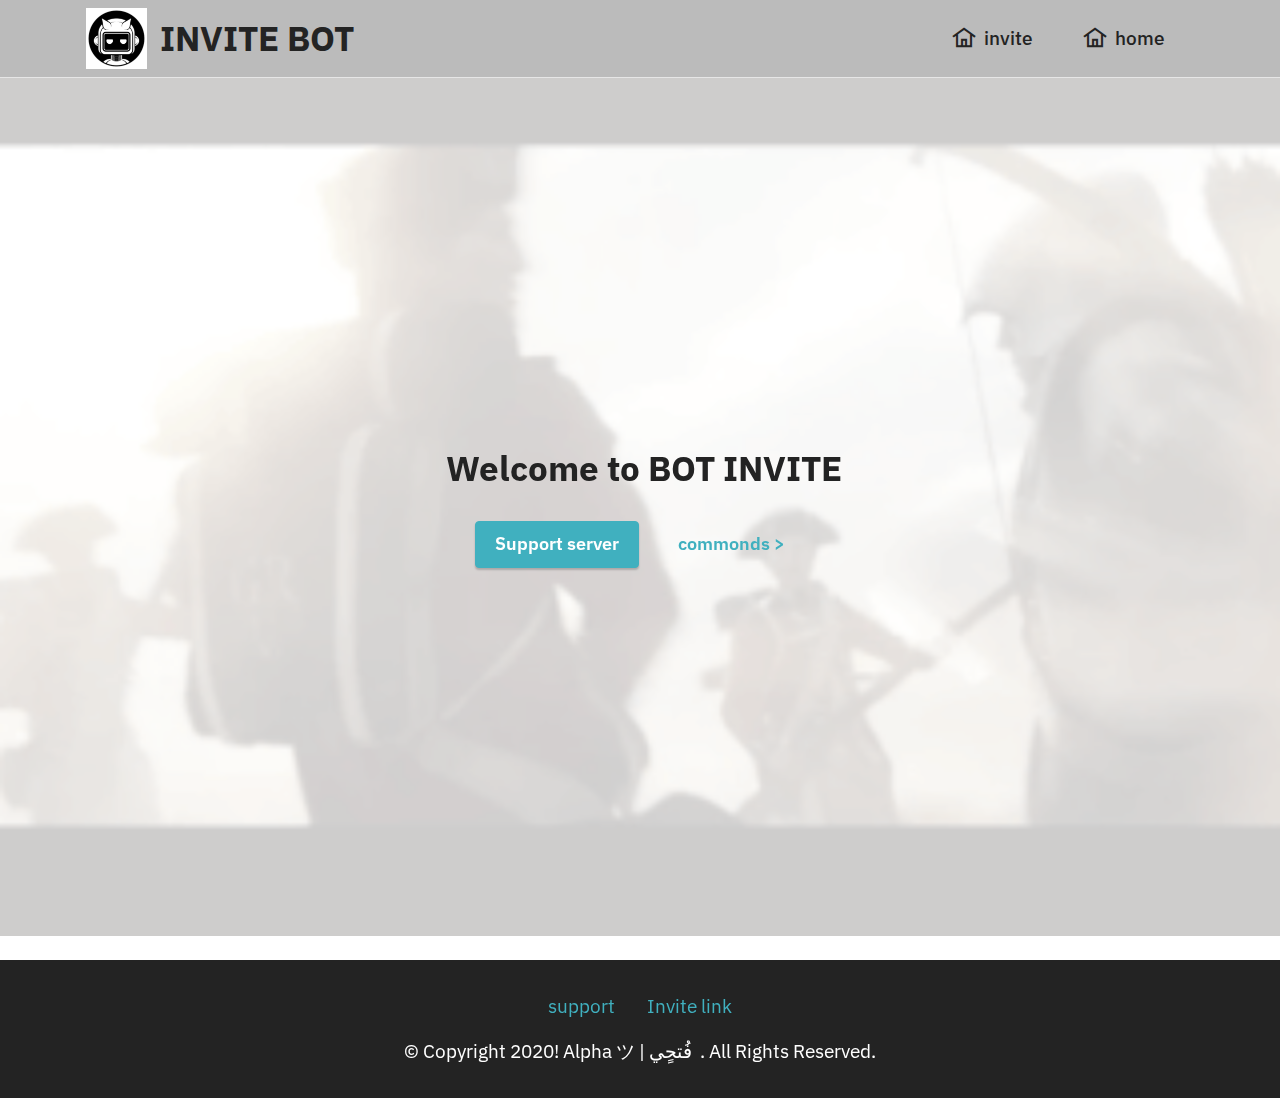
==== commit 10c48721: "create github pages" ====
--- a/index.html
+++ b/index.html
@@ -1,239 +1,102 @@
 <!DOCTYPE html>
 <html  >
 <head>
-  <!-- Site made with Mobirise Website Builder v4.12.4, https://mobirise.com -->
+  <!-- Site made with Mobirise Website Builder v5.0.29, https://mobirise.com -->
   <meta charset="UTF-8">
   <meta http-equiv="X-UA-Compatible" content="IE=edge">
-  <meta name="generator" content="Mobirise v4.12.4, mobirise.com">
+  <meta name="generator" content="Mobirise v5.0.29, mobirise.com">
   <meta name="viewport" content="width=device-width, initial-scale=1, minimum-scale=1">
-  <link rel="shortcut icon" href="assets/images/c557eeddf9e904e874ffd32c8b21b62d-122x122.png" type="image/x-icon">
+  <link rel="shortcut icon" href="assets/images/7fcb5928ce3889f42be6a018e1ae7986-121x121.png" type="image/x-icon">
   <meta name="description" content="">
   
   
   <title>Home</title>
-  <link rel="stylesheet" href="assets/web/assets/mobirise-icons/mobirise-icons.css">
+  <link rel="stylesheet" href="assets/web/assets/mobirise-icons2/mobirise2.css">
+  <link rel="stylesheet" href="assets/tether/tether.min.css">
   <link rel="stylesheet" href="assets/bootstrap/css/bootstrap.min.css">
   <link rel="stylesheet" href="assets/bootstrap/css/bootstrap-grid.min.css">
   <link rel="stylesheet" href="assets/bootstrap/css/bootstrap-reboot.min.css">
   <link rel="stylesheet" href="assets/dropdown/css/style.css">
-  <link rel="stylesheet" href="assets/tether/tether.min.css">
   <link rel="stylesheet" href="assets/socicon/css/styles.css">
   <link rel="stylesheet" href="assets/theme/css/style.css">
   <link rel="preload" as="style" href="assets/mobirise/css/mbr-additional.css"><link rel="stylesheet" href="assets/mobirise/css/mbr-additional.css" type="text/css">
   
   
   
+  
 </head>
 <body>
-  <section class="menu cid-qTkzRZLJNu" once="menu" id="menu1-0">
+  
+  <section class="menu cid-s48OLK6784" once="menu" id="menu1-h">
+    
+    <nav class="navbar navbar-dropdown navbar-fixed-top navbar-expand-lg">
+        <div class="container">
+            <div class="navbar-brand">
+                <span class="navbar-logo">
+                    <a href="index.html">
+                        <img src="assets/images/7fcb5928ce3889f42be6a018e1ae7986-121x121.png" alt="soon" style="height: 3.8rem;">
+                    </a>
+                </span>
+                <span class="navbar-caption-wrap"><a class="navbar-caption text-black display-5" href="https://mobiri.se">INVITE BOT&nbsp;<br></a></span>
+            </div>
+            <button class="navbar-toggler" type="button" data-toggle="collapse" data-target="#navbarSupportedContent" aria-controls="navbarNavAltMarkup" aria-expanded="false" aria-label="Toggle navigation">
+                <div class="hamburger">
+                    <span></span>
+                    <span></span>
+                    <span></span>
+                    <span></span>
+                </div>
+            </button>
+            <div class="collapse navbar-collapse" id="navbarSupportedContent">
+                <ul class="navbar-nav nav-dropdown nav-right" data-app-modern-menu="true"><li class="nav-item"><a class="nav-link link text-black text-primary display-7" href="https://discord.com/api/oauth2/authorize?client_id=750603839861948487&permissions=8&scope=bot"><span class="mobi-mbri mobi-mbri-home mbr-iconfont mbr-iconfont-btn"></span>invite</a></li><li class="nav-item"><a class="nav-link link text-black text-primary display-7" href="index.html"><span class="mobi-mbri mobi-mbri-home mbr-iconfont mbr-iconfont-btn"></span>home&nbsp;</a></li></ul>
+                
+                
+            </div>
+        </div>
+    </nav>
+
+</section>
+
+<section class="engine"><a href="https://mobirise.info/s">free bootstrap themes</a></section><section class="header1 cid-s48MCQYojq mbr-fullscreen mbr-parallax-background" id="header1-f">
 
     
 
-    <nav class="navbar navbar-expand beta-menu navbar-dropdown align-items-center navbar-fixed-top navbar-toggleable-sm">
-        <button class="navbar-toggler navbar-toggler-right" type="button" data-toggle="collapse" data-target="#navbarSupportedContent" aria-controls="navbarSupportedContent" aria-expanded="false" aria-label="Toggle navigation">
-            <div class="hamburger">
-                <span></span>
-                <span></span>
-                <span></span>
-                <span></span>
-            </div>
-        </button>
-        <div class="menu-logo">
-            <div class="navbar-brand">
-                <span class="navbar-logo">
-                    <a href="https://discord.gg/jhXh8wN">
-                         <img src="assets/images/c557eeddf9e904e874ffd32c8b21b62d-122x122.png" alt="Mobirise" title="" style="height: 3.8rem;">
-                    </a>
-                </span>
-                <span class="navbar-caption-wrap"><a class="navbar-caption text-white display-4" href="https://discord.gg/jhXh8wN">
-                        KingBot ✨
+    <div class="mbr-overlay" style="opacity: 0.8; background-color: rgb(255, 255, 255);"></div>
 
-                    </a></span>
-            </div>
-        </div>
-        <div class="collapse navbar-collapse" id="navbarSupportedContent">
-            
-            <div class="navbar-buttons mbr-section-btn"><a class="btn btn-sm btn-primary display-4" href="https://discord.com/api/oauth2/authorize?client_id=735301450917216276&permissions=8&scope=bot" target="_blank"><span class="mbri-github mbr-iconfont mbr-iconfont-btn"></span>
-                    
-                    invite the bot</a></div>
-        </div>
-    </nav>
-</section>
-
-<section class="engine"><a href="https://mobirise.info/f">easy web creator</a></section><section class="cid-qTkA127IK8 mbr-fullscreen" data-bg-video="https://www.youtube.com/watch?v=L_LUpnjgPso" id="header2-1">
-
-    
-
-    
-
-    <div class="container align-center">
-        <div class="row justify-content-md-center">
-            <div class="mbr-white col-md-10">
-                <h1 class="mbr-section-title mbr-bold pb-3 mbr-fonts-style display-1">KingBot ✨
-</h1>
+    <div class="align-center container">
+        <div class="row justify-content-center">
+            <div class="col-12 col-lg-8">
+                <h1 class="mbr-section-title mbr-fonts-style mb-3 display-5"><strong>&nbsp;Welcome to BOT INVITE</strong><br></h1>
                 
-                <p class="mbr-text pb-3 mbr-fonts-style display-5"></p>
-                <div class="mbr-section-btn"><a class="btn btn-md btn-secondary display-4" href="index.html#header9-6" target="_blank">commonds</a>
-                    <a class="btn btn-md btn-white-outline display-4" href="https://discord.gg/jhXh8wN" target="_blank">support server</a></div>
+                <p class="mbr-text mbr-fonts-style display-7"></p>
+                <div class="mbr-section-btn mt-3"><a class="btn btn-success display-4" href="https://discord.gg/ESAYkzd">Support server</a> <a class="btn btn-success-outline display-4" href="https://mobirise.com">commonds &gt;</a></div>
             </div>
         </div>
     </div>
-    <div class="mbr-arrow hidden-sm-down" aria-hidden="true">
-        <a href="#next">
-            <i class="mbri-down mbr-iconfont"></i>
-        </a>
-    </div>
 </section>
 
-<section class="header9 cid-s5uurT2ToM mbr-fullscreen" data-bg-video="https://www.youtube.com/watch?v=L_LUpnjgPso" id="header9-6">
-
-    
-
-    <div class="mbr-overlay" style="opacity: 0.8; background-color: rgb(255, 255, 255);">
-    </div>
-
-    <div class="container">
-        <div class="media-container-column mbr-white">
-            <h1 class="mbr-section-title align-left mbr-bold pb-3 mbr-fonts-style display-1">
-                commend /\ الاوامر</h1>
-            <h3 class="mbr-section-subtitle align-left mbr-light pb-3 mbr-fonts-style display-2">❋  prefix ⇰ 『 $ 』
-<div>&nbsp;
-</div><div>❋  support server ⇰ https://discord.gg/jhXh8wN
-</div><div>
-</div><div>❋ 〔 $info 〕 ⇰ 『 To know the bot information』
-</div><div>
-</div><div>❋ 〔 $invite 〕 ⇰ 『 To take the link of the bot』
-</div><div>
-</div><div>❋ 〔 $colors 〕⇰ 『 to To choose color 』
-</div><div>
-</div><div>❋ 〔 $time 〕 ⇰ 『 To know the time』
-</div><div>
-</div><div>❋ 〔 $user 〕 ⇰ 『 To know your information』
-</div><div>
-</div><div>❋ 〔 $server 〕 ⇰ 『 Server information』
-</div><div>
-</div><div>❋ 〔 $is 〕 ⇰ 『 To mention all bots』
-</div><div>
-</div><div>❋ 〔 $top 〕 ⇰ 『 Find out who is more interactive in writing and audio 』
-</div><div>
-</div><div>❋ 〔 $new 〕 ⇰ 『 To make a ticket 』
-</div><div>
-</div><div>❋ 〔 $close 〕 ⇰ 『 To close a</div><div>ticket 』
-</div><br><div>❋ 〔 $clear 〕⇰ 『 To clear the chat』
-</div><div>
-</div><div>❋ 〔 $setnick 〕⇰ 『 To set a nick to a user』
-</div><div>
-</div><div>❋ 〔 $ban 〕⇰ 『 To give a member Ban 』
-</div><div>
-</div><div>❋ 〔 $unban 〕⇰ 『 To unban a user or all user 』
-</div><div>
-</div><div>❋ 〔 $kick 〕⇰ 『 To give someone a kick from the server』
-</div><div>
-</div><div>❋ 〔 $mute 〕⇰ 『 To mute a user 』
-</div><div>
-</div><div>❋ 〔 $unmute 〕⇰ 『 To unmute a user』
-</div><div>
-</div><div>❋ 〔 $warn 〕⇰ 『 To warn a user』
-</div><div>
-</div><div>❋ 〔 $lock 〕⇰ 『 To lock the chat 』
-</div><div>
-</div><div>❋ 〔 $unlock 〕⇰ 『 To open the chat』
-</div><div>
-</div><div>❋ 〔 $move 〕⇰ 『 To move user ti a voice room』
-</div><div>
-</div><div>❋ 〔 $say 〕⇰ 『 To give up the bot repeats your words 』
-</div><div>
-</div><div>❋ 〔 $bc 〕⇰ 『 To make a Broadcast 』
-</div><div>
-</div><div>❋ 〔 $creatcolores 〕⇰ 『 To make colors』
-</div><div>
-</div><div>❋ 〔 $setlog 〕⇰ 『 To set the log room』
-</div><div>
-</div><div>❋ 〔 $greatroom 〕⇰ 『 to make a room text or voice』
-</div><div><br></div><div><br></div></h3>
-            
-            
-        </div>
-    </div>
-
-    
-</section>
-
-<section class="mbr-section form3 cid-s5uwS0i9cs" id="form3-7">
+<section class="footer3 cid-s48P1Icc8J" once="footers" id="footer3-i">
 
     
 
     
 
     <div class="container">
-        <div class="row justify-content-center">
-            <div class="title col-12 col-lg-8">
-                <h2 class="align-center pb-2 mbr-fonts-style display-2">
-                    SUBSCRIBE FORM
-                </h2>
-                <h3 class="mbr-section-subtitle align-center pb-5 mbr-light mbr-fonts-style display-5">
-                    Subscribe to our Newsletter
-                </h3>
+        <div class="media-container-row align-center mbr-white">
+            <div class="row row-links">
+                <ul class="foot-menu">
+                    
+                    
+                    
+                    
+                    
+                <li class="foot-menu-item mbr-fonts-style display-7"><a href="https://discord.gg/ESAYkzd" class="text-success text-primary">support</a></li><li class="foot-menu-item mbr-fonts-style display-7"><a href="https://discord.com/api/oauth2/authorize?client_id=750603839861948487&permissions=8&scope=bot" class="text-success text-primary">Invite link</a></li></ul>
             </div>
-        </div>
-
-        <div class="row py-2 justify-content-center">
-            <div class="col-12 col-lg-6  col-md-8 " data-form-type="formoid">
-                <!---Formbuilder Form--->
-                <form action="https://mobirise.com/" method="POST" class="mbr-form form-with-styler" data-form-title="Mobirise Form"><input type="hidden" name="email" data-form-email="true" value="pZ+QsTTbFEy3zlwps+wZjfa9rqxtIJGEws7DATQVAhpYO51Vf7XV34NmdVE3Qy+57WonxiVzzS3Xs454oPkgTLfy2WucCHT97fcXVA3XwYl4cClXvzN5VeKFGJQMw7QV">
-                    <div class="row">
-                        <div hidden="hidden" data-form-alert="" class="alert alert-success col-12">Thanks for filling out the form!</div>
-                        <div hidden="hidden" data-form-alert-danger="" class="alert alert-danger col-12">
-                        </div>
-                    </div>
-                    <div class="dragArea row">
-                        <div class="form-group col" data-for="email">
-                            <input type="email" name="email" placeholder="Email" data-form-field="Email" required="required" class="form-control display-7" id="email-form3-7">
-                        </div>
-                        <div class="col-auto input-group-btn">
-                            <button type="submit" class="btn btn-primary  display-4">SUBSCRIBE</button>
-                        </div>
-                    </div>
-                </form><!---Formbuilder Form--->
-            </div>
-        </div>
-    </div>
-</section>
-
-<section class="cid-s5uwTYH4KD" id="social-buttons3-8">
-    
-    
-
-    
-
-    <div class="container">
-        <div class="media-container-row">
-            <div class="col-md-8 align-center">
-                <h2 class="pb-3 mbr-section-title mbr-fonts-style display-2">
-                    SHARE THIS PAGE!
-                </h2>
-                <div>
-                    <div class="mbr-social-likes">
-                        <span class="btn btn-social socicon-bg-facebook facebook mx-2" title="Share link on Facebook">
-                            <i class="socicon socicon-facebook"></i>
-                        </span>
-                        <span class="btn btn-social twitter socicon-bg-twitter mx-2" title="Share link on Twitter">
-                            <i class="socicon socicon-twitter"></i>
-                        </span>
-                        <span class="btn btn-social vkontakte socicon-bg-vkontakte mx-2" title="Share link on VKontakte">
-                            <i class="socicon socicon-vkontakte"></i>
-                        </span>
-                        <span class="btn btn-social odnoklassniki socicon-bg-odnoklassniki mx-2" title="Share link on Odnoklassniki">
-                            <i class="socicon socicon-odnoklassniki"></i>
-                        </span>
-                        <span class="btn btn-social pinterest socicon-bg-pinterest mx-2" title="Share link on Pinterest">
-                            <i class="socicon socicon-pinterest"></i>
-                        </span>
-                        <span class="btn btn-social mailru socicon-bg-mail mx-2" title="Share link on Mailru">
-                            <i class="socicon socicon-mail"></i>
-                        </span>
-                    </div>
-                </div>
+            
+            <div class="row row-copirayt">
+                <p class="mbr-text mb-0 mbr-fonts-style mbr-white align-center display-7">
+                    © Copyright 2020! Alpha ツ | فُتحٍي&nbsp; . All Rights Reserved.
+                </p>
             </div>
         </div>
     </div>
@@ -242,17 +105,15 @@
 
   <script src="assets/web/assets/jquery/jquery.min.js"></script>
   <script src="assets/popper/popper.min.js"></script>
+  <script src="assets/tether/tether.min.js"></script>
   <script src="assets/bootstrap/js/bootstrap.min.js"></script>
-  <script src="assets/touchswipe/jquery.touch-swipe.min.js"></script>
   <script src="assets/smoothscroll/smooth-scroll.js"></script>
+  <script src="assets/parallax/jarallax.min.js"></script>
   <script src="assets/dropdown/js/nav-dropdown.js"></script>
   <script src="assets/dropdown/js/navbar-dropdown.js"></script>
-  <script src="assets/tether/tether.min.js"></script>
-  <script src="assets/ytplayer/jquery.mb.ytplayer.min.js"></script>
-  <script src="assets/vimeoplayer/jquery.mb.vimeo_player.js"></script>
-  <script src="assets/sociallikes/social-likes.js"></script>
+  <script src="assets/touchswipe/jquery.touch-swipe.min.js"></script>
   <script src="assets/theme/js/script.js"></script>
-  <script src="assets/formoid/formoid.min.js"></script>
+  
   
   
 </body>
--- a/assets/web/assets/mobirise-icons2/mobirise2.css
+++ b/assets/web/assets/mobirise-icons2/mobirise2.css
@@ -0,0 +1,498 @@
+@font-face {
+  font-family: 'Moririse2';
+  font-display: swap;
+  src:  url('mobirise2.eot?f2bix4');
+  src:  url('mobirise2.eot?f2bix4#iefix') format('embedded-opentype'),
+    url('mobirise2.ttf?f2bix4') format('truetype'),
+    url('mobirise2.woff?f2bix4') format('woff'),
+    url('mobirise2.svg?f2bix4#mobirise2') format('svg');
+  font-weight: normal;
+  font-style: normal;
+}
+
+[class^="mobi-"], [class*=" mobi-"] {
+  /* use !important to prevent issues with browser extensions that change fonts */
+  font-family: 'Moririse2' !important;
+  speak: none;
+  font-style: normal;
+  font-weight: normal;
+  font-variant: normal;
+  text-transform: none;
+  line-height: 1;
+
+  /* Better Font Rendering =========== */
+  -webkit-font-smoothing: antialiased;
+  -moz-osx-font-smoothing: grayscale;
+}
+
+.mobi-mbri-add-submenu:before {
+  content: "\e900";
+}
+.mobi-mbri-alert:before {
+  content: "\e901";
+}
+.mobi-mbri-align-center:before {
+  content: "\e902";
+}
+.mobi-mbri-align-justify:before {
+  content: "\e903";
+}
+.mobi-mbri-align-left:before {
+  content: "\e904";
+}
+.mobi-mbri-align-right:before {
+  content: "\e905";
+}
+.mobi-mbri-android:before {
+  content: "\e906";
+}
+.mobi-mbri-apple:before {
+  content: "\e907";
+}
+.mobi-mbri-arrow-down:before {
+  content: "\e908";
+}
+.mobi-mbri-arrow-next:before {
+  content: "\e909";
+}
+.mobi-mbri-arrow-prev:before {
+  content: "\e90a";
+}
+.mobi-mbri-arrow-up:before {
+  content: "\e90b";
+}
+.mobi-mbri-bold:before {
+  content: "\e90c";
+}
+.mobi-mbri-bookmark:before {
+  content: "\e90d";
+}
+.mobi-mbri-bootstrap:before {
+  content: "\e90e";
+}
+.mobi-mbri-briefcase:before {
+  content: "\e90f";
+}
+.mobi-mbri-browse:before {
+  content: "\e910";
+}
+.mobi-mbri-bulleted-list:before {
+  content: "\e911";
+}
+.mobi-mbri-calendar:before {
+  content: "\e912";
+}
+.mobi-mbri-camera:before {
+  content: "\e913";
+}
+.mobi-mbri-cart-add:before {
+  content: "\e914";
+}
+.mobi-mbri-cart-full:before {
+  content: "\e915";
+}
+.mobi-mbri-cash:before {
+  content: "\e916";
+}
+.mobi-mbri-change-style:before {
+  content: "\e917";
+}
+.mobi-mbri-chat:before {
+  content: "\e918";
+}
+.mobi-mbri-clock:before {
+  content: "\e919";
+}
+.mobi-mbri-close:before {
+  content: "\e91a";
+}
+.mobi-mbri-cloud:before {
+  content: "\e91b";
+}
+.mobi-mbri-code:before {
+  content: "\e91c";
+}
+.mobi-mbri-contact-form:before {
+  content: "\e91d";
+}
+.mobi-mbri-credit-card:before {
+  content: "\e91e";
+}
+.mobi-mbri-cursor-click:before {
+  content: "\e91f";
+}
+.mobi-mbri-cust-feedback:before {
+  content: "\e920";
+}
+.mobi-mbri-database:before {
+  content: "\e921";
+}
+.mobi-mbri-delivery:before {
+  content: "\e922";
+}
+.mobi-mbri-desktop:before {
+  content: "\e923";
+}
+.mobi-mbri-devices:before {
+  content: "\e924";
+}
+.mobi-mbri-down:before {
+  content: "\e925";
+}
+.mobi-mbri-download-2:before {
+  content: "\e926";
+}
+.mobi-mbri-download:before {
+  content: "\e927";
+}
+.mobi-mbri-drag-n-drop-2:before {
+  content: "\e928";
+}
+.mobi-mbri-drag-n-drop:before {
+  content: "\e929";
+}
+.mobi-mbri-edit-2:before {
+  content: "\e92a";
+}
+.mobi-mbri-edit:before {
+  content: "\e92b";
+}
+.mobi-mbri-error:before {
+  content: "\e92c";
+}
+.mobi-mbri-extension:before {
+  content: "\e92d";
+}
+.mobi-mbri-features:before {
+  content: "\e92e";
+}
+.mobi-mbri-file:before {
+  content: "\e92f";
+}
+.mobi-mbri-flag:before {
+  content: "\e930";
+}
+.mobi-mbri-folder:before {
+  content: "\e931";
+}
+.mobi-mbri-gift:before {
+  content: "\e932";
+}
+.mobi-mbri-github:before {
+  content: "\e933";
+}
+.mobi-mbri-globe-2:before {
+  content: "\e934";
+}
+.mobi-mbri-globe:before {
+  content: "\e935";
+}
+.mobi-mbri-growing-chart:before {
+  content: "\e936";
+}
+.mobi-mbri-hearth:before {
+  content: "\e937";
+}
+.mobi-mbri-help:before {
+  content: "\e938";
+}
+.mobi-mbri-home:before {
+  content: "\e939";
+}
+.mobi-mbri-hot-cup:before {
+  content: "\e93a";
+}
+.mobi-mbri-idea:before {
+  content: "\e93b";
+}
+.mobi-mbri-image-gallery:before {
+  content: "\e93c";
+}
+.mobi-mbri-image-slider:before {
+  content: "\e93d";
+}
+.mobi-mbri-info:before {
+  content: "\e93e";
+}
+.mobi-mbri-italic:before {
+  content: "\e93f";
+}
+.mobi-mbri-key:before {
+  content: "\e940";
+}
+.mobi-mbri-laptop:before {
+  content: "\e941";
+}
+.mobi-mbri-layers:before {
+  content: "\e942";
+}
+.mobi-mbri-left-right:before {
+  content: "\e943";
+}
+.mobi-mbri-left:before {
+  content: "\e944";
+}
+.mobi-mbri-letter:before {
+  content: "\e945";
+}
+.mobi-mbri-like:before {
+  content: "\e946";
+}
+.mobi-mbri-link:before {
+  content: "\e947";
+}
+.mobi-mbri-lock:before {
+  content: "\e948";
+}
+.mobi-mbri-login:before {
+  content: "\e949";
+}
+.mobi-mbri-logout:before {
+  content: "\e94a";
+}
+.mobi-mbri-magic-stick:before {
+  content: "\e94b";
+}
+.mobi-mbri-map-pin:before {
+  content: "\e94c";
+}
+.mobi-mbri-menu:before {
+  content: "\e94d";
+}
+.mobi-mbri-mobile-2:before {
+  content: "\e94e";
+}
+.mobi-mbri-mobile-horizontal:before {
+  content: "\e94f";
+}
+.mobi-mbri-mobile:before {
+  content: "\e950";
+}
+.mobi-mbri-mobirise:before {
+  content: "\e951";
+}
+.mobi-mbri-more-horizontal:before {
+  content: "\e952";
+}
+.mobi-mbri-more-vertical:before {
+  content: "\e953";
+}
+.mobi-mbri-music:before {
+  content: "\e954";
+}
+.mobi-mbri-new-file:before {
+  content: "\e955";
+}
+.mobi-mbri-numbered-list:before {
+  content: "\e956";
+}
+.mobi-mbri-opened-folder:before {
+  content: "\e957";
+}
+.mobi-mbri-pages:before {
+  content: "\e958";
+}
+.mobi-mbri-paper-plane:before {
+  content: "\e959";
+}
+.mobi-mbri-paperclip:before {
+  content: "\e95a";
+}
+.mobi-mbri-phone:before {
+  content: "\e95b";
+}
+.mobi-mbri-photo:before {
+  content: "\e95c";
+}
+.mobi-mbri-photos:before {
+  content: "\e95d";
+}
+.mobi-mbri-pin:before {
+  content: "\e95e";
+}
+.mobi-mbri-play:before {
+  content: "\e95f";
+}
+.mobi-mbri-plus:before {
+  content: "\e960";
+}
+.mobi-mbri-preview:before {
+  content: "\e961";
+}
+.mobi-mbri-print:before {
+  content: "\e962";
+}
+.mobi-mbri-protect:before {
+  content: "\e963";
+}
+.mobi-mbri-question:before {
+  content: "\e964";
+}
+.mobi-mbri-quote-left:before {
+  content: "\e965";
+}
+.mobi-mbri-quote-right:before {
+  content: "\e966";
+}
+.mobi-mbri-redo:before {
+  content: "\e967";
+}
+.mobi-mbri-refresh:before {
+  content: "\e968";
+}
+.mobi-mbri-responsive-2:before {
+  content: "\e969";
+}
+.mobi-mbri-responsive:before {
+  content: "\e96a";
+}
+.mobi-mbri-right:before {
+  content: "\e96b";
+}
+.mobi-mbri-rocket:before {
+  content: "\e96c";
+}
+.mobi-mbri-sad-face:before {
+  content: "\e96d";
+}
+.mobi-mbri-sale:before {
+  content: "\e96e";
+}
+.mobi-mbri-save:before {
+  content: "\e96f";
+}
+.mobi-mbri-search:before {
+  content: "\e970";
+}
+.mobi-mbri-setting-2:before {
+  content: "\e971";
+}
+.mobi-mbri-setting-3:before {
+  content: "\e972";
+}
+.mobi-mbri-setting:before {
+  content: "\e973";
+}
+.mobi-mbri-share:before {
+  content: "\e974";
+}
+.mobi-mbri-shopping-bag:before {
+  content: "\e975";
+}
+.mobi-mbri-shopping-basket:before {
+  content: "\e976";
+}
+.mobi-mbri-shopping-cart:before {
+  content: "\e977";
+}
+.mobi-mbri-sites:before {
+  content: "\e978";
+}
+.mobi-mbri-smile-face:before {
+  content: "\e979";
+}
+.mobi-mbri-speed:before {
+  content: "\e97a";
+}
+.mobi-mbri-star:before {
+  content: "\e97b";
+}
+.mobi-mbri-success:before {
+  content: "\e97c";
+}
+.mobi-mbri-sun:before {
+  content: "\e97d";
+}
+.mobi-mbri-sun2:before {
+  content: "\e97e";
+}
+.mobi-mbri-tablet-vertical:before {
+  content: "\e97f";
+}
+.mobi-mbri-tablet:before {
+  content: "\e980";
+}
+.mobi-mbri-target:before {
+  content: "\e981";
+}
+.mobi-mbri-timer:before {
+  content: "\e982";
+}
+.mobi-mbri-to-ftp:before {
+  content: "\e983";
+}
+.mobi-mbri-to-local-drive:before {
+  content: "\e984";
+}
+.mobi-mbri-touch-swipe:before {
+  content: "\e985";
+}
+.mobi-mbri-touch:before {
+  content: "\e986";
+}
+.mobi-mbri-trash:before {
+  content: "\e987";
+}
+.mobi-mbri-underline:before {
+  content: "\e988";
+}
+.mobi-mbri-undo:before {
+  content: "\e989";
+}
+.mobi-mbri-unlink:before {
+  content: "\e98a";
+}
+.mobi-mbri-unlock:before {
+  content: "\e98b";
+}
+.mobi-mbri-up-down:before {
+  content: "\e98c";
+}
+.mobi-mbri-up:before {
+  content: "\e98d";
+}
+.mobi-mbri-update:before {
+  content: "\e98e";
+}
+.mobi-mbri-upload-2:before {
+  content: "\e98f";
+}
+.mobi-mbri-upload:before {
+  content: "\e990";
+}
+.mobi-mbri-user-2:before {
+  content: "\e991";
+}
+.mobi-mbri-user:before {
+  content: "\e992";
+}
+.mobi-mbri-users:before {
+  content: "\e993";
+}
+.mobi-mbri-video-play:before {
+  content: "\e994";
+}
+.mobi-mbri-video:before {
+  content: "\e995";
+}
+.mobi-mbri-watch:before {
+  content: "\e996";
+}
+.mobi-mbri-website-theme-2:before {
+  content: "\e997";
+}
+.mobi-mbri-website-theme:before {
+  content: "\e998";
+}
+.mobi-mbri-wifi:before {
+  content: "\e999";
+}
+.mobi-mbri-windows:before {
+  content: "\e99a";
+}
+.mobi-mbri-zoom-in:before {
+  content: "\e99b";
+}
+.mobi-mbri-zoom-out:before {
+  content: "\e99c";
+}
